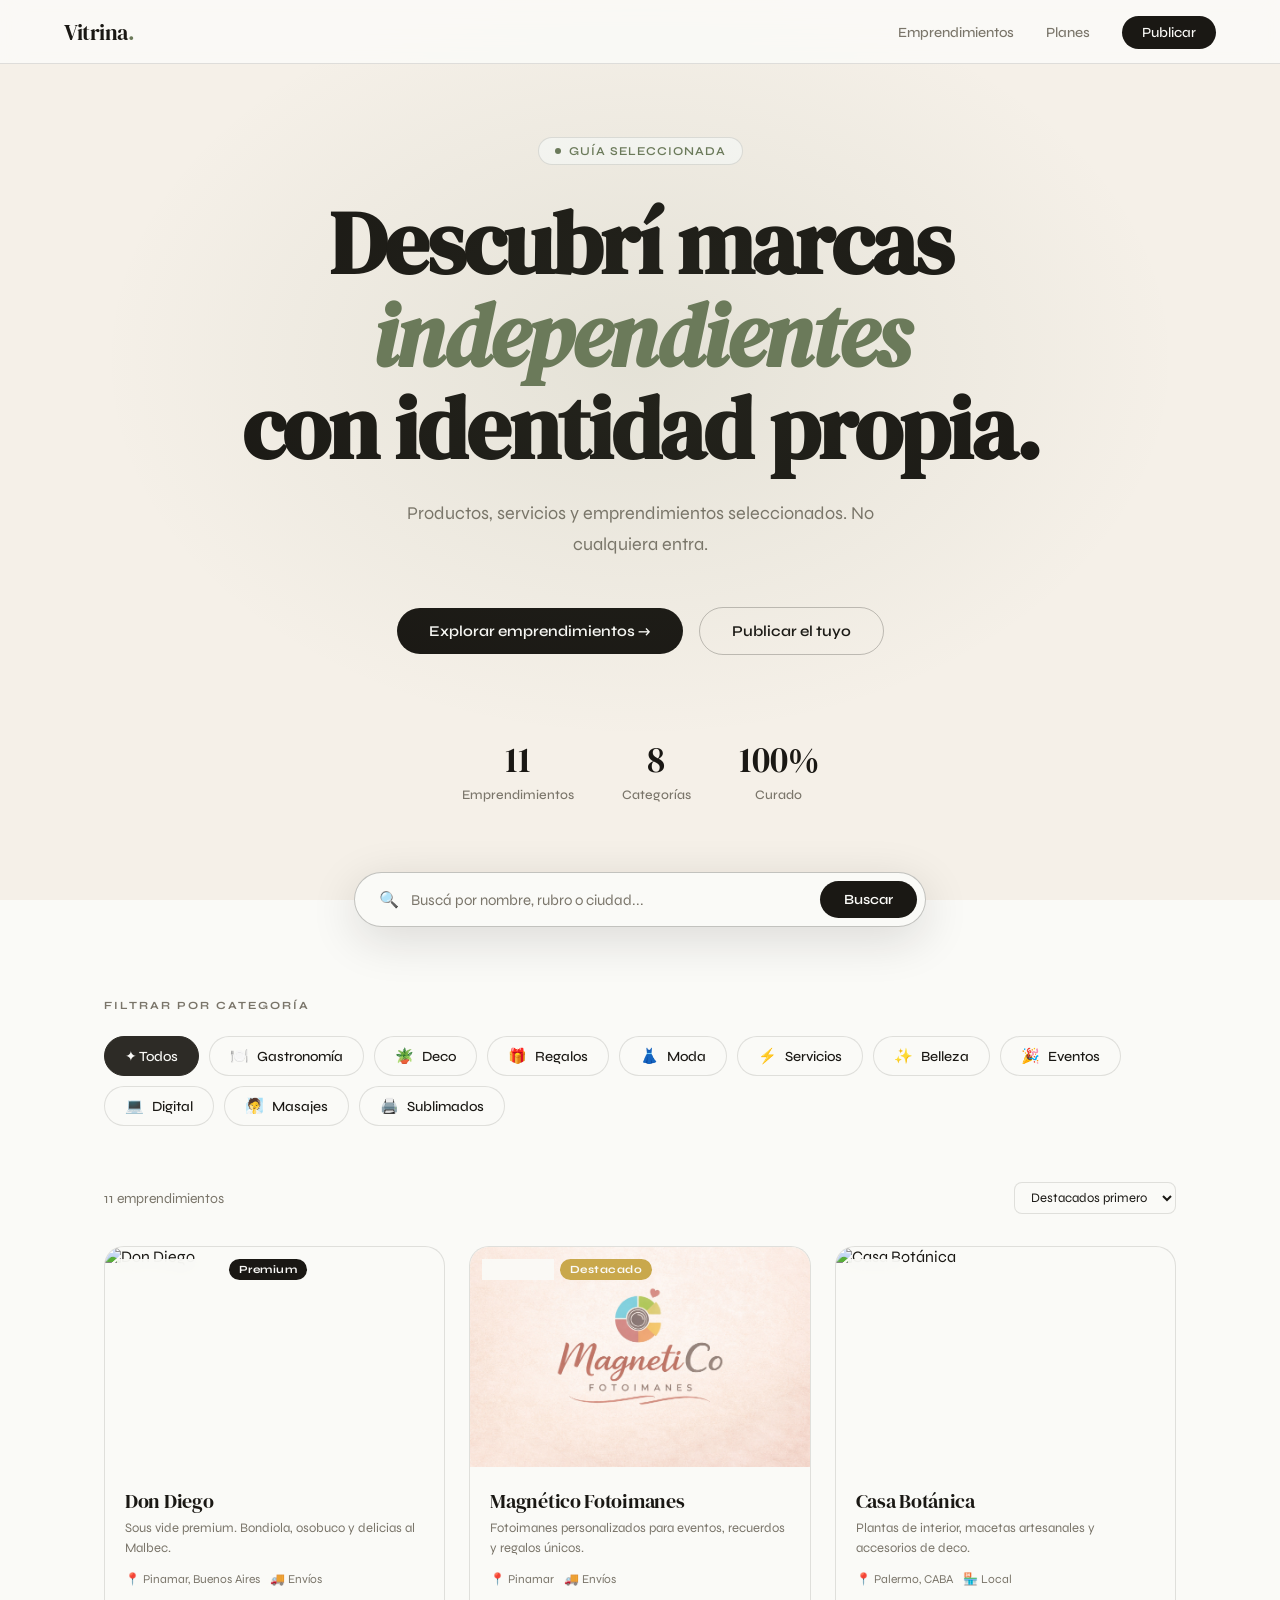
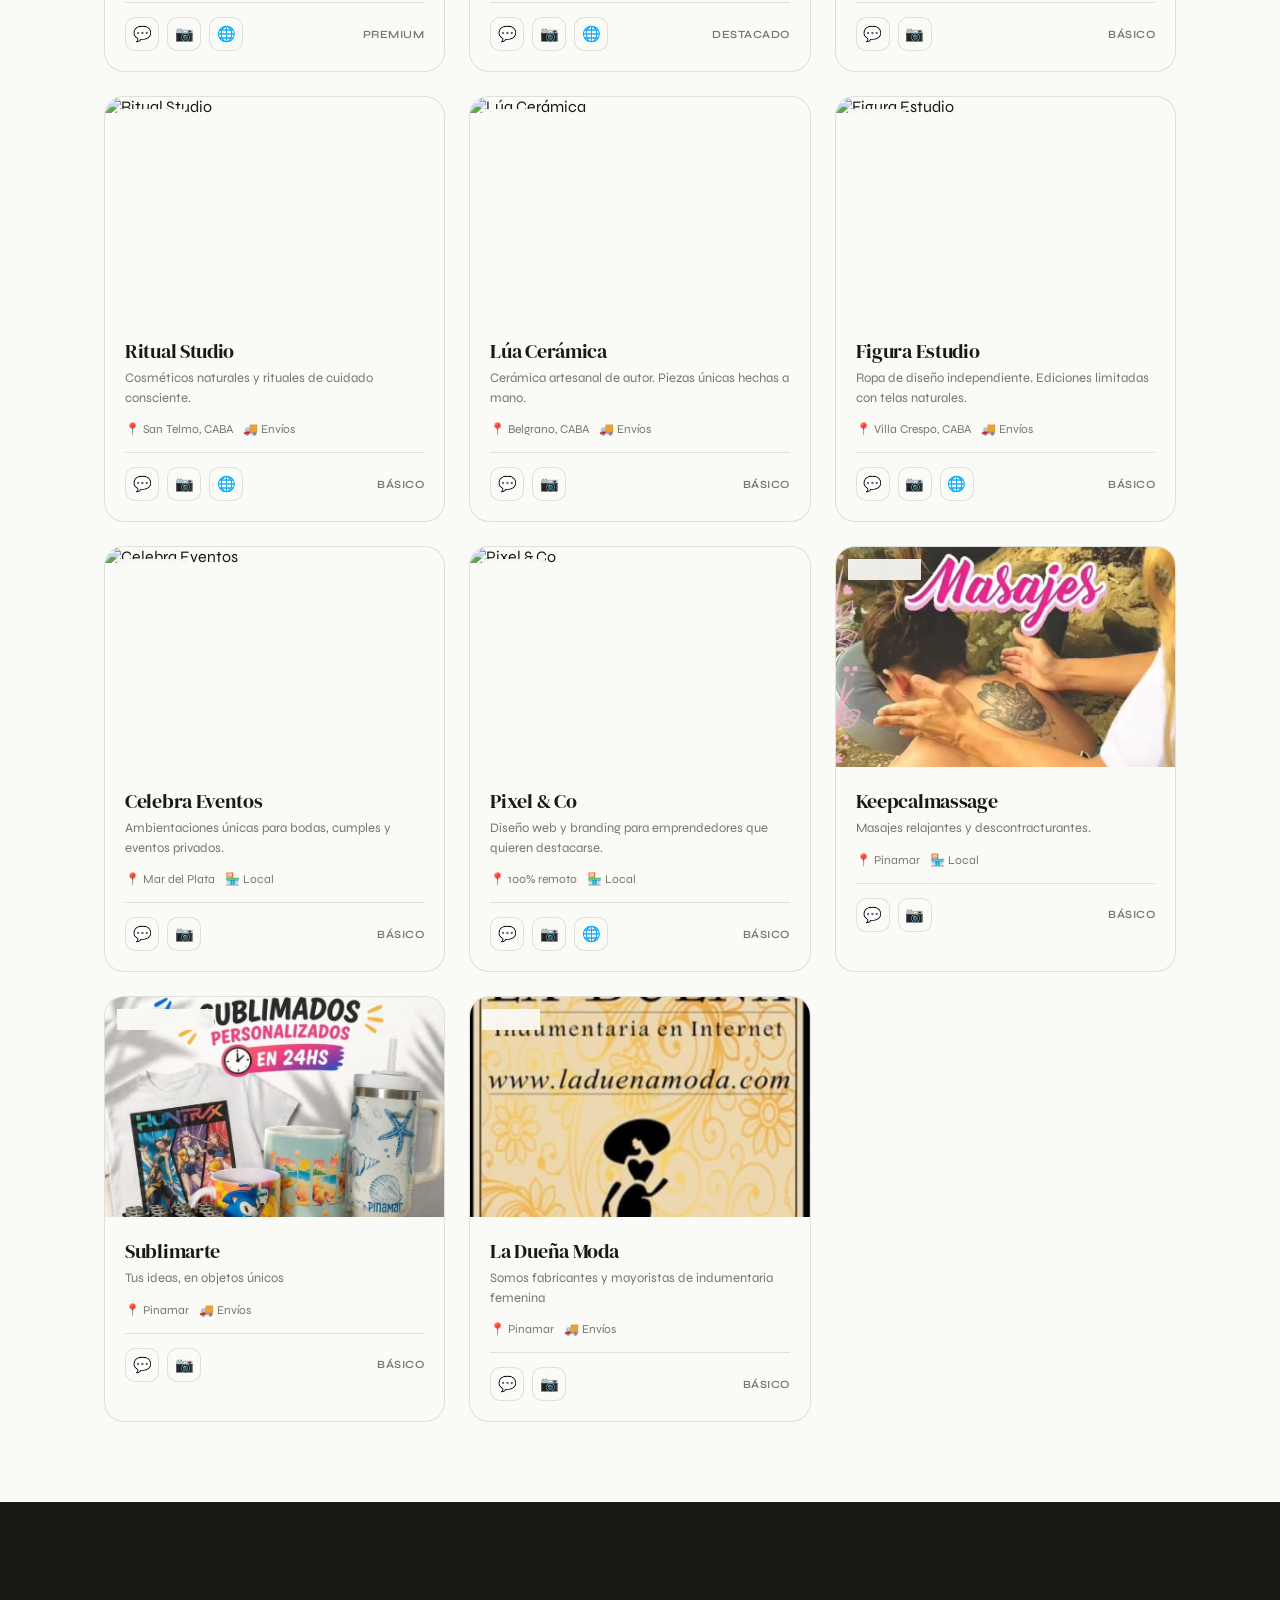
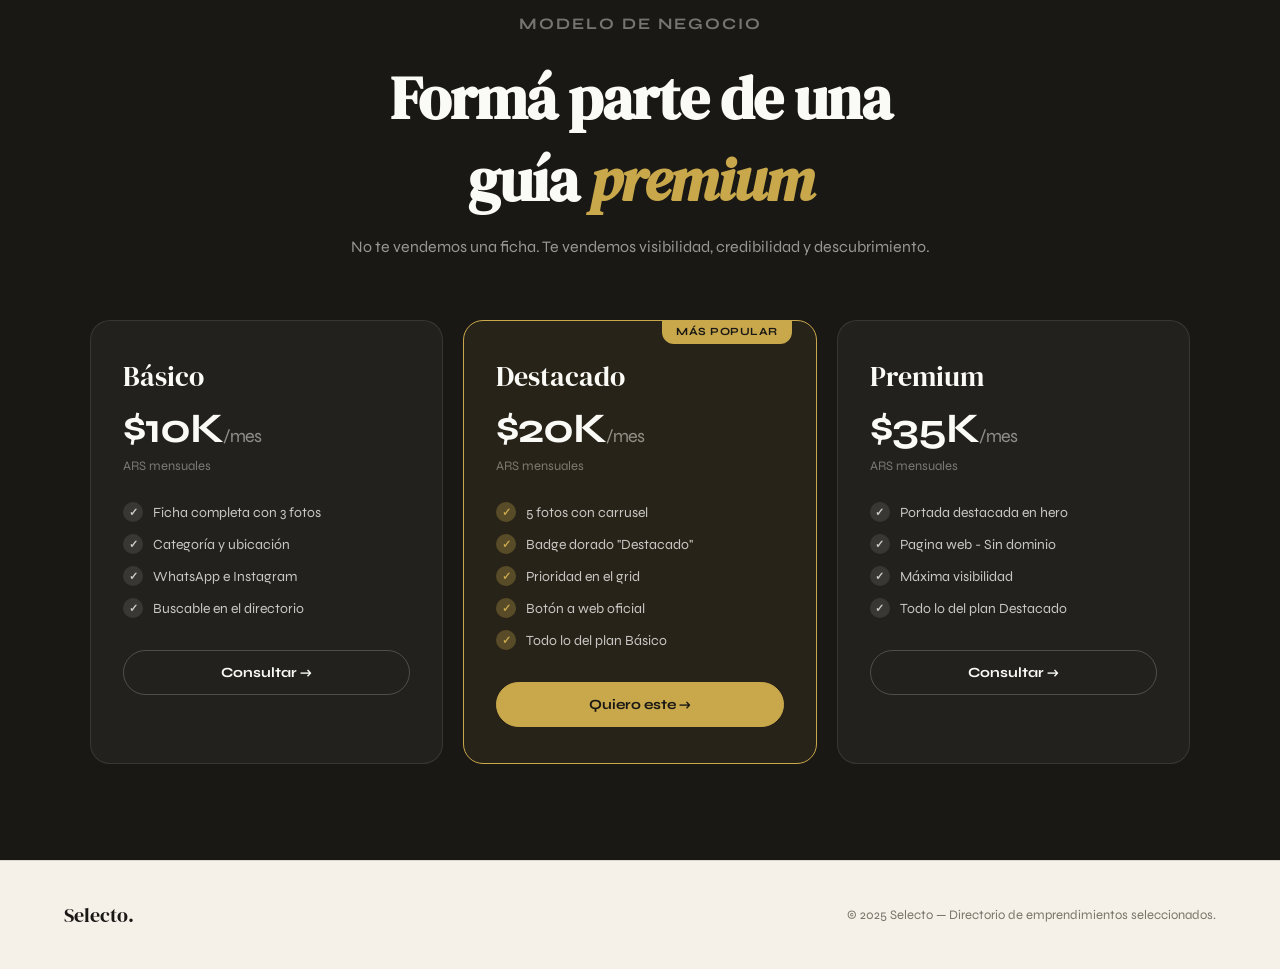
==== index.html @ 1bafd3ea "carpeta indexada" ====
<!DOCTYPE html>
<html lang="es">
<head>
<meta charset="UTF-8">
<meta name="viewport" content="width=device-width, initial-scale=1.0">
<title>Vitrina — Directorio de Emprendimientos</title>
<link rel="preconnect" href="https://fonts.googleapis.com">
<link href="https://fonts.googleapis.com/css2?family=DM+Serif+Display:ital@0;1&family=Syne:wght@400;500;600;700&display=swap" rel="stylesheet">
<link rel="stylesheet" href="style.css">
</head>
<body>

<nav>
  <a href="#" class="nav-logo">Vitrina<span>.</span></a>
  <ul class="nav-links">
    <li><a href="#emprendimientos">Emprendimientos</a></li>
    <li><a href="#planes">Planes</a></li>
    <li><a href="#planes" class="nav-cta">Publicar</a></li>
  </ul>
  <button class="nav-hamburger" onclick="toggleMenu()">☰</button>
</nav>

<section class="hero">
  <div class="hero-badge">Guía seleccionada</div>
  <h1>Descubrí marcas<br><em>independientes</em><br>con identidad propia.</h1>
  <p>Productos, servicios y emprendimientos seleccionados. No cualquiera entra.</p>
  <div class="hero-actions">
    <a href="#emprendimientos" class="btn-primary">Explorar emprendimientos →</a>
    <a href="#planes" class="btn-secondary">Publicar el tuyo</a>
  </div>
  <div class="hero-stats">
    <div class="hero-stat"><span class="num" id="stat-total">0</span><span class="label">Emprendimientos</span></div>
    <div class="hero-stat"><span class="num">8</span><span class="label">Categorías</span></div>
    <div class="hero-stat"><span class="num">100%</span><span class="label">Curado</span></div>
  </div>
</section>

<div class="search-bar-wrap">
  <div class="search-bar">
    <span class="search-icon">🔍</span>
    <input type="text" id="search-input" placeholder="Buscá por nombre, rubro o ciudad..." autocomplete="off">
    <button onclick="doSearch()">Buscar</button>
  </div>
</div>

<section class="categories-section" id="emprendimientos">
  <p class="section-label">Filtrar por categoría</p>
  <div class="categories-grid">
    <div class="category-pill all active" data-cat="all" onclick="filterCat(this)">✦ Todos</div>
    <div class="category-pill" data-cat="Gastronomía" onclick="filterCat(this)"><span class="pill-icon">🍽️</span>Gastronomía</div>
    <div class="category-pill" data-cat="Deco"        onclick="filterCat(this)"><span class="pill-icon">🪴</span>Deco</div>
    <div class="category-pill" data-cat="Regalos"     onclick="filterCat(this)"><span class="pill-icon">🎁</span>Regalos</div>
    <div class="category-pill" data-cat="Moda"        onclick="filterCat(this)"><span class="pill-icon">👗</span>Moda</div>
    <div class="category-pill" data-cat="Servicios"   onclick="filterCat(this)"><span class="pill-icon">⚡</span>Servicios</div>
    <div class="category-pill" data-cat="Belleza"     onclick="filterCat(this)"><span class="pill-icon">✨</span>Belleza</div>
    <div class="category-pill" data-cat="Eventos"     onclick="filterCat(this)"><span class="pill-icon">🎉</span>Eventos</div>
    <div class="category-pill" data-cat="Digital"     onclick="filterCat(this)"><span class="pill-icon">💻</span>Digital</div>
    <div class="category-pill" data-cat="Masajes"     onclick="filterCat(this)"><span class="pill-icon">🧖</span>Masajes</div>
    <div class="category-pill" data-cat="Sublimados"     onclick="filterCat(this)"><span class="pill-icon">🖨️</span>Sublimados</div>
  </div>
</section>

<section class="grid-section">
  <div class="grid-header">
    <span class="grid-count" id="grid-count"></span>
    <select class="sort-select" onchange="sortCards(this.value)">
      <option value="featured">Destacados primero</option>
      <option value="az">A → Z</option>
    </select>
  </div>
  <div class="emprendimientos-grid" id="grid"></div>
  <div id="no-results" class="no-results">
    <h3>Sin resultados</h3>
    <p>Probá con otro término o categoría.</p>
  </div>
</section>

<section class="planes-section" id="planes">
  <div class="planes-inner">
    <div class="planes-header">
      <p class="section-label">Modelo de negocio</p>
      <h2>Formá parte de una<br>guía <em>premium</em></h2>
      <p>No te vendemos una ficha. Te vendemos visibilidad, credibilidad y descubrimiento.</p>
    </div>
    <div class="planes-grid">
      <div class="plan-card">
        <div class="plan-name">Básico</div>
        <div class="plan-price">$10K<span>/mes</span></div>
        <div class="plan-period">ARS mensuales</div>
        <ul class="plan-features">
          <li>Ficha completa con 3 fotos</li>
          <li>Categoría y ubicación</li>
          <li>WhatsApp e Instagram</li>
          <li>Buscable en el directorio</li>
        </ul>
        <a href="#" class="plan-cta" onclick="openWhatsApp()">Consultar →</a>
      </div>
      <div class="plan-card featured">
        <div class="plan-badge-top">MÁS POPULAR</div>
        <div class="plan-name">Destacado</div>
        <div class="plan-price">$20K<span>/mes</span></div>
        <div class="plan-period">ARS mensuales</div>
        <ul class="plan-features">
          <li>5 fotos con carrusel</li>
          <li>Badge dorado "Destacado"</li>
          <li>Prioridad en el grid</li>
          <li>Botón a web oficial</li>
          <li>Todo lo del plan Básico</li>
        </ul>
        <a href="#" class="plan-cta" onclick="openWhatsApp()">Quiero este →</a>
      </div>
      <div class="plan-card">
        <div class="plan-name">Premium</div>
        <div class="plan-price">$35K<span>/mes</span></div>
        <div class="plan-period">ARS mensuales</div>
        <ul class="plan-features">
          <li>Portada destacada en hero</li>
          <li>Pagina web - Sin dominio</li>
         <!-- <li>Artículo / entrevista propia</li>-->
          <!--<li>Backlink a tu web</li>-->
          <li>Máxima visibilidad</li>
          <li>Todo lo del plan Destacado</li>
        </ul>
        <a href="#" class="plan-cta" onclick="openWhatsApp()">Consultar →</a>
      </div>
    </div>
  </div>
</section>

<footer>
  <a href="#" class="footer-logo">Selecto.</a>
  <span class="footer-copy">© 2025 Selecto — Directorio de emprendimientos seleccionados.</span>
</footer>

<div class="modal-overlay" id="modal-overlay" onclick="closeModalOverlay(event)">
  <div class="modal" id="modal">
    <button class="modal-close" id="modal-close-btn">✕</button>
    <div class="carousel" id="modal-carousel">
      <div class="carousel-track" id="carousel-track"></div>
      <button class="carousel-btn prev" onclick="carouselPrev()">‹</button>
      <button class="carousel-btn next" onclick="carouselNext()">›</button>
      <div class="carousel-dots" id="carousel-dots"></div>
      <div class="carousel-label" id="carousel-label"></div>
    </div>
    <div class="modal-content">
      <div class="modal-header">
        <div class="modal-title-group">
          <div class="modal-rubro" id="m-rubro"></div>
          <div class="modal-title" id="m-nombre"></div>
        </div>
        <div class="modal-plan-badge" id="m-plan-badge"></div>
      </div>
      <p class="modal-desc" id="m-desc"></p>
      <div class="modal-info-grid" id="m-info-grid"></div>
      <p class="modal-contact-title">Contacto y redes</p>
      <div class="modal-contact-btns" id="m-contact"></div>
    </div>
  </div>
</div>

<!-- Primero los datos, después la lógica -->
<script src="data.js"></script>
<script src="app.js"></script>
</body>
</html>
---- style.css ----
/* =============================================
   SELECTO — ESTILOS
   No necesitás editar este archivo.
   ============================================= */

:root {
  --cream: #F5F0E8;
  --beige: #EDE8DC;
  --white: #FAFAF7;
  --black: #1A1814;
  --charcoal: #2D2B26;
  --muted: #7A756A;
  --olive: #6B7A5A;
  --olive-light: #EFF2EB;
  --terracota: #C4664A;
  --terracota-light: #F8EDE8;
  --lavanda: #8B7FAA;
  --lavanda-light: #F0EDF6;
  --gold: #C9A84C;
  --border: rgba(26,24,20,0.12);
  --border-strong: rgba(26,24,20,0.25);
  --shadow: 0 4px 24px rgba(26,24,20,0.08);
  --shadow-lg: 0 12px 48px rgba(26,24,20,0.14);
}

* { margin: 0; padding: 0; box-sizing: border-box; }

html { scroll-behavior: smooth; }

body {
  font-family: 'Syne', sans-serif;
  background: var(--white);
  color: var(--black);
  overflow-x: hidden;
}

/* NAV */
nav {
  position: fixed; top: 0; left: 0; right: 0; z-index: 100;
  display: flex; align-items: center; justify-content: space-between;
  padding: 0 5vw; height: 64px;
  background: rgba(250,250,247,0.92);
  backdrop-filter: blur(12px);
  border-bottom: 1px solid var(--border);
}
.nav-logo {
  font-family: 'DM Serif Display', serif;
  font-size: 22px; color: var(--black);
  text-decoration: none; letter-spacing: -0.5px;
}
.nav-logo span { color: var(--olive); }
.nav-links { display: flex; gap: 32px; list-style: none; }
.nav-links a {
  text-decoration: none; color: var(--muted);
  font-size: 14px; font-weight: 500; transition: color 0.2s;
}
.nav-links a:hover { color: var(--black); }
.nav-cta {
  background: var(--black) !important;
  color: var(--white) !important;
  padding: 8px 20px; border-radius: 100px;
}
.nav-cta:hover { background: var(--charcoal) !important; }
.nav-hamburger {
  display: none; border: none; background: none;
  font-size: 22px; cursor: pointer; color: var(--black);
}

/* HERO */
.hero {
  min-height: 100vh;
  display: flex; flex-direction: column;
  align-items: center; justify-content: center;
  text-align: center; padding: 120px 5vw 80px;
  background: var(--cream); position: relative; overflow: hidden;
}
.hero::before {
  content: ''; position: absolute; inset: 0;
  background: radial-gradient(ellipse 60% 60% at 50% 40%, rgba(107,122,90,0.12) 0%, transparent 70%);
  pointer-events: none;
}
.hero-badge {
  display: inline-flex; align-items: center; gap: 8px;
  background: var(--white); border: 1px solid var(--border);
  padding: 6px 16px; border-radius: 100px;
  font-size: 12px; font-weight: 600; color: var(--olive);
  letter-spacing: 1px; text-transform: uppercase; margin-bottom: 32px;
}
.hero-badge::before {
  content: ''; width: 6px; height: 6px; border-radius: 50%; background: var(--olive);
}
.hero h1 {
  font-family: 'DM Serif Display', serif;
  font-size: clamp(42px, 7vw, 88px);
  line-height: 1.05; letter-spacing: -2px;
  color: var(--black); max-width: 800px; margin-bottom: 24px;
}
.hero h1 em { font-style: italic; color: var(--olive); }
.hero p {
  font-size: 18px; color: var(--muted);
  max-width: 480px; line-height: 1.7; margin-bottom: 48px;
}
.hero-actions { display: flex; gap: 16px; align-items: center; flex-wrap: wrap; justify-content: center; }

.btn-primary {
  display: inline-flex; align-items: center; gap: 8px;
  background: var(--black); color: var(--white);
  padding: 14px 32px; border-radius: 100px;
  font-size: 15px; font-weight: 600; text-decoration: none;
  transition: transform 0.2s, background 0.2s;
}
.btn-primary:hover { transform: translateY(-1px); background: var(--charcoal); }

.btn-secondary {
  display: inline-flex; align-items: center; gap: 8px;
  background: transparent; color: var(--black);
  padding: 14px 32px; border-radius: 100px;
  border: 1.5px solid var(--border-strong);
  font-size: 15px; font-weight: 600; text-decoration: none;
  transition: border-color 0.2s, background 0.2s;
}
.btn-secondary:hover { border-color: var(--black); background: var(--beige); }

.hero-stats { margin-top: 80px; display: flex; gap: 48px; justify-content: center; flex-wrap: wrap; }
.hero-stat { text-align: center; }
.hero-stat .num {
  font-family: 'DM Serif Display', serif;
  font-size: 36px; color: var(--black); display: block;
}
.hero-stat .label { font-size: 13px; color: var(--muted); font-weight: 500; }

/* BUSCADOR */
.search-bar-wrap {
  max-width: 700px; margin: -28px auto 0;
  padding: 0 5vw; position: relative; z-index: 10;
}
.search-bar {
  display: flex; align-items: center; gap: 12px;
  background: var(--white); border: 1.5px solid var(--border-strong);
  border-radius: 100px; padding: 8px 8px 8px 24px;
  box-shadow: var(--shadow-lg);
}
.search-icon { font-size: 16px; }
.search-bar input {
  flex: 1; border: none; outline: none;
  font-family: 'Syne', sans-serif; font-size: 15px;
  color: var(--black); background: transparent;
}
.search-bar input::placeholder { color: var(--muted); }
.search-bar button {
  background: var(--black); color: var(--white);
  border: none; border-radius: 100px; padding: 10px 24px;
  font-family: 'Syne', sans-serif; font-size: 14px; font-weight: 600;
  cursor: pointer; transition: background 0.2s; white-space: nowrap;
}
.search-bar button:hover { background: var(--charcoal); }

/* CATEGORÍAS */
.categories-section {
  padding: 72px 5vw 40px;
  max-width: 1200px; margin: 0 auto;
}
.section-label {
  font-size: 11px; font-weight: 700; letter-spacing: 2px;
  text-transform: uppercase; color: var(--muted); margin-bottom: 24px;
}
.categories-grid { display: flex; flex-wrap: wrap; gap: 10px; }
.category-pill {
  display: flex; align-items: center; gap: 8px;
  padding: 10px 20px; border-radius: 100px;
  border: 1.5px solid var(--border); background: var(--white);
  font-size: 14px; font-weight: 500; cursor: pointer;
  transition: all 0.2s; user-select: none;
}
.category-pill:hover, .category-pill.active {
  border-color: var(--olive); background: var(--olive-light); color: var(--olive);
}
.category-pill .pill-icon { font-size: 15px; }
.category-pill.all { background: var(--black); color: var(--white); border-color: var(--black); }
.category-pill.all:hover, .category-pill.all.active {
  background: var(--charcoal); border-color: var(--charcoal); color: var(--white);
}

/* GRID */
.grid-section {
  padding: 16px 5vw 80px;
  max-width: 1200px; margin: 0 auto;
}
.grid-header {
  display: flex; align-items: center; justify-content: space-between; margin-bottom: 32px;
}
.grid-count { font-size: 14px; color: var(--muted); }
.sort-select {
  font-family: 'Syne', sans-serif; font-size: 13px;
  border: 1px solid var(--border); border-radius: 8px;
  padding: 6px 12px; background: var(--white); cursor: pointer; color: var(--black);
}
.emprendimientos-grid {
  display: grid;
  grid-template-columns: repeat(auto-fill, minmax(300px, 1fr));
  gap: 24px;
}

/* CARD */
.card {
  background: var(--white); border: 1px solid var(--border);
  border-radius: 20px; overflow: hidden; cursor: pointer;
  transition: transform 0.25s, box-shadow 0.25s, border-color 0.25s;
}
.card:hover {
  transform: translateY(-4px); box-shadow: var(--shadow-lg);
  border-color: var(--border-strong);
}
.card-image { width: 100%; height: 220px; overflow: hidden; position: relative; }
.card-image img {
  width: 100%; height: 100%; object-fit: cover; transition: transform 0.4s;
}
.card:hover .card-image img { transform: scale(1.04); }
.card-badges { position: absolute; top: 12px; left: 12px; display: flex; gap: 6px; flex-wrap: wrap; }
.badge {
  font-size: 11px; font-weight: 700; letter-spacing: 0.5px;
  padding: 4px 10px; border-radius: 100px;
}
.badge-cat { background: rgba(250,250,247,0.92); color: var(--charcoal); backdrop-filter: blur(8px); }
.badge-featured { background: var(--gold); color: var(--white); }
.badge-premium { background: var(--black); color: var(--white); }

.card-body { padding: 20px; }
.card-title {
  font-family: 'DM Serif Display', serif;
  font-size: 20px; color: var(--black); margin-bottom: 4px; letter-spacing: -0.3px;
}
.card-tagline { font-size: 13px; color: var(--muted); margin-bottom: 14px; line-height: 1.5; }
.card-meta { display: flex; flex-wrap: wrap; gap: 10px; margin-bottom: 16px; }
.card-meta-item { display: flex; align-items: center; gap: 5px; font-size: 12px; color: var(--muted); }
.card-footer {
  display: flex; align-items: center; justify-content: space-between;
  padding-top: 14px; border-top: 1px solid var(--border);
}
.card-links { display: flex; gap: 8px; }
.card-link-btn {
  width: 34px; height: 34px; border-radius: 10px;
  display: flex; align-items: center; justify-content: center;
  border: 1px solid var(--border); background: var(--white);
  font-size: 15px; cursor: pointer; transition: all 0.15s;
  text-decoration: none; color: var(--charcoal);
}
.card-link-btn:hover { background: var(--cream); border-color: var(--border-strong); }
.card-plan { font-size: 11px; font-weight: 600; color: var(--muted); text-transform: uppercase; letter-spacing: 0.5px; }

/* SIN RESULTADOS */
.no-results { text-align: center; padding: 80px 20px; display: none; }
.no-results.visible { display: block; }
.no-results h3 { font-family: 'DM Serif Display', serif; font-size: 28px; margin-bottom: 12px; }
.no-results p { color: var(--muted); font-size: 15px; }

/* MODAL */
.modal-overlay {
  position: fixed; inset: 0; z-index: 200;
  background: rgba(26,24,20,0.6); backdrop-filter: blur(6px);
  display: flex; align-items: center; justify-content: center; padding: 24px;
  opacity: 0; pointer-events: none; transition: opacity 0.3s;
}
.modal-overlay.open { opacity: 1; pointer-events: all; }
.modal {
  background: var(--white); border-radius: 24px;
  width: 100%; max-width: 780px; max-height: 90vh; overflow-y: auto;
  transform: translateY(24px) scale(0.98); transition: transform 0.3s; position: relative;
}
.modal-overlay.open .modal { transform: translateY(0) scale(1); }
.modal-close {
  position: absolute; top: 16px; right: 16px; z-index: 10;
  width: 36px; height: 36px; border-radius: 50%;
  background: rgba(26,24,20,0.5); border: none;
  color: #fff; font-size: 18px; cursor: pointer;
  display: flex; align-items: center; justify-content: center;
  transition: background 0.2s;
}
.modal-close:hover { background: var(--black); }

/* CARRUSEL */
.carousel { position: relative; height: 320px; overflow: hidden; border-radius: 24px 24px 0 0; }
.carousel-track { display: flex; height: 100%; transition: transform 0.45s cubic-bezier(.4,0,.2,1); }
.carousel-slide { min-width: 100%; height: 100%; }
.carousel-slide img { width: 100%; height: 100%; object-fit: cover; }
.carousel-btn {
  position: absolute; top: 50%; transform: translateY(-50%);
  width: 40px; height: 40px; border-radius: 50%;
  background: rgba(250,250,247,0.9); border: none;
  font-size: 18px; cursor: pointer;
  display: flex; align-items: center; justify-content: center;
  transition: all 0.15s; z-index: 5;
}
.carousel-btn:hover { background: var(--white); transform: translateY(-50%) scale(1.05); }
.carousel-btn.prev { left: 12px; }
.carousel-btn.next { right: 12px; }
.carousel-dots { position: absolute; bottom: 12px; left: 50%; transform: translateX(-50%); display: flex; gap: 6px; }
.carousel-dot {
  width: 6px; height: 6px; border-radius: 50%;
  background: rgba(255,255,255,0.5); transition: all 0.2s; cursor: pointer;
}
.carousel-dot.active { background: var(--white); width: 18px; border-radius: 3px; }
.carousel-label {
  position: absolute; bottom: 12px; right: 12px;
  background: rgba(26,24,20,0.5); color: var(--white);
  font-size: 11px; font-weight: 600; padding: 3px 10px;
  border-radius: 100px; letter-spacing: 0.5px; backdrop-filter: blur(4px);
}

/* MODAL CONTENIDO */
.modal-content { padding: 28px; }
.modal-header {
  display: flex; align-items: flex-start; justify-content: space-between;
  margin-bottom: 20px; gap: 16px;
}
.modal-title-group { flex: 1; }
.modal-title {
  font-family: 'DM Serif Display', serif;
  font-size: 32px; color: var(--black); letter-spacing: -0.5px; margin-bottom: 4px;
}
.modal-rubro {
  font-size: 13px; font-weight: 600;
  color: var(--olive); text-transform: uppercase; letter-spacing: 1px;
}
.modal-plan-badge {
  font-size: 11px; font-weight: 700; padding: 5px 14px;
  border-radius: 100px; white-space: nowrap;
}
.modal-desc { font-size: 15px; color: var(--charcoal); line-height: 1.75; margin-bottom: 24px; }
.modal-info-grid { display: grid; grid-template-columns: 1fr 1fr; gap: 12px; margin-bottom: 28px; }
.modal-info-item { background: var(--cream); border-radius: 12px; padding: 14px 16px; }
.modal-info-label { font-size: 11px; font-weight: 600; color: var(--muted); letter-spacing: 0.5px; text-transform: uppercase; margin-bottom: 4px; }
.modal-info-value { font-size: 14px; color: var(--black); font-weight: 500; }
.modal-contact-title {
  font-size: 12px; font-weight: 700; letter-spacing: 1.5px;
  text-transform: uppercase; color: var(--muted); margin-bottom: 14px;
}
.modal-contact-btns { display: flex; flex-wrap: wrap; gap: 10px; margin-bottom: 20px; }
.contact-btn {
  display: inline-flex; align-items: center; gap: 8px;
  padding: 10px 20px; border-radius: 100px;
  font-size: 14px; font-weight: 600; text-decoration: none;
  border: 1.5px solid transparent; transition: all 0.2s; cursor: pointer;
}
.contact-btn.wa { background: #25D366; color: #fff; }
.contact-btn.wa:hover { background: #1ebe5d; }
.contact-btn.ig { background: linear-gradient(135deg, #E1306C, #F77737); color: #fff; }
.contact-btn.ig:hover { opacity: 0.9; }
.contact-btn.em { background: var(--cream); color: var(--black); border-color: var(--border-strong); }
.contact-btn.em:hover { background: var(--beige); }
.contact-btn.web { background: var(--black); color: var(--white); }
.contact-btn.web:hover { background: var(--charcoal); }

/* PLANES */
.planes-section { background: var(--black); color: var(--white); padding: 96px 5vw; }
.planes-inner { max-width: 1100px; margin: 0 auto; }
.planes-header { text-align: center; margin-bottom: 64px; }
.planes-header .section-label { color: rgba(255,255,255,0.4); }
.planes-header h2 {
  font-family: 'DM Serif Display', serif;
  font-size: clamp(36px, 5vw, 60px); letter-spacing: -1px; margin-top: 12px;
}
.planes-header h2 em { color: var(--gold); font-style: italic; }
.planes-header p { color: rgba(255,255,255,0.55); font-size: 16px; margin-top: 16px; }
.planes-grid { display: grid; grid-template-columns: repeat(auto-fit, minmax(280px, 1fr)); gap: 20px; }
.plan-card {
  border-radius: 20px; padding: 36px 32px;
  border: 1px solid rgba(255,255,255,0.1);
  background: rgba(255,255,255,0.04);
  position: relative; overflow: hidden; transition: transform 0.25s, border-color 0.25s;
}
.plan-card:hover { transform: translateY(-4px); border-color: rgba(255,255,255,0.2); }
.plan-card.featured { border-color: var(--gold); background: rgba(201,168,76,0.08); }
.plan-badge-top {
  position: absolute; top: 0; right: 24px;
  background: var(--gold); color: var(--black);
  font-size: 11px; font-weight: 700; padding: 4px 14px 6px;
  border-radius: 0 0 12px 12px; letter-spacing: 0.5px;
}
.plan-name { font-family: 'DM Serif Display', serif; font-size: 28px; margin-bottom: 8px; }
.plan-price { font-size: 42px; font-weight: 700; letter-spacing: -1px; margin-bottom: 4px; }
.plan-price span { font-size: 18px; font-weight: 400; opacity: 0.5; }
.plan-period { font-size: 13px; opacity: 0.4; margin-bottom: 28px; }
.plan-features { list-style: none; display: flex; flex-direction: column; gap: 12px; }
.plan-features li {
  display: flex; align-items: center; gap: 10px;
  font-size: 14px; color: rgba(255,255,255,0.75);
}
.plan-features li::before {
  content: '✓'; width: 20px; height: 20px; border-radius: 50%;
  background: rgba(255,255,255,0.1); flex-shrink: 0;
  display: flex; align-items: center; justify-content: center;
  font-size: 11px; font-weight: 700;
}
.plan-card.featured .plan-features li::before { background: rgba(201,168,76,0.3); color: var(--gold); }
.plan-cta {
  display: block; text-align: center; margin-top: 32px; padding: 13px;
  border-radius: 100px; font-size: 14px; font-weight: 700; text-decoration: none;
  transition: all 0.2s; cursor: pointer;
  border: 1.5px solid rgba(255,255,255,0.2); color: var(--white); background: transparent;
}
.plan-cta:hover { background: rgba(255,255,255,0.1); }
.plan-card.featured .plan-cta { background: var(--gold); border-color: var(--gold); color: var(--black); }
.plan-card.featured .plan-cta:hover { background: #d4b052; }

/* FOOTER */
footer {
  background: var(--cream); border-top: 1px solid var(--border);
  padding: 40px 5vw;
  display: flex; align-items: center; justify-content: space-between;
  flex-wrap: wrap; gap: 16px;
}
.footer-logo {
  font-family: 'DM Serif Display', serif; font-size: 20px;
  color: var(--black); text-decoration: none;
}
.footer-copy { font-size: 13px; color: var(--muted); }

/* ANIMACIONES */
.fade-up { opacity: 0; transform: translateY(24px); transition: opacity 0.5s, transform 0.5s; }
.fade-up.visible { opacity: 1; transform: translateY(0); }

/* MOBILE */
@media (max-width: 700px) {
  .nav-links { display: none; }
  .nav-hamburger { display: flex; }
  .nav-links.open {
    display: flex; flex-direction: column;
    position: fixed; top: 64px; left: 0; right: 0;
    background: var(--white); padding: 24px 5vw;
    border-bottom: 1px solid var(--border); gap: 20px;
  }
  .hero h1 { font-size: 38px; letter-spacing: -1px; }
  .modal-info-grid { grid-template-columns: 1fr; }
  .planes-grid { grid-template-columns: 1fr; }
  .emprendimientos-grid { grid-template-columns: 1fr; }
  .search-bar-wrap { margin-top: 24px; }
}
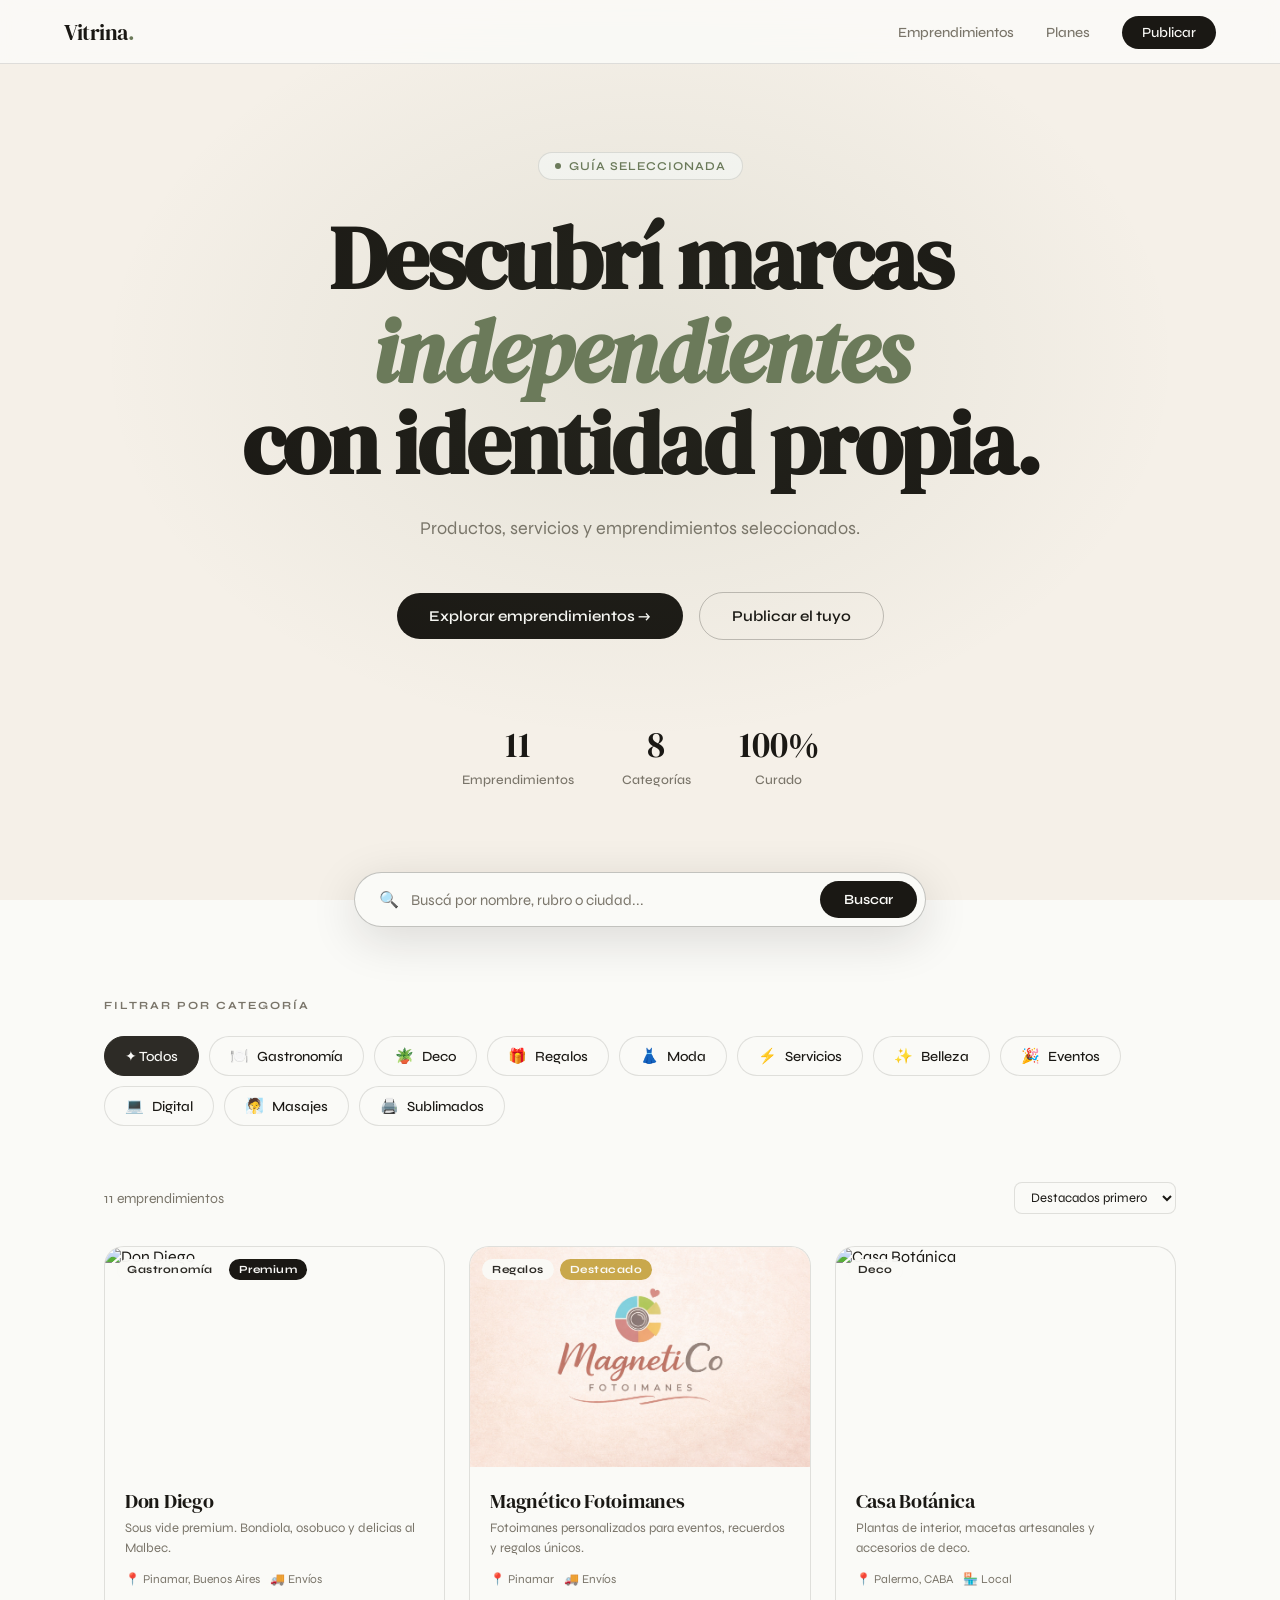
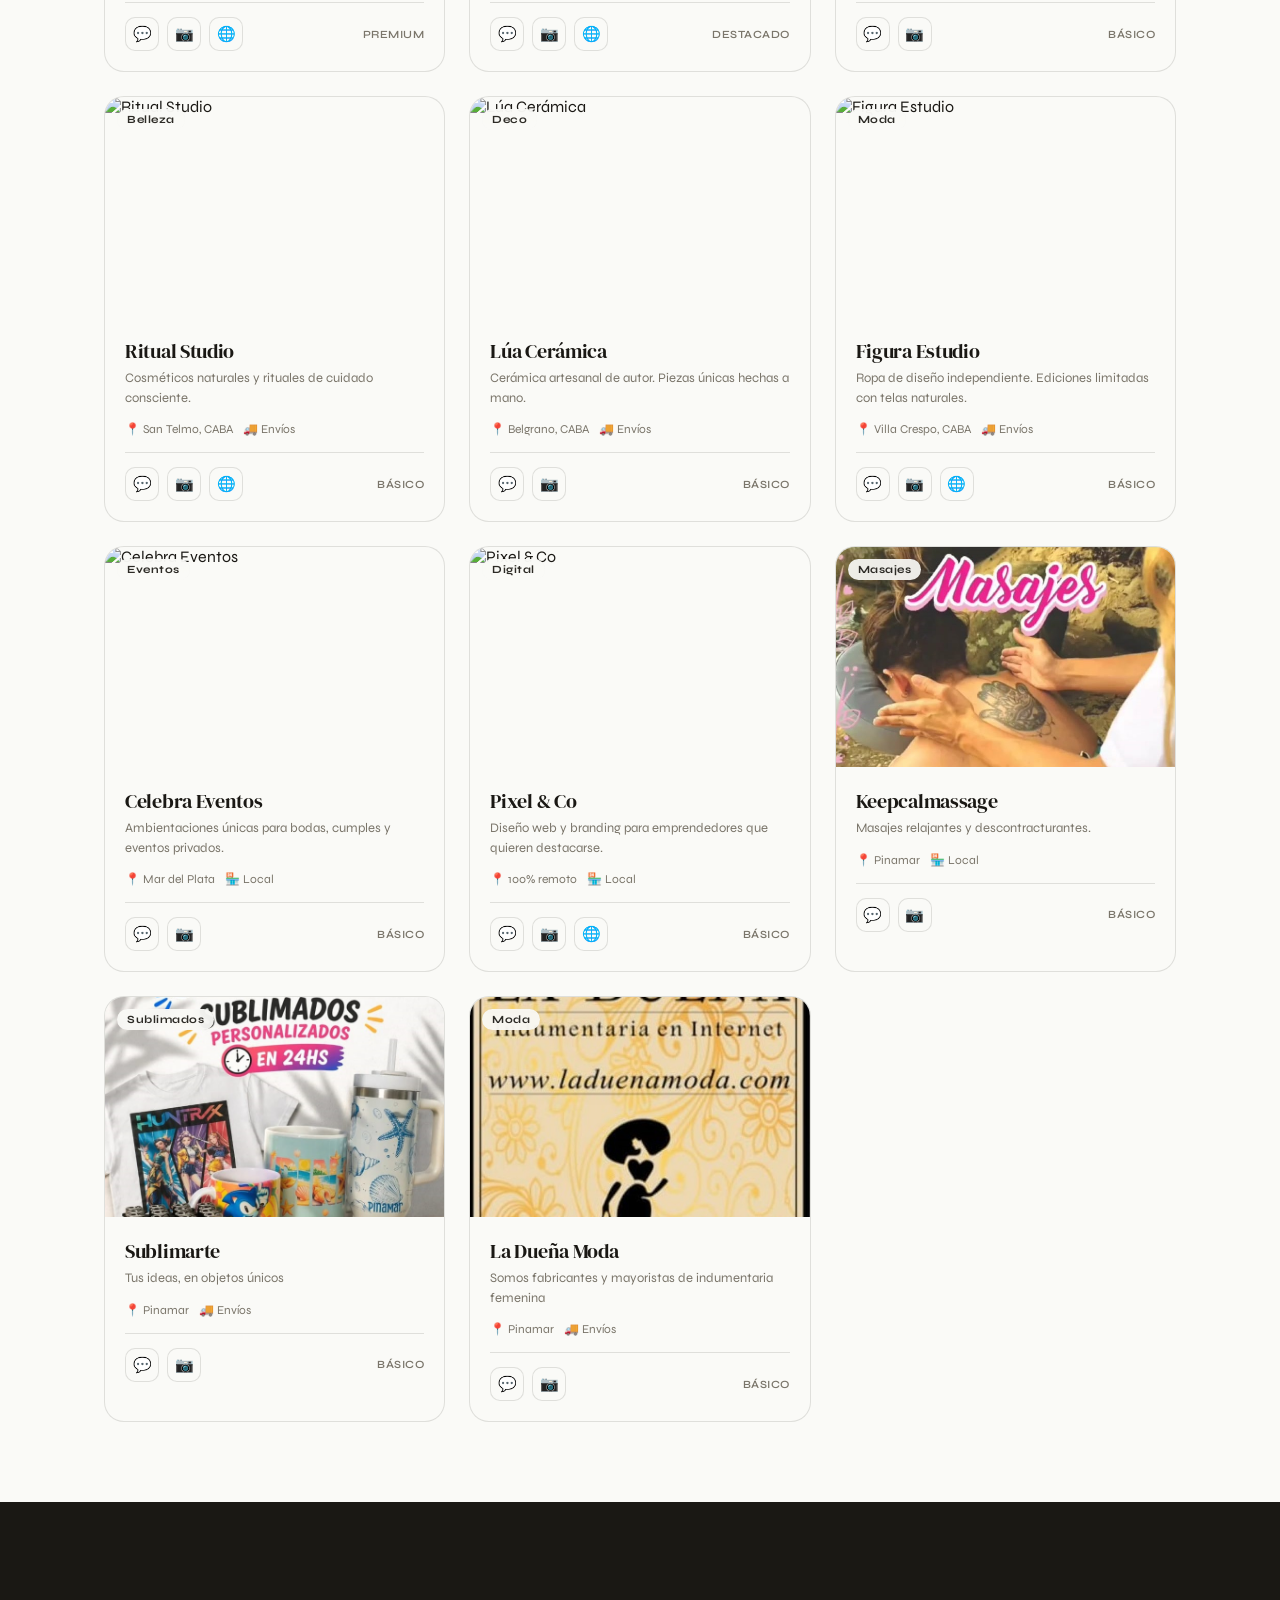
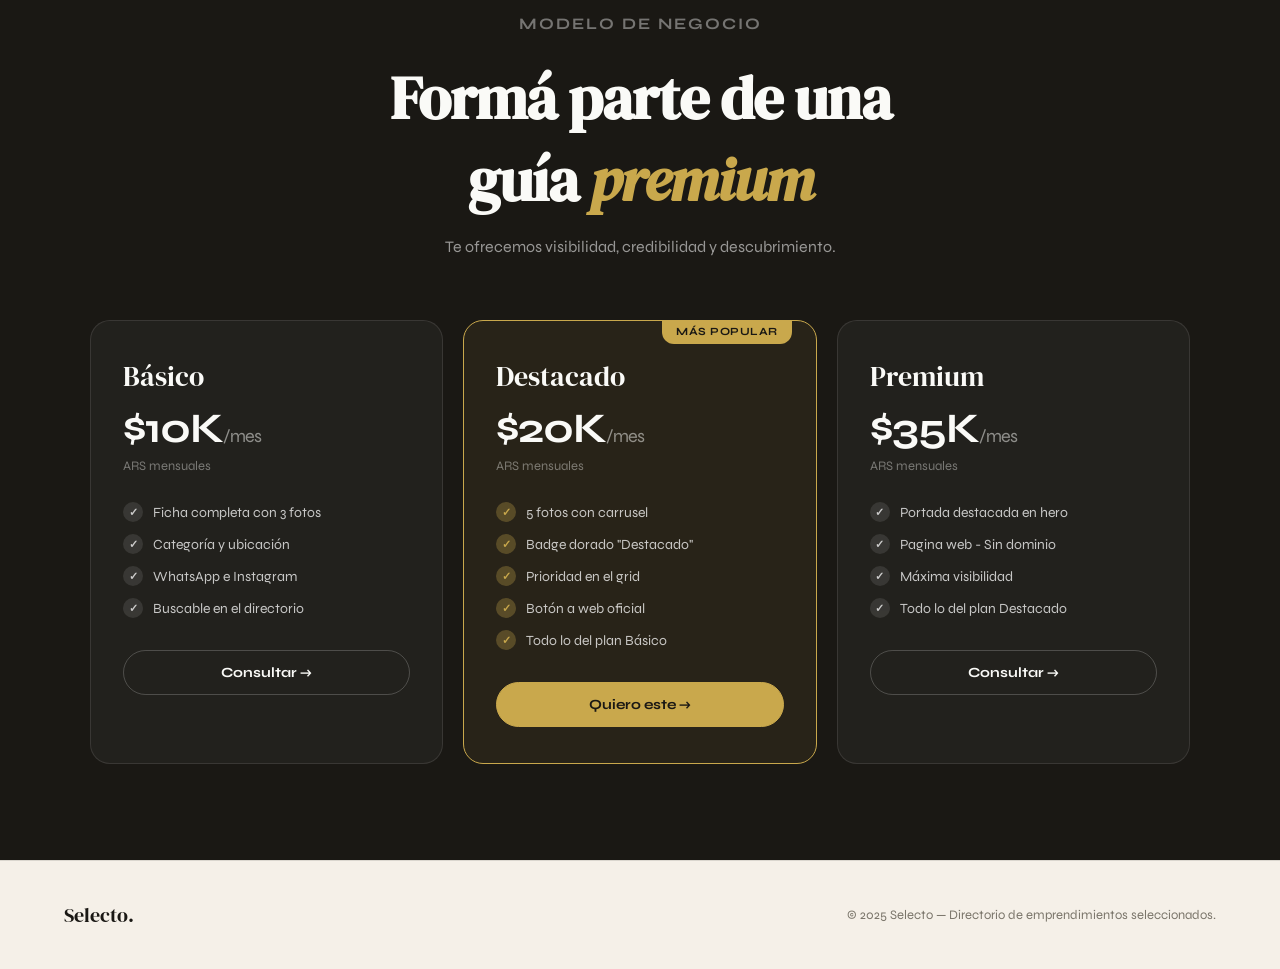
==== commit e429477a: "fix" ====
--- a/index.html
+++ b/index.html
@@ -23,7 +23,7 @@
 <section class="hero">
   <div class="hero-badge">Guía seleccionada</div>
   <h1>Descubrí marcas<br><em>independientes</em><br>con identidad propia.</h1>
-  <p>Productos, servicios y emprendimientos seleccionados. No cualquiera entra.</p>
+  <p>Productos, servicios y emprendimientos seleccionados.</p>
   <div class="hero-actions">
     <a href="#emprendimientos" class="btn-primary">Explorar emprendimientos →</a>
     <a href="#planes" class="btn-secondary">Publicar el tuyo</a>
@@ -80,7 +80,7 @@
     <div class="planes-header">
       <p class="section-label">Modelo de negocio</p>
       <h2>Formá parte de una<br>guía <em>premium</em></h2>
-      <p>No te vendemos una ficha. Te vendemos visibilidad, credibilidad y descubrimiento.</p>
+      <p>Te ofrecemos visibilidad, credibilidad y descubrimiento.</p>
     </div>
     <div class="planes-grid">
       <div class="plan-card">
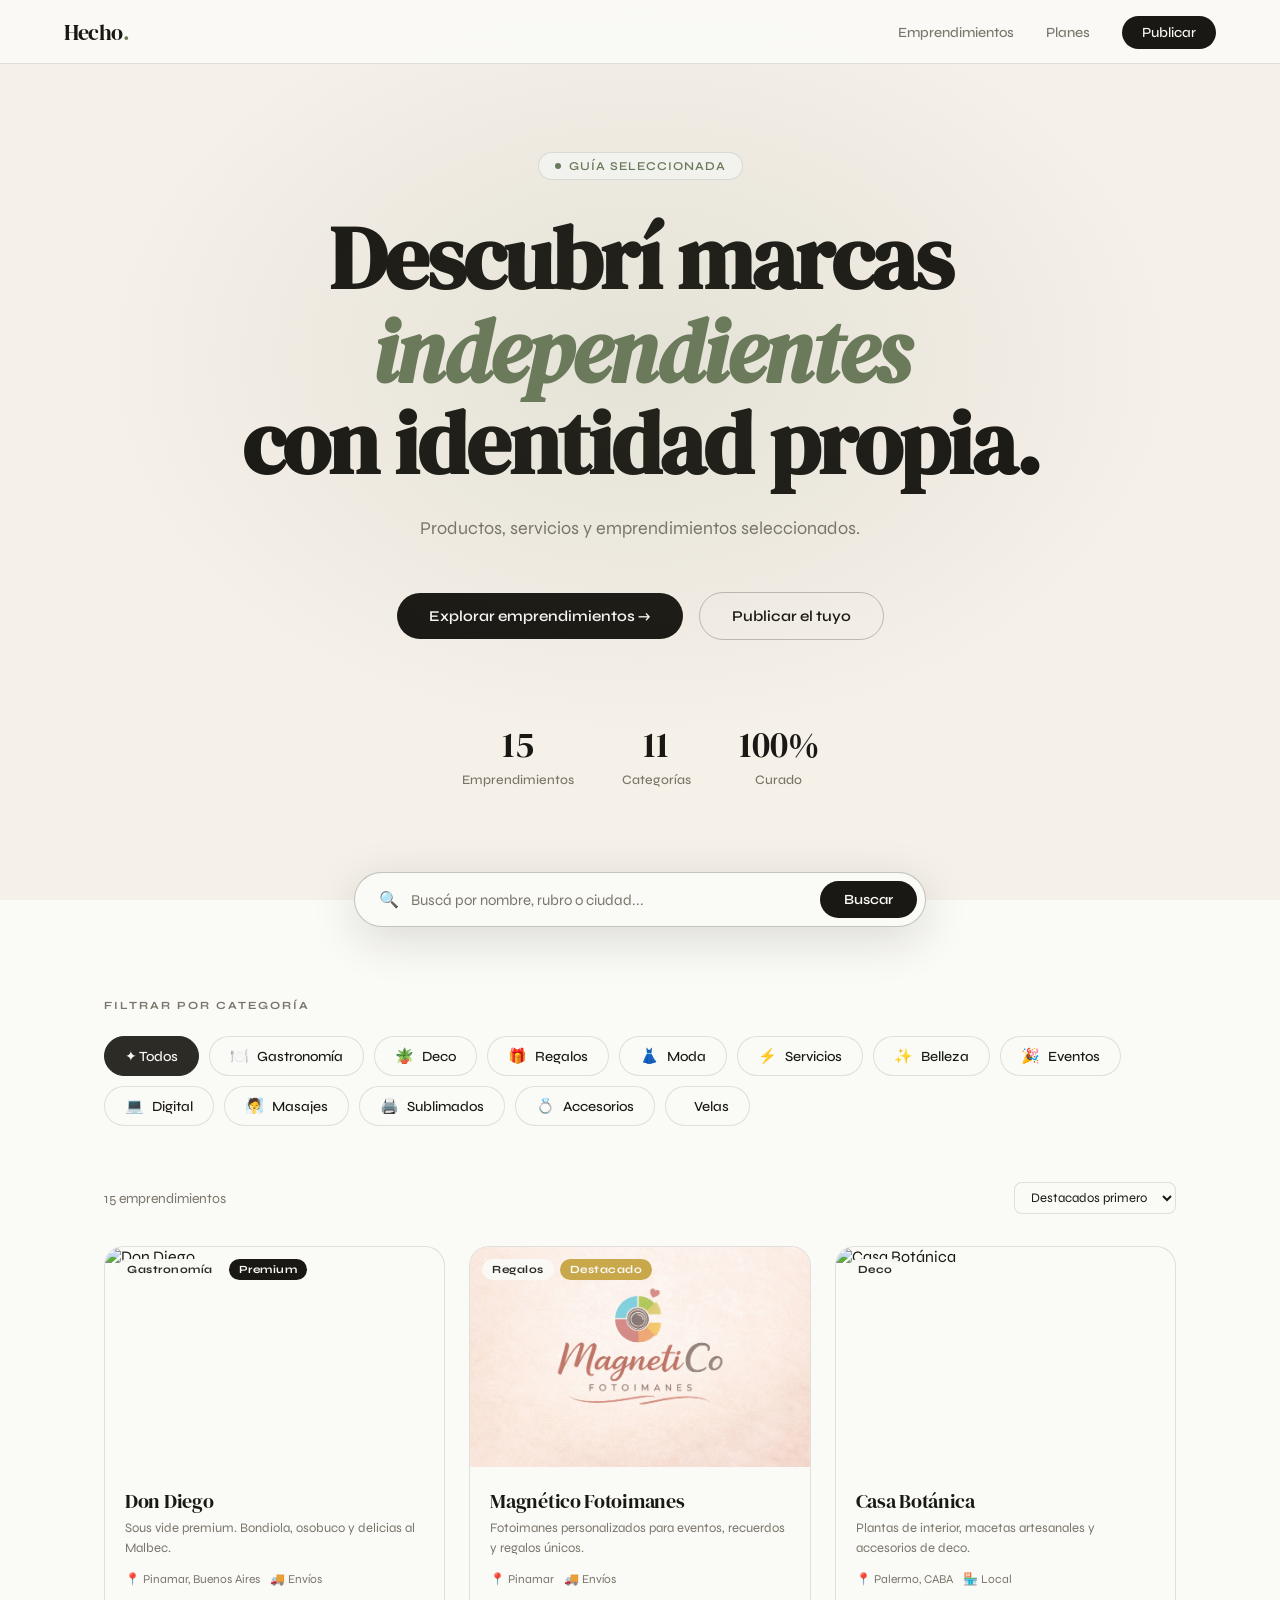
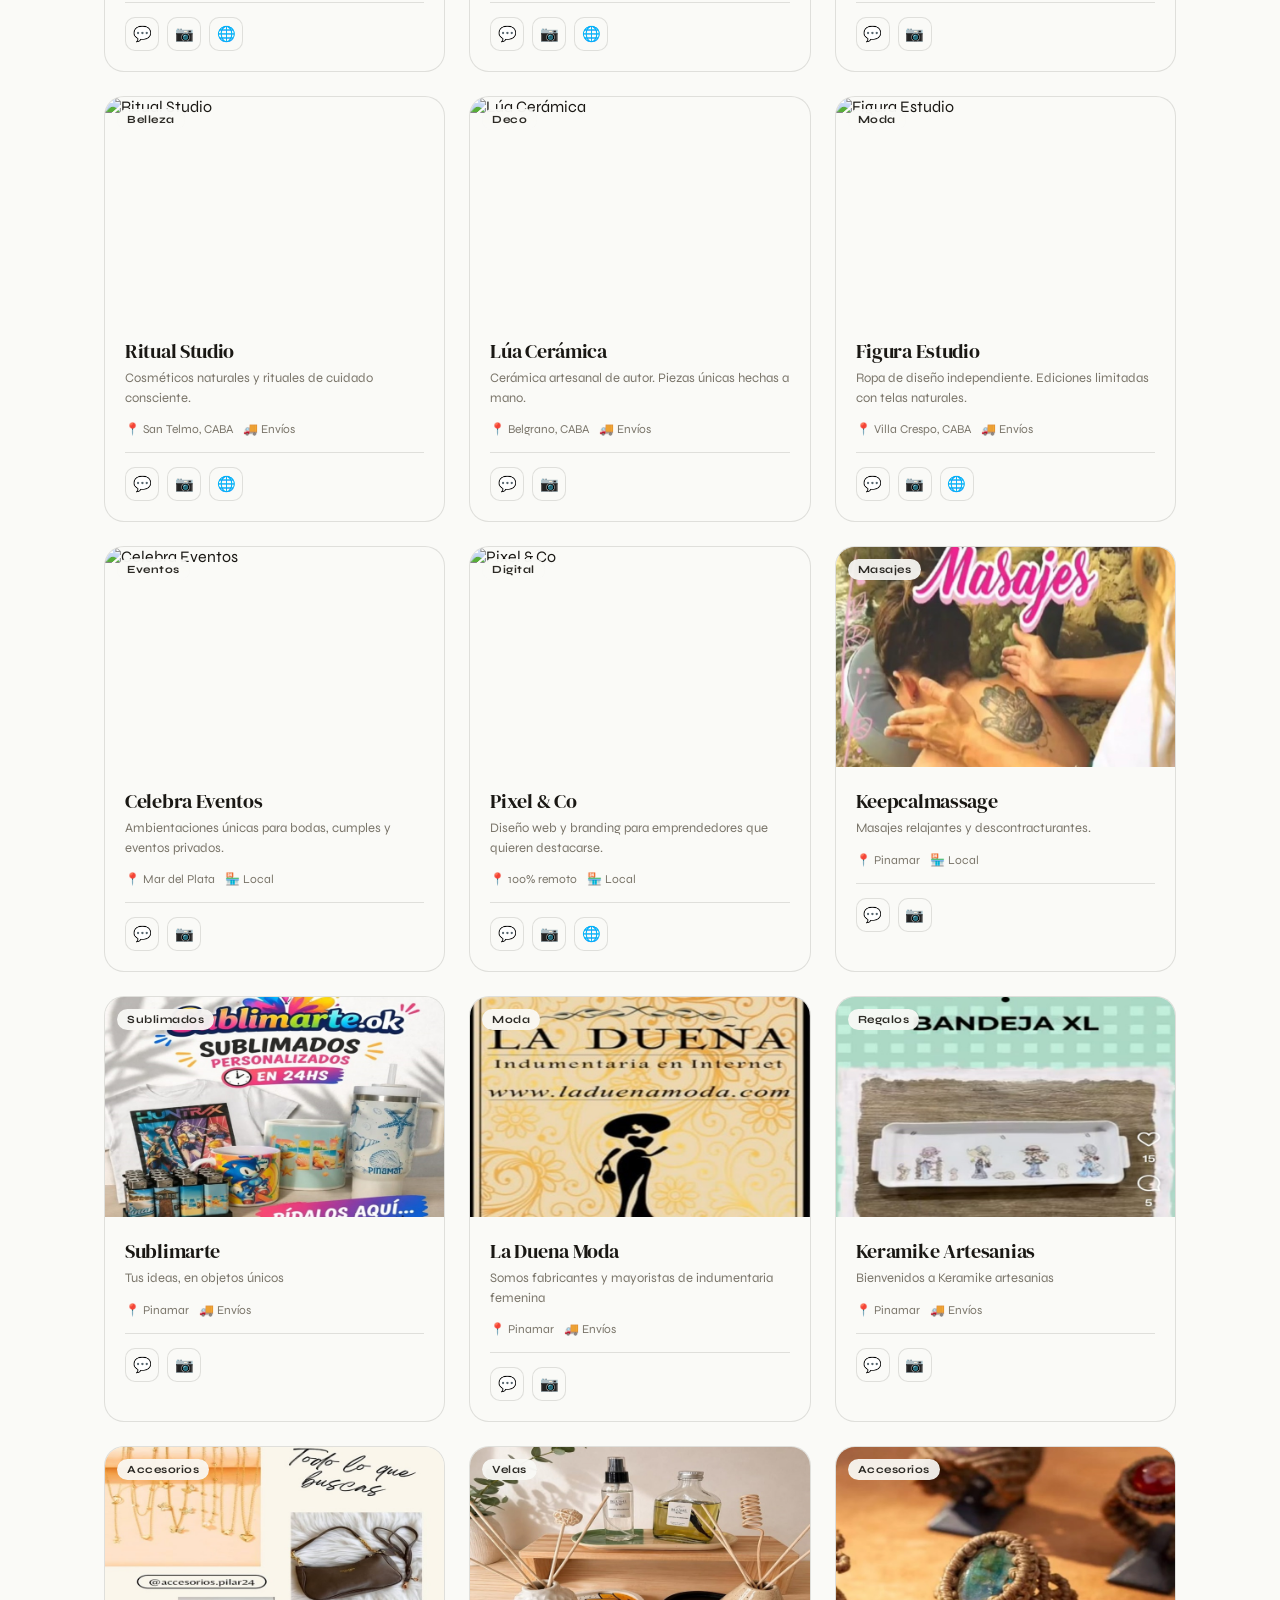
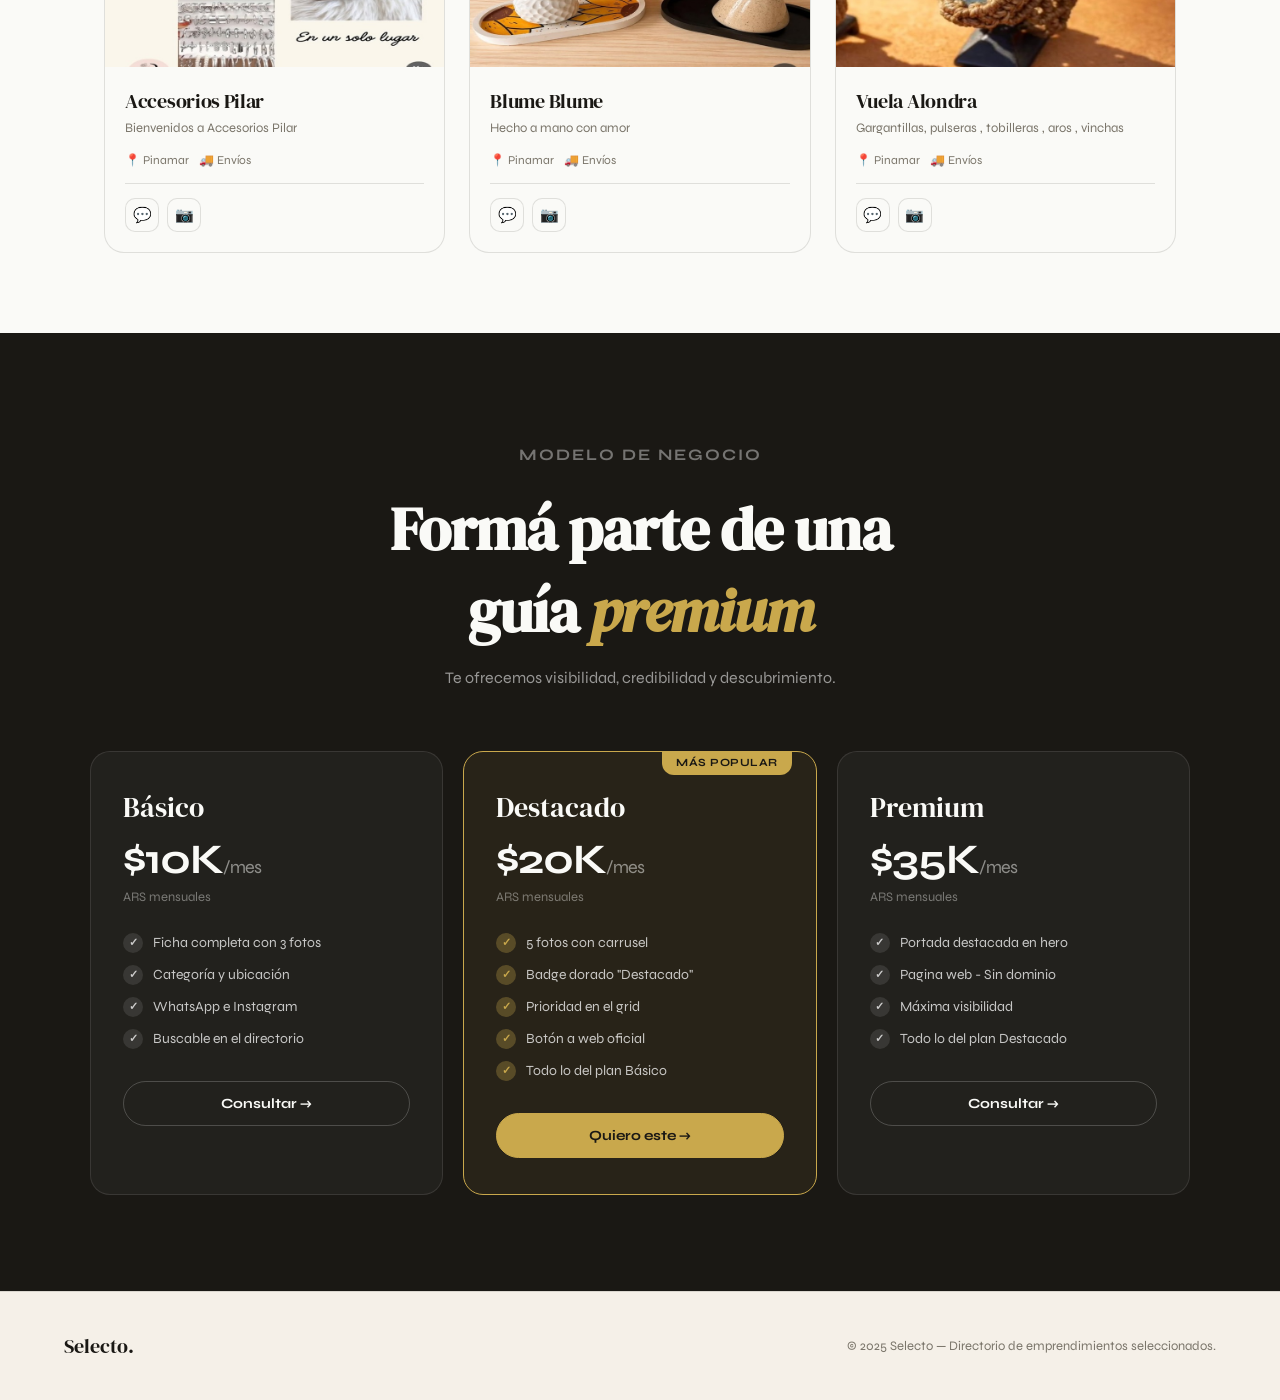
==== commit 8bf4e8a0: "actualizacion de clientes" ====
--- a/index.html
+++ b/index.html
@@ -1,165 +1,177 @@
 <!DOCTYPE html>
 <html lang="es">
+
 <head>
-<meta charset="UTF-8">
-<meta name="viewport" content="width=device-width, initial-scale=1.0">
-<title>Vitrina — Directorio de Emprendimientos</title>
-<link rel="preconnect" href="https://fonts.googleapis.com">
-<link href="https://fonts.googleapis.com/css2?family=DM+Serif+Display:ital@0;1&family=Syne:wght@400;500;600;700&display=swap" rel="stylesheet">
-<link rel="stylesheet" href="style.css">
+  <meta charset="UTF-8">
+  <meta name="viewport" content="width=device-width, initial-scale=1.0">
+  <title>Hecho — Directorio de Emprendimientos</title>
+  <link rel="preconnect" href="https://fonts.googleapis.com">
+  <link
+    href="https://fonts.googleapis.com/css2?family=DM+Serif+Display:ital@0;1&family=Syne:wght@400;500;600;700&display=swap"
+    rel="stylesheet">
+  <link rel="stylesheet" href="style.css">
 </head>
+
 <body>
 
-<nav>
-  <a href="#" class="nav-logo">Vitrina<span>.</span></a>
-  <ul class="nav-links">
-    <li><a href="#emprendimientos">Emprendimientos</a></li>
-    <li><a href="#planes">Planes</a></li>
-    <li><a href="#planes" class="nav-cta">Publicar</a></li>
-  </ul>
-  <button class="nav-hamburger" onclick="toggleMenu()">☰</button>
-</nav>
+  <nav>
+    <a href="#" class="nav-logo">Hecho<span>.</span></a>
+    <ul class="nav-links">
+      <li><a href="#emprendimientos">Emprendimientos</a></li>
+      <li><a href="#planes">Planes</a></li>
+      <li><a href="#planes" class="nav-cta">Publicar</a></li>
+    </ul>
+    <button class="nav-hamburger" onclick="toggleMenu()">☰</button>
+  </nav>
 
-<section class="hero">
-  <div class="hero-badge">Guía seleccionada</div>
-  <h1>Descubrí marcas<br><em>independientes</em><br>con identidad propia.</h1>
-  <p>Productos, servicios y emprendimientos seleccionados.</p>
-  <div class="hero-actions">
-    <a href="#emprendimientos" class="btn-primary">Explorar emprendimientos →</a>
-    <a href="#planes" class="btn-secondary">Publicar el tuyo</a>
+  <section class="hero">
+    <div class="hero-badge">Guía seleccionada</div>
+    <h1>Descubrí marcas<br><em>independientes</em><br>con identidad propia.</h1>
+    <p>Productos, servicios y emprendimientos seleccionados.</p>
+    <div class="hero-actions">
+      <a href="#emprendimientos" class="btn-primary">Explorar emprendimientos →</a>
+      <a href="#planes" class="btn-secondary">Publicar el tuyo</a>
+    </div>
+    <div class="hero-stats">
+      <div class="hero-stat"><span class="num" id="stat-total">0</span><span class="label">Emprendimientos</span></div>
+      <div class="hero-stat"><span class="num" id="stat-cats">0</span><span class="label">Categorías</span></div>
+      <div class="hero-stat"><span class="num">100%</span><span class="label">Curado</span></div>
+    </div>
+  </section>
+
+  <div class="search-bar-wrap">
+    <div class="search-bar">
+      <span class="search-icon">🔍</span>
+      <input type="text" id="search-input" placeholder="Buscá por nombre, rubro o ciudad..." autocomplete="off">
+      <button onclick="doSearch()">Buscar</button>
+    </div>
   </div>
-  <div class="hero-stats">
-    <div class="hero-stat"><span class="num" id="stat-total">0</span><span class="label">Emprendimientos</span></div>
-    <div class="hero-stat"><span class="num">8</span><span class="label">Categorías</span></div>
-    <div class="hero-stat"><span class="num">100%</span><span class="label">Curado</span></div>
-  </div>
-</section>
 
-<div class="search-bar-wrap">
-  <div class="search-bar">
-    <span class="search-icon">🔍</span>
-    <input type="text" id="search-input" placeholder="Buscá por nombre, rubro o ciudad..." autocomplete="off">
-    <button onclick="doSearch()">Buscar</button>
-  </div>
-</div>
+  <section class="categories-section" id="emprendimientos">
+    <p class="section-label">Filtrar por categoría</p>
+    <div class="categories-grid">
+      <div class="category-pill all active" data-cat="all" onclick="filterCat(this)">✦ Todos</div>
+      <div class="category-pill" data-cat="Gastronomía" onclick="filterCat(this)"><span
+          class="pill-icon">🍽️</span>Gastronomía</div>
+      <div class="category-pill" data-cat="Deco" onclick="filterCat(this)"><span class="pill-icon">🪴</span>Deco</div>
+      <div class="category-pill" data-cat="Regalos" onclick="filterCat(this)"><span class="pill-icon">🎁</span>Regalos
+      </div>
+      <div class="category-pill" data-cat="Moda" onclick="filterCat(this)"><span class="pill-icon">👗</span>Moda</div>
+      <div class="category-pill" data-cat="Servicios" onclick="filterCat(this)"><span
+          class="pill-icon">⚡</span>Servicios</div>
+      <div class="category-pill" data-cat="Belleza" onclick="filterCat(this)"><span class="pill-icon">✨</span>Belleza
+      </div>
+      <div class="category-pill" data-cat="Eventos" onclick="filterCat(this)"><span class="pill-icon">🎉</span>Eventos</div>
+      <div class="category-pill" data-cat="Digital" onclick="filterCat(this)"><span class="pill-icon">💻</span>Digital</div>
+      <div class="category-pill" data-cat="Masajes" onclick="filterCat(this)"><span class="pill-icon">🧖</span>Masajes</div>
+      <div class="category-pill" data-cat="Sublimados" onclick="filterCat(this)"><span class="pill-icon">🖨️</span>Sublimados</div>
+      <div class="category-pill" data-cat="Accesorios" onclick="filterCat(this)"><span class="pill-icon">💍</span>Accesorios</div>
+      <div class="category-pill" data-cat="Velas" onclick="filterCat(this)"><span class="pill-icon"></span>Velas</div>
 
-<section class="categories-section" id="emprendimientos">
-  <p class="section-label">Filtrar por categoría</p>
-  <div class="categories-grid">
-    <div class="category-pill all active" data-cat="all" onclick="filterCat(this)">✦ Todos</div>
-    <div class="category-pill" data-cat="Gastronomía" onclick="filterCat(this)"><span class="pill-icon">🍽️</span>Gastronomía</div>
-    <div class="category-pill" data-cat="Deco"        onclick="filterCat(this)"><span class="pill-icon">🪴</span>Deco</div>
-    <div class="category-pill" data-cat="Regalos"     onclick="filterCat(this)"><span class="pill-icon">🎁</span>Regalos</div>
-    <div class="category-pill" data-cat="Moda"        onclick="filterCat(this)"><span class="pill-icon">👗</span>Moda</div>
-    <div class="category-pill" data-cat="Servicios"   onclick="filterCat(this)"><span class="pill-icon">⚡</span>Servicios</div>
-    <div class="category-pill" data-cat="Belleza"     onclick="filterCat(this)"><span class="pill-icon">✨</span>Belleza</div>
-    <div class="category-pill" data-cat="Eventos"     onclick="filterCat(this)"><span class="pill-icon">🎉</span>Eventos</div>
-    <div class="category-pill" data-cat="Digital"     onclick="filterCat(this)"><span class="pill-icon">💻</span>Digital</div>
-    <div class="category-pill" data-cat="Masajes"     onclick="filterCat(this)"><span class="pill-icon">🧖</span>Masajes</div>
-    <div class="category-pill" data-cat="Sublimados"     onclick="filterCat(this)"><span class="pill-icon">🖨️</span>Sublimados</div>
-  </div>
-</section>
+    </div>
+  </section>
 
-<section class="grid-section">
-  <div class="grid-header">
-    <span class="grid-count" id="grid-count"></span>
-    <select class="sort-select" onchange="sortCards(this.value)">
-      <option value="featured">Destacados primero</option>
-      <option value="az">A → Z</option>
-    </select>
-  </div>
-  <div class="emprendimientos-grid" id="grid"></div>
-  <div id="no-results" class="no-results">
-    <h3>Sin resultados</h3>
-    <p>Probá con otro término o categoría.</p>
-  </div>
-</section>
+  <section class="grid-section">
+    <div class="grid-header">
+      <span class="grid-count" id="grid-count"></span>
+      <select class="sort-select" onchange="sortCards(this.value)">
+        <option value="featured">Destacados primero</option>
+        <option value="az">A → Z</option>
+      </select>
+    </div>
+    <div class="emprendimientos-grid" id="grid"></div>
+    <div id="no-results" class="no-results">
+      <h3>Sin resultados</h3>
+      <p>Probá con otro término o categoría.</p>
+    </div>
+  </section>
 
-<section class="planes-section" id="planes">
-  <div class="planes-inner">
-    <div class="planes-header">
-      <p class="section-label">Modelo de negocio</p>
-      <h2>Formá parte de una<br>guía <em>premium</em></h2>
-      <p>Te ofrecemos visibilidad, credibilidad y descubrimiento.</p>
+  <section class="planes-section" id="planes">
+    <div class="planes-inner">
+      <div class="planes-header">
+        <p class="section-label">Modelo de negocio</p>
+        <h2>Formá parte de una<br>guía <em>premium</em></h2>
+        <p>Te ofrecemos visibilidad, credibilidad y descubrimiento.</p>
+      </div>
+      <div class="planes-grid">
+        <div class="plan-card">
+          <div class="plan-name">Básico</div>
+          <div class="plan-price">$10K<span>/mes</span></div>
+          <div class="plan-period">ARS mensuales</div>
+          <ul class="plan-features">
+            <li>Ficha completa con 3 fotos</li>
+            <li>Categoría y ubicación</li>
+            <li>WhatsApp e Instagram</li>
+            <li>Buscable en el directorio</li>
+          </ul>
+          <a href="#" class="plan-cta" onclick="openWhatsApp()">Consultar →</a>
+        </div>
+        <div class="plan-card featured">
+          <div class="plan-badge-top">MÁS POPULAR</div>
+          <div class="plan-name">Destacado</div>
+          <div class="plan-price">$20K<span>/mes</span></div>
+          <div class="plan-period">ARS mensuales</div>
+          <ul class="plan-features">
+            <li>5 fotos con carrusel</li>
+            <li>Badge dorado "Destacado"</li>
+            <li>Prioridad en el grid</li>
+            <li>Botón a web oficial</li>
+            <li>Todo lo del plan Básico</li>
+          </ul>
+          <a href="#" class="plan-cta" onclick="openWhatsApp()">Quiero este →</a>
+        </div>
+        <div class="plan-card">
+          <div class="plan-name">Premium</div>
+          <div class="plan-price">$35K<span>/mes</span></div>
+          <div class="plan-period">ARS mensuales</div>
+          <ul class="plan-features">
+            <li>Portada destacada en hero</li>
+            <li>Pagina web - Sin dominio</li>
+            <!-- <li>Artículo / entrevista propia</li>-->
+            <!--<li>Backlink a tu web</li>-->
+            <li>Máxima visibilidad</li>
+            <li>Todo lo del plan Destacado</li>
+          </ul>
+          <a href="#" class="plan-cta" onclick="openWhatsApp()">Consultar →</a>
+        </div>
+      </div>
     </div>
-    <div class="planes-grid">
-      <div class="plan-card">
-        <div class="plan-name">Básico</div>
-        <div class="plan-price">$10K<span>/mes</span></div>
-        <div class="plan-period">ARS mensuales</div>
-        <ul class="plan-features">
-          <li>Ficha completa con 3 fotos</li>
-          <li>Categoría y ubicación</li>
-          <li>WhatsApp e Instagram</li>
-          <li>Buscable en el directorio</li>
-        </ul>
-        <a href="#" class="plan-cta" onclick="openWhatsApp()">Consultar →</a>
+  </section>
+
+  <footer>
+    <a href="#" class="footer-logo">Selecto.</a>
+    <span class="footer-copy">© 2025 Selecto — Directorio de emprendimientos seleccionados.</span>
+  </footer>
+
+  <div class="modal-overlay" id="modal-overlay" onclick="closeModalOverlay(event)">
+    <div class="modal" id="modal">
+      <button class="modal-close" id="modal-close-btn">✕</button>
+      <div class="carousel" id="modal-carousel">
+        <div class="carousel-track" id="carousel-track"></div>
+        <button class="carousel-btn prev" onclick="carouselPrev()">‹</button>
+        <button class="carousel-btn next" onclick="carouselNext()">›</button>
+        <div class="carousel-dots" id="carousel-dots"></div>
+        <div class="carousel-label" id="carousel-label"></div>
       </div>
-      <div class="plan-card featured">
-        <div class="plan-badge-top">MÁS POPULAR</div>
-        <div class="plan-name">Destacado</div>
-        <div class="plan-price">$20K<span>/mes</span></div>
-        <div class="plan-period">ARS mensuales</div>
-        <ul class="plan-features">
-          <li>5 fotos con carrusel</li>
-          <li>Badge dorado "Destacado"</li>
-          <li>Prioridad en el grid</li>
-          <li>Botón a web oficial</li>
-          <li>Todo lo del plan Básico</li>
-        </ul>
-        <a href="#" class="plan-cta" onclick="openWhatsApp()">Quiero este →</a>
-      </div>
-      <div class="plan-card">
-        <div class="plan-name">Premium</div>
-        <div class="plan-price">$35K<span>/mes</span></div>
-        <div class="plan-period">ARS mensuales</div>
-        <ul class="plan-features">
-          <li>Portada destacada en hero</li>
-          <li>Pagina web - Sin dominio</li>
-         <!-- <li>Artículo / entrevista propia</li>-->
-          <!--<li>Backlink a tu web</li>-->
-          <li>Máxima visibilidad</li>
-          <li>Todo lo del plan Destacado</li>
-        </ul>
-        <a href="#" class="plan-cta" onclick="openWhatsApp()">Consultar →</a>
+      <div class="modal-content">
+        <div class="modal-header">
+          <div class="modal-title-group">
+            <div class="modal-rubro" id="m-rubro"></div>
+            <div class="modal-title" id="m-nombre"></div>
+          </div>
+          <div class="modal-plan-badge" id="m-plan-badge"></div>
+        </div>
+        <p class="modal-desc" id="m-desc"></p>
+        <div class="modal-info-grid" id="m-info-grid"></div>
+        <p class="modal-contact-title">Contacto y redes</p>
+        <div class="modal-contact-btns" id="m-contact"></div>
       </div>
     </div>
   </div>
-</section>
 
-<footer>
-  <a href="#" class="footer-logo">Selecto.</a>
-  <span class="footer-copy">© 2025 Selecto — Directorio de emprendimientos seleccionados.</span>
-</footer>
+  <!-- Primero los datos, después la lógica -->
+  <script src="data.js"></script>
+  <script src="app.js"></script>
+</body>
 
-<div class="modal-overlay" id="modal-overlay" onclick="closeModalOverlay(event)">
-  <div class="modal" id="modal">
-    <button class="modal-close" id="modal-close-btn">✕</button>
-    <div class="carousel" id="modal-carousel">
-      <div class="carousel-track" id="carousel-track"></div>
-      <button class="carousel-btn prev" onclick="carouselPrev()">‹</button>
-      <button class="carousel-btn next" onclick="carouselNext()">›</button>
-      <div class="carousel-dots" id="carousel-dots"></div>
-      <div class="carousel-label" id="carousel-label"></div>
-    </div>
-    <div class="modal-content">
-      <div class="modal-header">
-        <div class="modal-title-group">
-          <div class="modal-rubro" id="m-rubro"></div>
-          <div class="modal-title" id="m-nombre"></div>
-        </div>
-        <div class="modal-plan-badge" id="m-plan-badge"></div>
-      </div>
-      <p class="modal-desc" id="m-desc"></p>
-      <div class="modal-info-grid" id="m-info-grid"></div>
-      <p class="modal-contact-title">Contacto y redes</p>
-      <div class="modal-contact-btns" id="m-contact"></div>
-    </div>
-  </div>
-</div>
-
-<!-- Primero los datos, después la lógica -->
-<script src="data.js"></script>
-<script src="app.js"></script>
-</body>
-</html>
+</html>
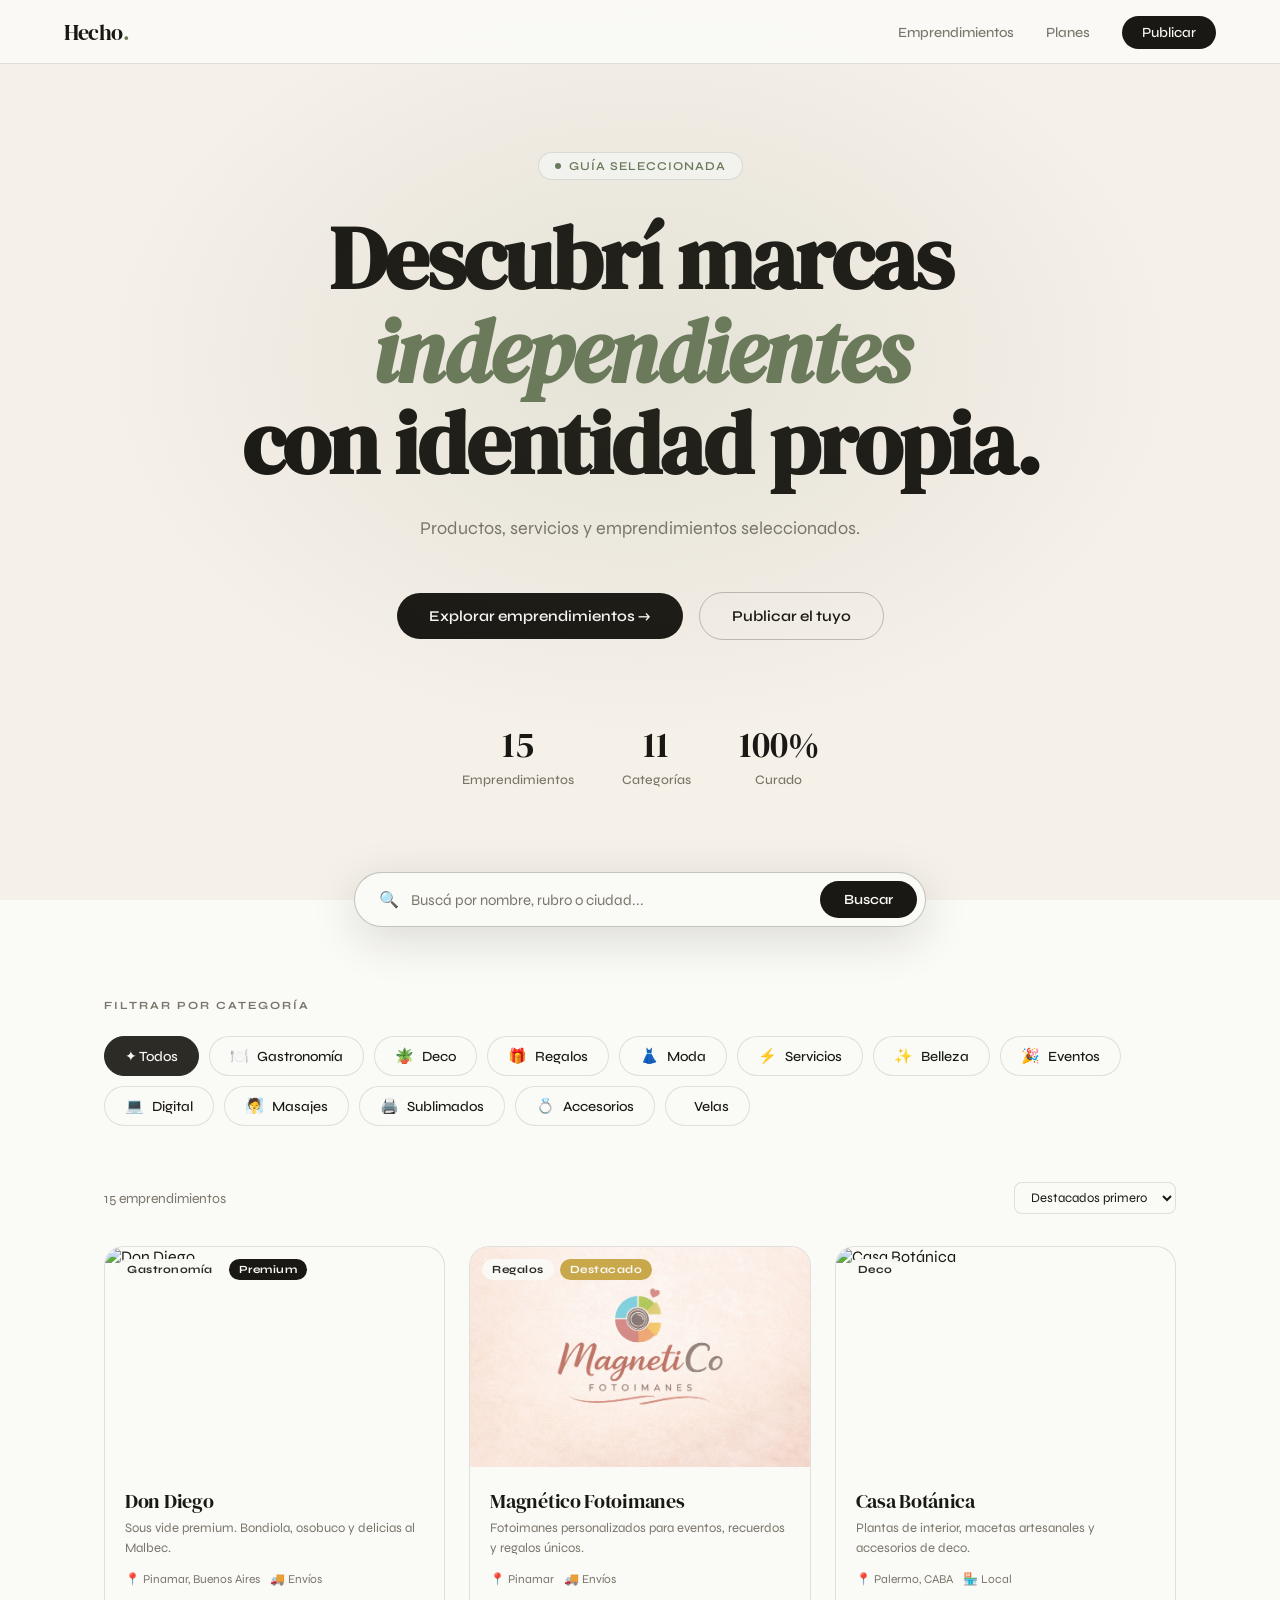
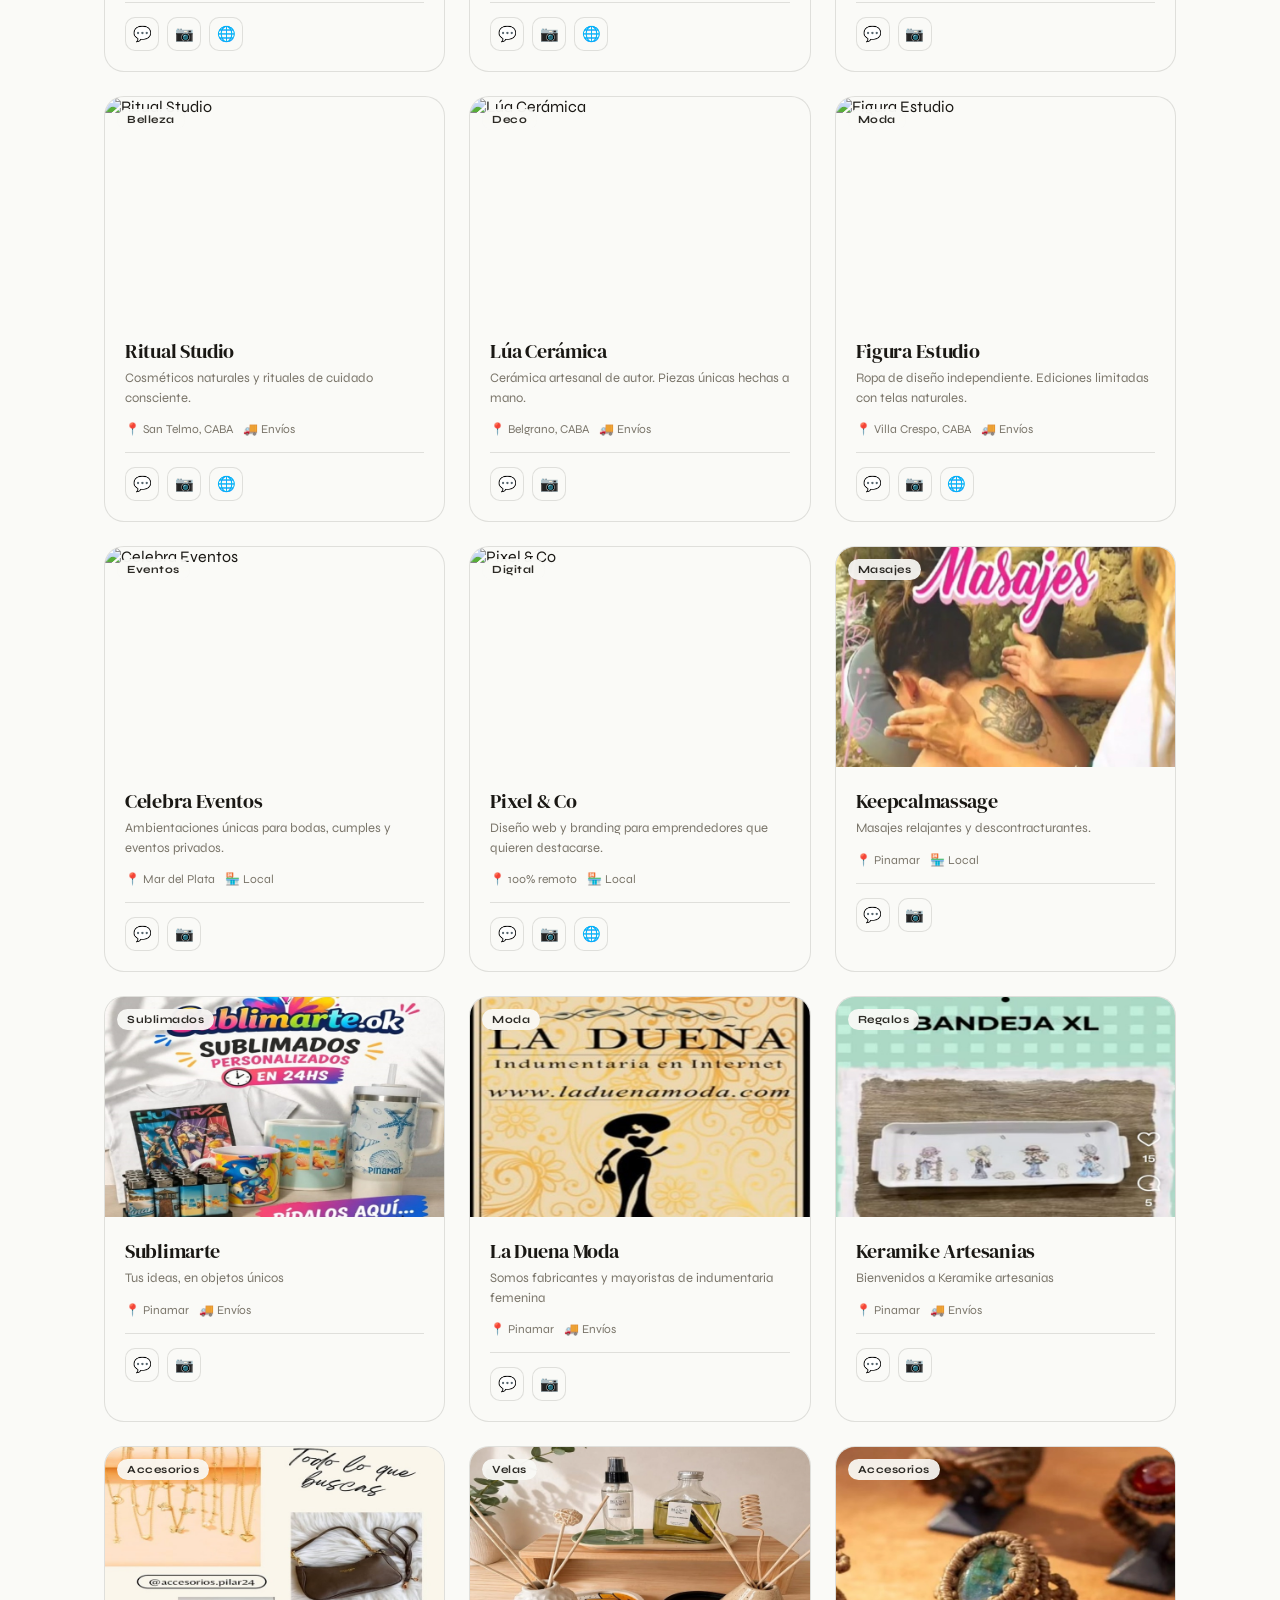
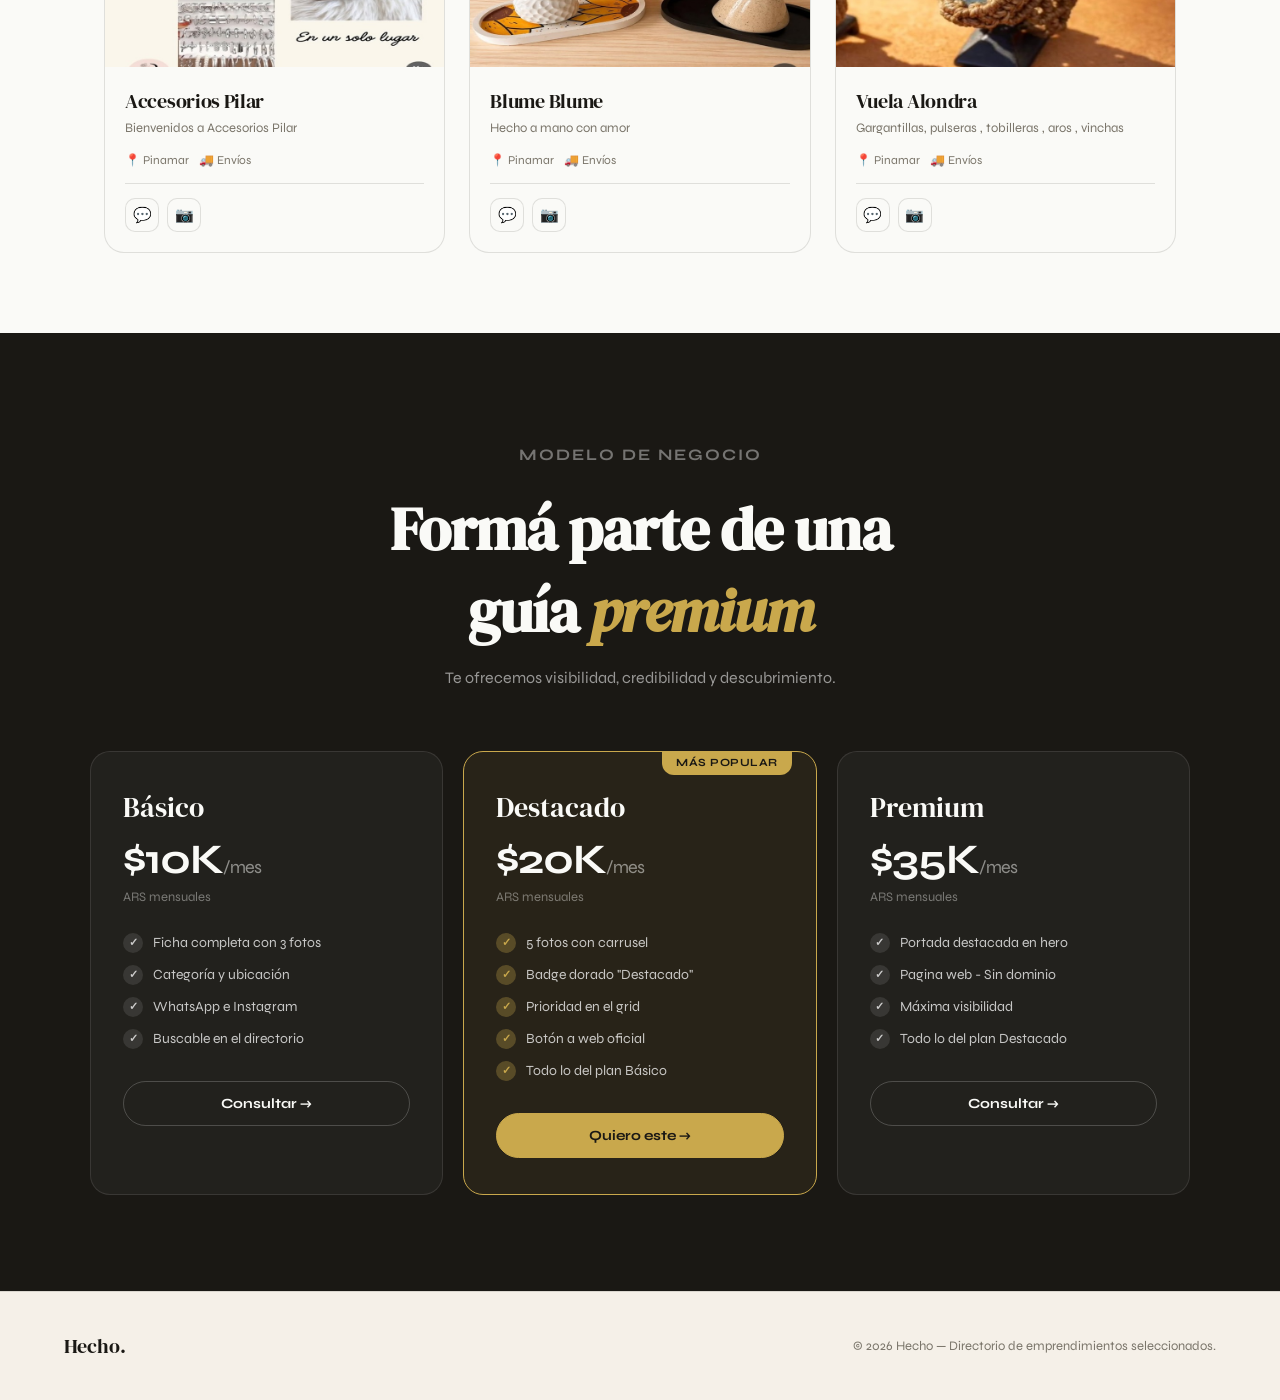
==== commit 57fd21fe: "footer" ====
--- a/index.html
+++ b/index.html
@@ -139,8 +139,8 @@
   </section>
 
   <footer>
-    <a href="#" class="footer-logo">Selecto.</a>
-    <span class="footer-copy">© 2025 Selecto — Directorio de emprendimientos seleccionados.</span>
+    <a href="#" class="footer-logo">Hecho.</a>
+    <span class="footer-copy">© 2026 Hecho — Directorio de emprendimientos seleccionados.</span>
   </footer>
 
   <div class="modal-overlay" id="modal-overlay" onclick="closeModalOverlay(event)">
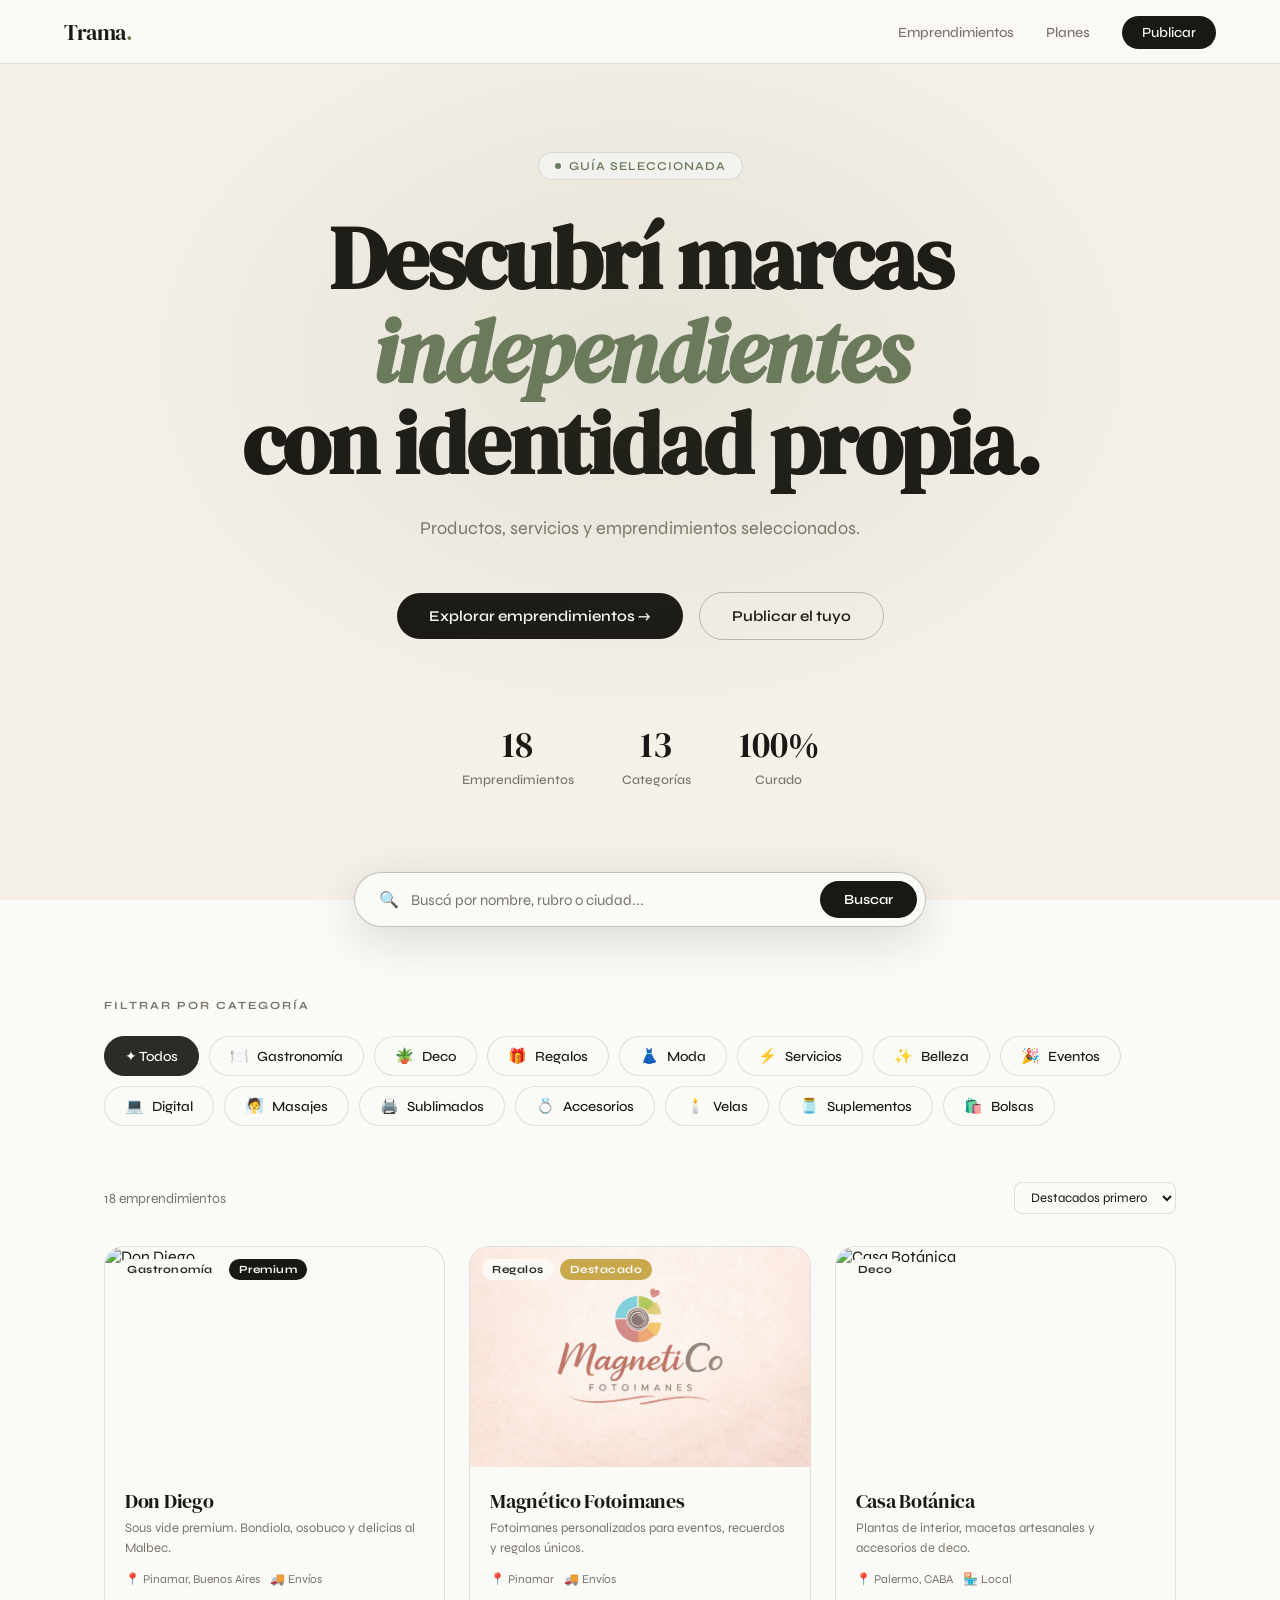
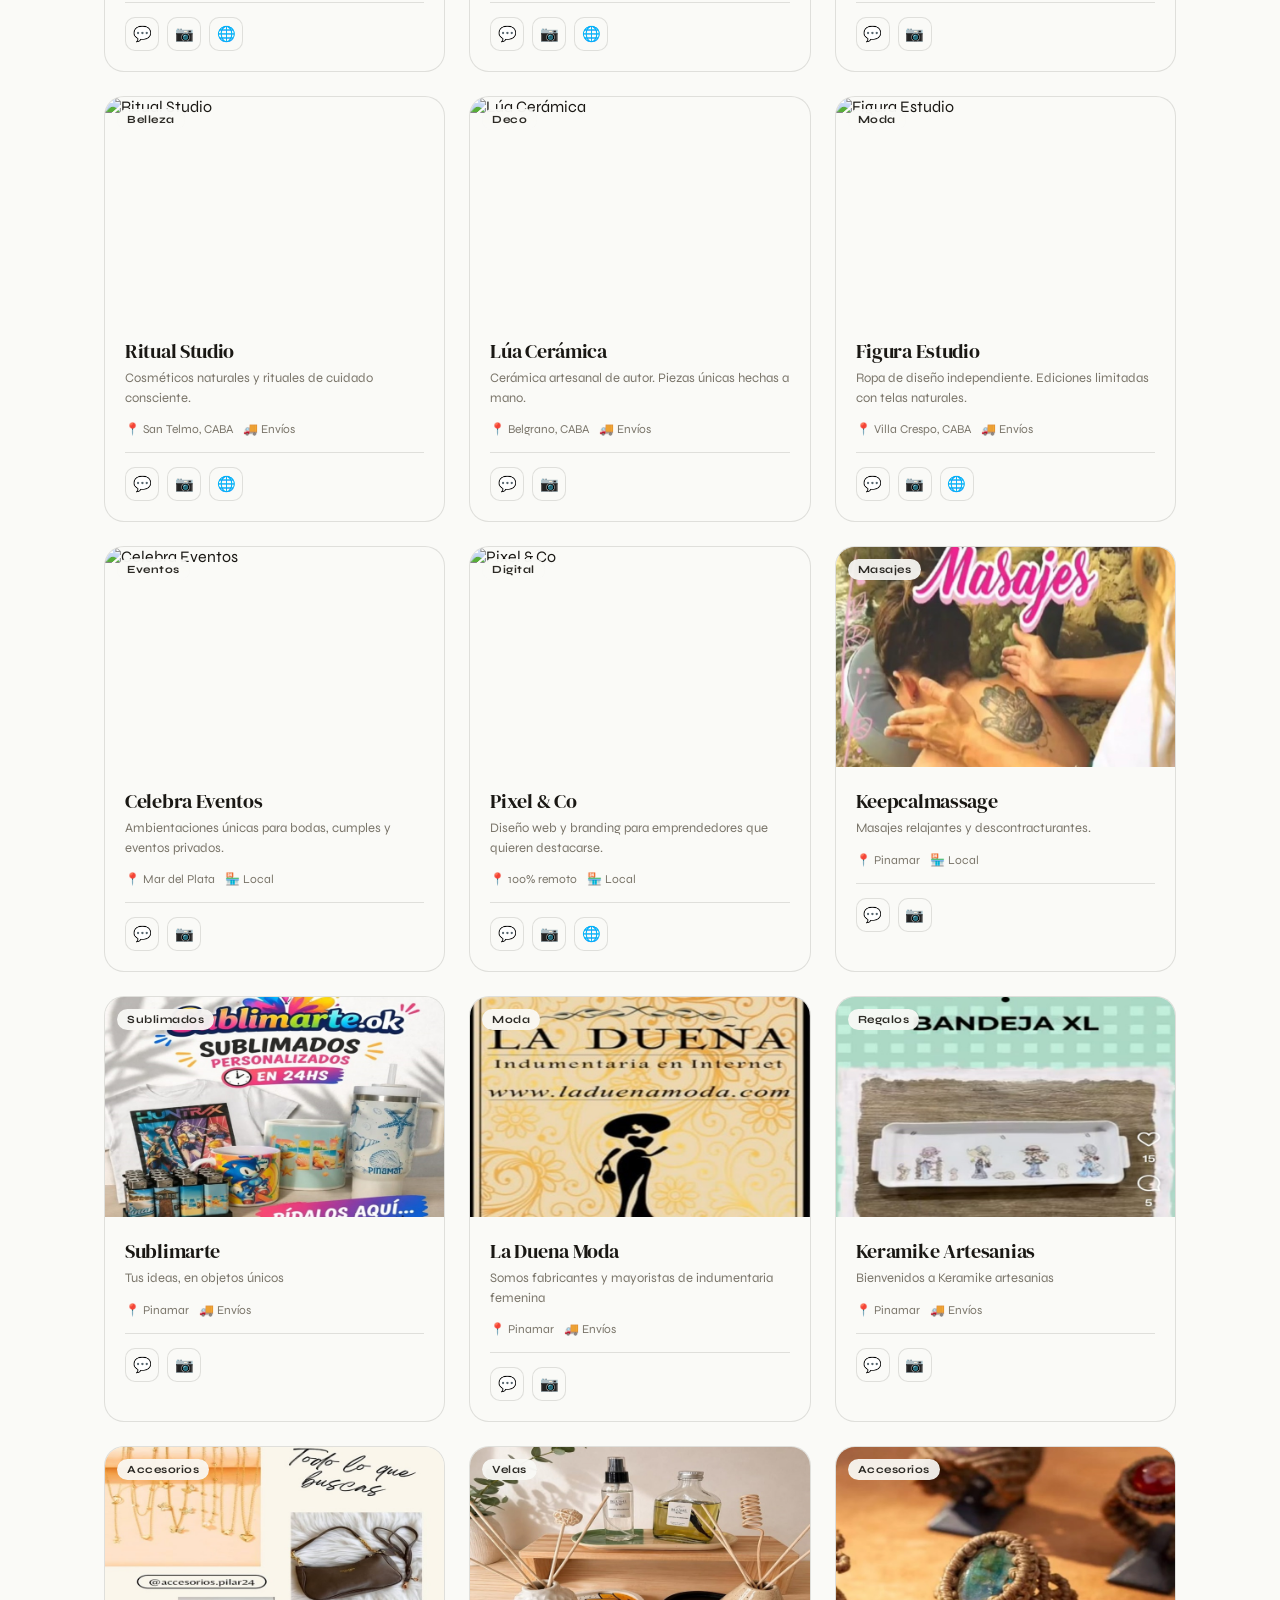
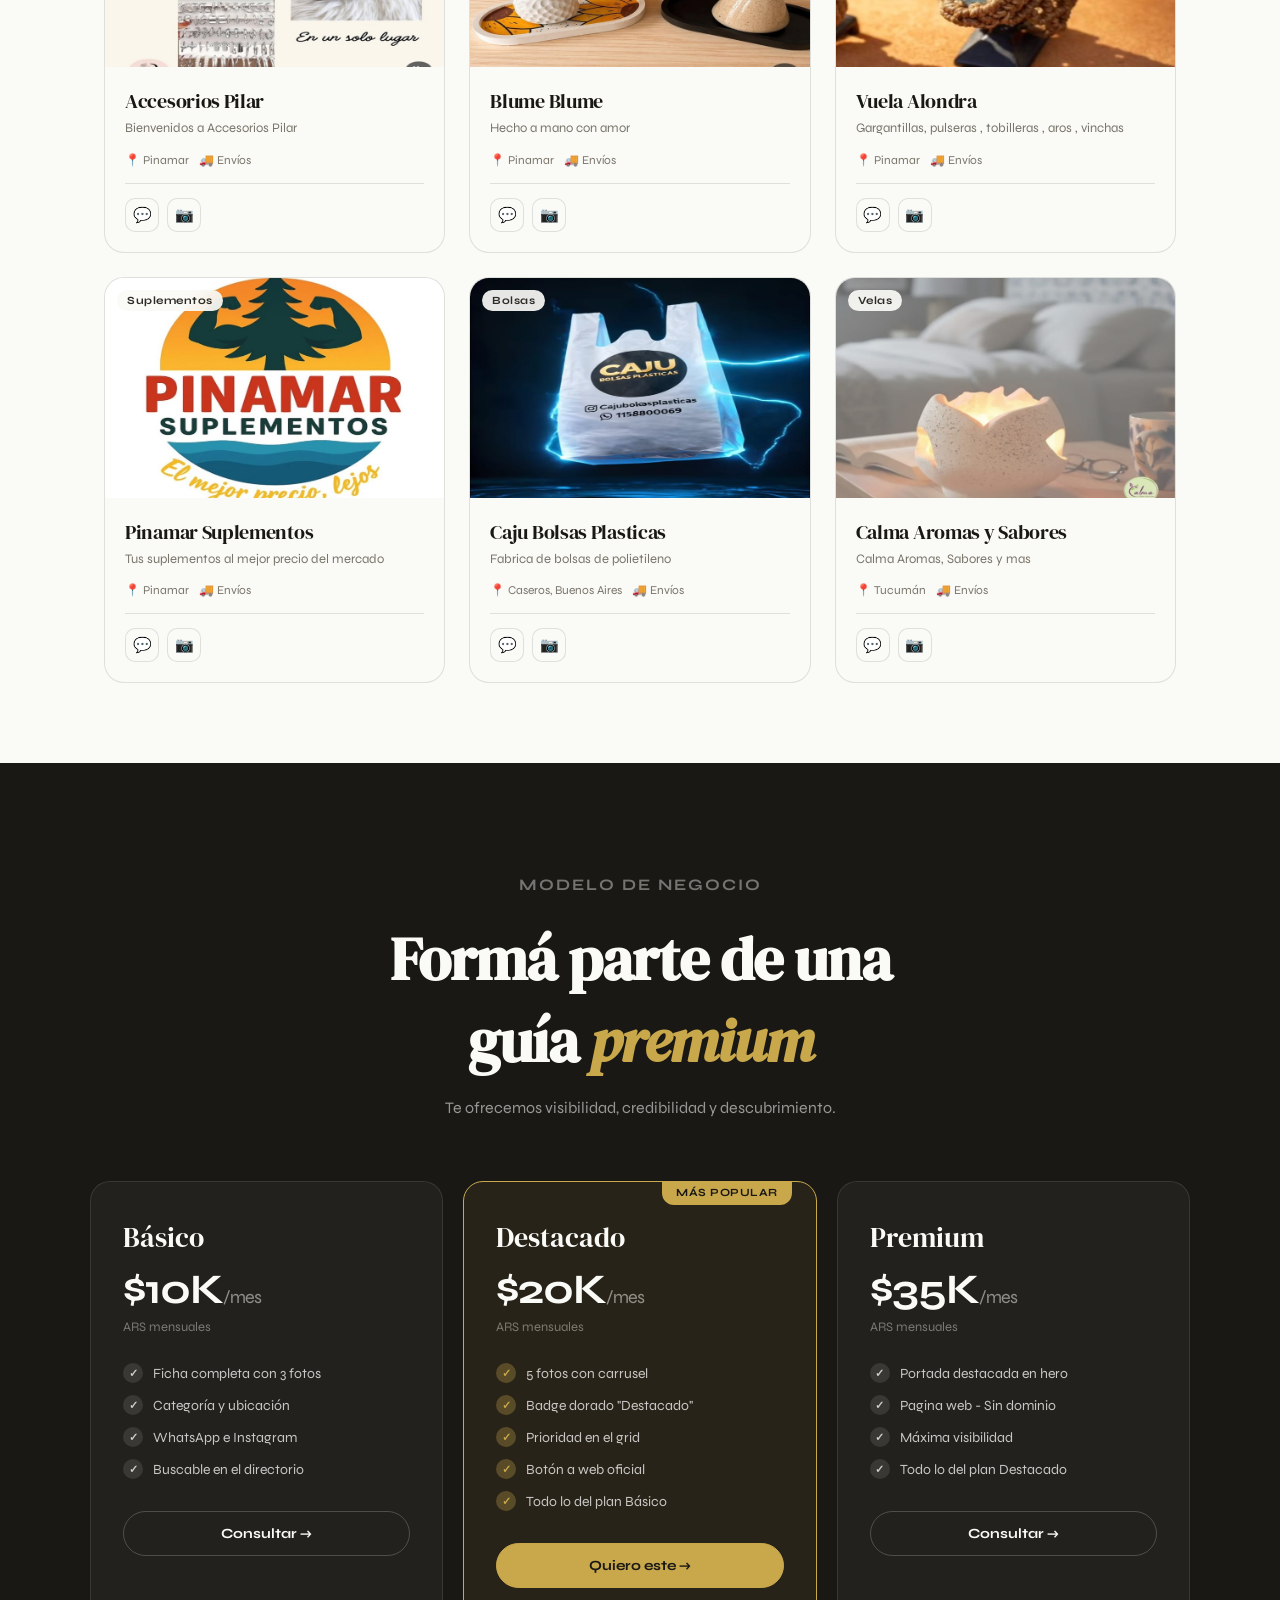
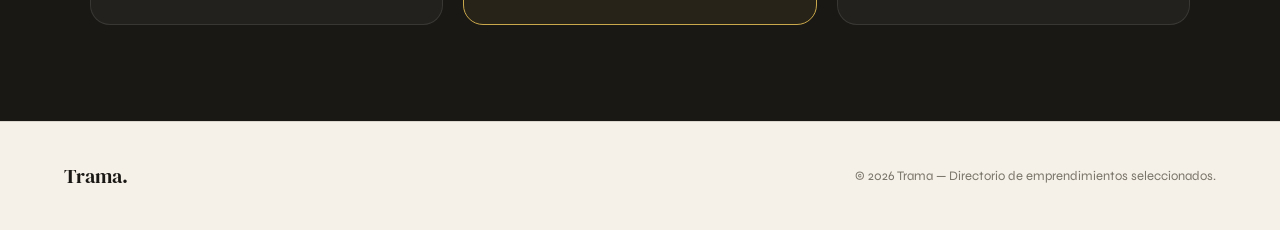
==== commit a8136741: "actualiza grid" ====
--- a/index.html
+++ b/index.html
@@ -15,7 +15,7 @@
 <body>
 
   <nav>
-    <a href="#" class="nav-logo">Hecho<span>.</span></a>
+    <a href="#" class="nav-logo">Trama<span>.</span></a>
     <ul class="nav-links">
       <li><a href="#emprendimientos">Emprendimientos</a></li>
       <li><a href="#planes">Planes</a></li>
@@ -66,7 +66,10 @@
       <div class="category-pill" data-cat="Masajes" onclick="filterCat(this)"><span class="pill-icon">🧖</span>Masajes</div>
       <div class="category-pill" data-cat="Sublimados" onclick="filterCat(this)"><span class="pill-icon">🖨️</span>Sublimados</div>
       <div class="category-pill" data-cat="Accesorios" onclick="filterCat(this)"><span class="pill-icon">💍</span>Accesorios</div>
-      <div class="category-pill" data-cat="Velas" onclick="filterCat(this)"><span class="pill-icon"></span>Velas</div>
+      <div class="category-pill" data-cat="Velas" onclick="filterCat(this)"><span class="pill-icon">🕯️</span>Velas</div>
+      <div class="category-pill" data-cat="Suplementos" onclick="filterCat(this)"><span class="pill-icon">🫙</span>Suplementos</div>
+      <div class="category-pill" data-cat="Bolsas" onclick="filterCat(this)"><span class="pill-icon">🛍️</span>Bolsas</div>
+
 
     </div>
   </section>
@@ -139,8 +142,8 @@
   </section>
 
   <footer>
-    <a href="#" class="footer-logo">Hecho.</a>
-    <span class="footer-copy">© 2026 Hecho — Directorio de emprendimientos seleccionados.</span>
+    <a href="#" class="footer-logo">Trama.</a>
+    <span class="footer-copy">© 2026 Trama — Directorio de emprendimientos seleccionados.</span>
   </footer>
 
   <div class="modal-overlay" id="modal-overlay" onclick="closeModalOverlay(event)">
--- a/style.css
+++ b/style.css
@@ -17,15 +17,21 @@
   --lavanda: #8B7FAA;
   --lavanda-light: #F0EDF6;
   --gold: #C9A84C;
-  --border: rgba(26,24,20,0.12);
-  --border-strong: rgba(26,24,20,0.25);
-  --shadow: 0 4px 24px rgba(26,24,20,0.08);
-  --shadow-lg: 0 12px 48px rgba(26,24,20,0.14);
-}
-
-* { margin: 0; padding: 0; box-sizing: border-box; }
-
-html { scroll-behavior: smooth; }
+  --border: rgba(26, 24, 20, 0.12);
+  --border-strong: rgba(26, 24, 20, 0.25);
+  --shadow: 0 4px 24px rgba(26, 24, 20, 0.08);
+  --shadow-lg: 0 12px 48px rgba(26, 24, 20, 0.14);
+}
+
+* {
+  margin: 0;
+  padding: 0;
+  box-sizing: border-box;
+}
+
+html {
+  scroll-behavior: smooth;
+}
 
 body {
   font-family: 'Syne', sans-serif;
@@ -36,165 +42,357 @@
 
 /* NAV */
 nav {
-  position: fixed; top: 0; left: 0; right: 0; z-index: 100;
-  display: flex; align-items: center; justify-content: space-between;
-  padding: 0 5vw; height: 64px;
-  background: rgba(250,250,247,0.92);
+  position: fixed;
+  top: 0;
+  left: 0;
+  right: 0;
+  z-index: 100;
+  display: flex;
+  align-items: center;
+  justify-content: space-between;
+  padding: 0 5vw;
+  height: 64px;
+  background: rgba(250, 250, 247, 0.92);
   backdrop-filter: blur(12px);
   border-bottom: 1px solid var(--border);
 }
+
 .nav-logo {
   font-family: 'DM Serif Display', serif;
-  font-size: 22px; color: var(--black);
-  text-decoration: none; letter-spacing: -0.5px;
-}
-.nav-logo span { color: var(--olive); }
-.nav-links { display: flex; gap: 32px; list-style: none; }
+  font-size: 22px;
+  color: var(--black);
+  text-decoration: none;
+  letter-spacing: -0.5px;
+}
+
+.nav-logo span {
+  color: var(--olive);
+}
+
+.nav-links {
+  display: flex;
+  gap: 32px;
+  list-style: none;
+}
+
 .nav-links a {
-  text-decoration: none; color: var(--muted);
-  font-size: 14px; font-weight: 500; transition: color 0.2s;
-}
-.nav-links a:hover { color: var(--black); }
+  text-decoration: none;
+  color: var(--muted);
+  font-size: 14px;
+  font-weight: 500;
+  transition: color 0.2s;
+}
+
+.nav-links a:hover {
+  color: var(--black);
+}
+
 .nav-cta {
   background: var(--black) !important;
   color: var(--white) !important;
-  padding: 8px 20px; border-radius: 100px;
-}
-.nav-cta:hover { background: var(--charcoal) !important; }
+  padding: 8px 20px;
+  border-radius: 100px;
+}
+
+.nav-cta:hover {
+  background: var(--charcoal) !important;
+}
+
 .nav-hamburger {
-  display: none; border: none; background: none;
-  font-size: 22px; cursor: pointer; color: var(--black);
+  display: none;
+  border: none;
+  background: none;
+  font-size: 22px;
+  cursor: pointer;
+  color: var(--black);
 }
 
 /* HERO */
 .hero {
   min-height: 100vh;
-  display: flex; flex-direction: column;
-  align-items: center; justify-content: center;
-  text-align: center; padding: 120px 5vw 80px;
-  background: var(--cream); position: relative; overflow: hidden;
-}
+  display: flex;
+  flex-direction: column;
+  align-items: center;
+  justify-content: center;
+  text-align: center;
+  padding: 120px 5vw 80px;
+  background: var(--cream);
+  position: relative;
+  overflow: hidden;
+}
+
 .hero::before {
-  content: ''; position: absolute; inset: 0;
-  background: radial-gradient(ellipse 60% 60% at 50% 40%, rgba(107,122,90,0.12) 0%, transparent 70%);
+  content: '';
+  position: absolute;
+  inset: 0;
+  background: radial-gradient(ellipse 60% 60% at 50% 40%, rgba(107, 122, 90, 0.12) 0%, transparent 70%);
   pointer-events: none;
 }
+
 .hero-badge {
-  display: inline-flex; align-items: center; gap: 8px;
-  background: var(--white); border: 1px solid var(--border);
-  padding: 6px 16px; border-radius: 100px;
-  font-size: 12px; font-weight: 600; color: var(--olive);
-  letter-spacing: 1px; text-transform: uppercase; margin-bottom: 32px;
-}
+  display: inline-flex;
+  align-items: center;
+  gap: 8px;
+  background: var(--white);
+  border: 1px solid var(--border);
+  padding: 6px 16px;
+  border-radius: 100px;
+  font-size: 12px;
+  font-weight: 600;
+  color: var(--olive);
+  letter-spacing: 1px;
+  text-transform: uppercase;
+  margin-bottom: 32px;
+}
+
 .hero-badge::before {
-  content: ''; width: 6px; height: 6px; border-radius: 50%; background: var(--olive);
-}
+  content: '';
+  width: 6px;
+  height: 6px;
+  border-radius: 50%;
+  background: var(--olive);
+}
+
 .hero h1 {
   font-family: 'DM Serif Display', serif;
   font-size: clamp(42px, 7vw, 88px);
-  line-height: 1.05; letter-spacing: -2px;
-  color: var(--black); max-width: 800px; margin-bottom: 24px;
-}
-.hero h1 em { font-style: italic; color: var(--olive); }
+  line-height: 1.05;
+  letter-spacing: -2px;
+  color: var(--black);
+  max-width: 800px;
+  margin-bottom: 24px;
+}
+
+.hero h1 em {
+  font-style: italic;
+  color: var(--olive);
+}
+
 .hero p {
-  font-size: 18px; color: var(--muted);
-  max-width: 480px; line-height: 1.7; margin-bottom: 48px;
-}
-.hero-actions { display: flex; gap: 16px; align-items: center; flex-wrap: wrap; justify-content: center; }
+  font-size: 18px;
+  color: var(--muted);
+  max-width: 480px;
+  line-height: 1.7;
+  margin-bottom: 48px;
+}
+
+.hero-actions {
+  display: flex;
+  gap: 16px;
+  align-items: center;
+  flex-wrap: wrap;
+  justify-content: center;
+}
 
 .btn-primary {
-  display: inline-flex; align-items: center; gap: 8px;
-  background: var(--black); color: var(--white);
-  padding: 14px 32px; border-radius: 100px;
-  font-size: 15px; font-weight: 600; text-decoration: none;
+  display: inline-flex;
+  align-items: center;
+  gap: 8px;
+  background: var(--black);
+  color: var(--white);
+  padding: 14px 32px;
+  border-radius: 100px;
+  font-size: 15px;
+  font-weight: 600;
+  text-decoration: none;
   transition: transform 0.2s, background 0.2s;
 }
-.btn-primary:hover { transform: translateY(-1px); background: var(--charcoal); }
+
+.btn-primary:hover {
+  transform: translateY(-1px);
+  background: var(--charcoal);
+}
 
 .btn-secondary {
-  display: inline-flex; align-items: center; gap: 8px;
-  background: transparent; color: var(--black);
-  padding: 14px 32px; border-radius: 100px;
+  display: inline-flex;
+  align-items: center;
+  gap: 8px;
+  background: transparent;
+  color: var(--black);
+  padding: 14px 32px;
+  border-radius: 100px;
   border: 1.5px solid var(--border-strong);
-  font-size: 15px; font-weight: 600; text-decoration: none;
+  font-size: 15px;
+  font-weight: 600;
+  text-decoration: none;
   transition: border-color 0.2s, background 0.2s;
 }
-.btn-secondary:hover { border-color: var(--black); background: var(--beige); }
-
-.hero-stats { margin-top: 80px; display: flex; gap: 48px; justify-content: center; flex-wrap: wrap; }
-.hero-stat { text-align: center; }
+
+.btn-secondary:hover {
+  border-color: var(--black);
+  background: var(--beige);
+}
+
+.hero-stats {
+  margin-top: 80px;
+  display: flex;
+  gap: 48px;
+  justify-content: center;
+  flex-wrap: wrap;
+}
+
+.hero-stat {
+  text-align: center;
+}
+
 .hero-stat .num {
   font-family: 'DM Serif Display', serif;
-  font-size: 36px; color: var(--black); display: block;
-}
-.hero-stat .label { font-size: 13px; color: var(--muted); font-weight: 500; }
+  font-size: 36px;
+  color: var(--black);
+  display: block;
+}
+
+.hero-stat .label {
+  font-size: 13px;
+  color: var(--muted);
+  font-weight: 500;
+}
 
 /* BUSCADOR */
 .search-bar-wrap {
-  max-width: 700px; margin: -28px auto 0;
-  padding: 0 5vw; position: relative; z-index: 10;
-}
+  max-width: 700px;
+  margin: -28px auto 0;
+  padding: 0 5vw;
+  position: relative;
+  z-index: 10;
+}
+
 .search-bar {
-  display: flex; align-items: center; gap: 12px;
-  background: var(--white); border: 1.5px solid var(--border-strong);
-  border-radius: 100px; padding: 8px 8px 8px 24px;
+  display: flex;
+  align-items: center;
+  gap: 12px;
+  background: var(--white);
+  border: 1.5px solid var(--border-strong);
+  border-radius: 100px;
+  padding: 8px 8px 8px 24px;
   box-shadow: var(--shadow-lg);
 }
-.search-icon { font-size: 16px; }
+
+.search-icon {
+  font-size: 16px;
+}
+
 .search-bar input {
-  flex: 1; border: none; outline: none;
-  font-family: 'Syne', sans-serif; font-size: 15px;
-  color: var(--black); background: transparent;
-}
-.search-bar input::placeholder { color: var(--muted); }
+  flex: 1;
+  border: none;
+  outline: none;
+  font-family: 'Syne', sans-serif;
+  font-size: 15px;
+  color: var(--black);
+  background: transparent;
+}
+
+.search-bar input::placeholder {
+  color: var(--muted);
+}
+
 .search-bar button {
-  background: var(--black); color: var(--white);
-  border: none; border-radius: 100px; padding: 10px 24px;
-  font-family: 'Syne', sans-serif; font-size: 14px; font-weight: 600;
-  cursor: pointer; transition: background 0.2s; white-space: nowrap;
-}
-.search-bar button:hover { background: var(--charcoal); }
+  background: var(--black);
+  color: var(--white);
+  border: none;
+  border-radius: 100px;
+  padding: 10px 24px;
+  font-family: 'Syne', sans-serif;
+  font-size: 14px;
+  font-weight: 600;
+  cursor: pointer;
+  transition: background 0.2s;
+  white-space: nowrap;
+}
+
+.search-bar button:hover {
+  background: var(--charcoal);
+}
 
 /* CATEGORÍAS */
 .categories-section {
   padding: 72px 5vw 40px;
-  max-width: 1200px; margin: 0 auto;
-}
+  max-width: 1200px;
+  margin: 0 auto;
+}
+
 .section-label {
-  font-size: 11px; font-weight: 700; letter-spacing: 2px;
-  text-transform: uppercase; color: var(--muted); margin-bottom: 24px;
-}
-.categories-grid { display: flex; flex-wrap: wrap; gap: 10px; }
+  font-size: 11px;
+  font-weight: 700;
+  letter-spacing: 2px;
+  text-transform: uppercase;
+  color: var(--muted);
+  margin-bottom: 24px;
+}
+
+.categories-grid {
+  display: flex;
+  flex-wrap: wrap;
+  gap: 10px;
+}
+
 .category-pill {
-  display: flex; align-items: center; gap: 8px;
-  padding: 10px 20px; border-radius: 100px;
-  border: 1.5px solid var(--border); background: var(--white);
-  font-size: 14px; font-weight: 500; cursor: pointer;
-  transition: all 0.2s; user-select: none;
-}
+  display: flex;
+  align-items: center;
+  gap: 8px;
+  padding: 10px 20px;
+  border-radius: 100px;
+  border: 1.5px solid var(--border);
+  background: var(--white);
+  font-size: 14px;
+  font-weight: 500;
+  cursor: pointer;
+  transition: all 0.2s;
+  user-select: none;
+}
+
 .category-pill:hover, .category-pill.active {
-  border-color: var(--olive); background: var(--olive-light); color: var(--olive);
-}
-.category-pill .pill-icon { font-size: 15px; }
-.category-pill.all { background: var(--black); color: var(--white); border-color: var(--black); }
+  border-color: var(--olive);
+  background: var(--olive-light);
+  color: var(--olive);
+}
+
+.category-pill .pill-icon {
+  font-size: 15px;
+}
+
+.category-pill.all {
+  background: var(--black);
+  color: var(--white);
+  border-color: var(--black);
+}
+
 .category-pill.all:hover, .category-pill.all.active {
-  background: var(--charcoal); border-color: var(--charcoal); color: var(--white);
+  background: var(--charcoal);
+  border-color: var(--charcoal);
+  color: var(--white);
 }
 
 /* GRID */
 .grid-section {
   padding: 16px 5vw 80px;
-  max-width: 1200px; margin: 0 auto;
-}
+  max-width: 1200px;
+  margin: 0 auto;
+}
+
 .grid-header {
-  display: flex; align-items: center; justify-content: space-between; margin-bottom: 32px;
-}
-.grid-count { font-size: 14px; color: var(--muted); }
+  display: flex;
+  align-items: center;
+  justify-content: space-between;
+  margin-bottom: 32px;
+}
+
+.grid-count {
+  font-size: 14px;
+  color: var(--muted);
+}
+
 .sort-select {
-  font-family: 'Syne', sans-serif; font-size: 13px;
-  border: 1px solid var(--border); border-radius: 8px;
-  padding: 6px 12px; background: var(--white); cursor: pointer; color: var(--black);
-}
+  font-family: 'Syne', sans-serif;
+  font-size: 13px;
+  border: 1px solid var(--border);
+  border-radius: 8px;
+  padding: 6px 12px;
+  background: var(--white);
+  cursor: pointer;
+  color: var(--black);
+}
+
 .emprendimientos-grid {
   display: grid;
   grid-template-columns: repeat(auto-fill, minmax(300px, 1fr));
@@ -203,236 +401,722 @@
 
 /* CARD */
 .card {
-  background: var(--white); border: 1px solid var(--border);
-  border-radius: 20px; overflow: hidden; cursor: pointer;
+  background: var(--white);
+  border: 1px solid var(--border);
+  border-radius: 20px;
+  overflow: hidden;
+  cursor: pointer;
   transition: transform 0.25s, box-shadow 0.25s, border-color 0.25s;
 }
+
 .card:hover {
-  transform: translateY(-4px); box-shadow: var(--shadow-lg);
+  transform: translateY(-4px);
+  box-shadow: var(--shadow-lg);
   border-color: var(--border-strong);
 }
-.card-image { width: 100%; height: 220px; overflow: hidden; position: relative; }
+
+.card-image {
+  width: 100%;
+  height: 220px;
+  overflow: hidden;
+  position: relative;
+}
+
 .card-image img {
-  width: 100%; height: 100%; object-fit: cover; transition: transform 0.4s;
-}
-.card:hover .card-image img { transform: scale(1.04); }
-.card-badges { position: absolute; top: 12px; left: 12px; display: flex; gap: 6px; flex-wrap: wrap; }
+  width: 100%;
+  height: 100%;
+  object-fit: cover;
+  transition: transform 0.4s;
+}
+
+.card:hover .card-image img {
+  transform: scale(1.04);
+}
+
+.card-badges {
+  position: absolute;
+  top: 12px;
+  left: 12px;
+  display: flex;
+  gap: 6px;
+  flex-wrap: wrap;
+}
+
 .badge {
-  font-size: 11px; font-weight: 700; letter-spacing: 0.5px;
-  padding: 4px 10px; border-radius: 100px;
-}
-.badge-cat { background: rgba(250,250,247,0.92); color: var(--charcoal); backdrop-filter: blur(8px); }
-.badge-featured { background: var(--gold); color: var(--white); }
-.badge-premium { background: var(--black); color: var(--white); }
-
-.card-body { padding: 20px; }
+  font-size: 11px;
+  font-weight: 700;
+  letter-spacing: 0.5px;
+  padding: 4px 10px;
+  border-radius: 100px;
+}
+
+.badge-cat {
+  background: rgba(250, 250, 247, 0.92);
+  color: var(--charcoal);
+  backdrop-filter: blur(8px);
+}
+
+.badge-featured {
+  background: var(--gold);
+  color: var(--white);
+}
+
+.badge-premium {
+  background: var(--black);
+  color: var(--white);
+}
+
+.card-body {
+  padding: 20px;
+}
+
 .card-title {
   font-family: 'DM Serif Display', serif;
-  font-size: 20px; color: var(--black); margin-bottom: 4px; letter-spacing: -0.3px;
-}
-.card-tagline { font-size: 13px; color: var(--muted); margin-bottom: 14px; line-height: 1.5; }
-.card-meta { display: flex; flex-wrap: wrap; gap: 10px; margin-bottom: 16px; }
-.card-meta-item { display: flex; align-items: center; gap: 5px; font-size: 12px; color: var(--muted); }
+  font-size: 20px;
+  color: var(--black);
+  margin-bottom: 4px;
+  letter-spacing: -0.3px;
+}
+
+.card-tagline {
+  font-size: 13px;
+  color: var(--muted);
+  margin-bottom: 14px;
+  line-height: 1.5;
+}
+
+.card-meta {
+  display: flex;
+  flex-wrap: wrap;
+  gap: 10px;
+  margin-bottom: 16px;
+}
+
+.card-meta-item {
+  display: flex;
+  align-items: center;
+  gap: 5px;
+  font-size: 12px;
+  color: var(--muted);
+}
+
 .card-footer {
-  display: flex; align-items: center; justify-content: space-between;
-  padding-top: 14px; border-top: 1px solid var(--border);
-}
-.card-links { display: flex; gap: 8px; }
+  display: flex;
+  align-items: center;
+  justify-content: space-between;
+  padding-top: 14px;
+  border-top: 1px solid var(--border);
+}
+
+.card-links {
+  display: flex;
+  gap: 8px;
+}
+
 .card-link-btn {
-  width: 34px; height: 34px; border-radius: 10px;
-  display: flex; align-items: center; justify-content: center;
-  border: 1px solid var(--border); background: var(--white);
-  font-size: 15px; cursor: pointer; transition: all 0.15s;
-  text-decoration: none; color: var(--charcoal);
-}
-.card-link-btn:hover { background: var(--cream); border-color: var(--border-strong); }
-.card-plan { font-size: 11px; font-weight: 600; color: var(--muted); text-transform: uppercase; letter-spacing: 0.5px; }
+  width: 34px;
+  height: 34px;
+  border-radius: 10px;
+  display: flex;
+  align-items: center;
+  justify-content: center;
+  border: 1px solid var(--border);
+  background: var(--white);
+  font-size: 15px;
+  cursor: pointer;
+  transition: all 0.15s;
+  text-decoration: none;
+  color: var(--charcoal);
+}
+
+.card-link-btn:hover {
+  background: var(--cream);
+  border-color: var(--border-strong);
+}
+
+.card-plan {
+  font-size: 11px;
+  font-weight: 600;
+  color: var(--muted);
+  text-transform: uppercase;
+  letter-spacing: 0.5px;
+}
 
 /* SIN RESULTADOS */
-.no-results { text-align: center; padding: 80px 20px; display: none; }
-.no-results.visible { display: block; }
-.no-results h3 { font-family: 'DM Serif Display', serif; font-size: 28px; margin-bottom: 12px; }
-.no-results p { color: var(--muted); font-size: 15px; }
+.no-results {
+  text-align: center;
+  padding: 80px 20px;
+  display: none;
+}
+
+.no-results.visible {
+  display: block;
+}
+
+.no-results h3 {
+  font-family: 'DM Serif Display', serif;
+  font-size: 28px;
+  margin-bottom: 12px;
+}
+
+.no-results p {
+  color: var(--muted);
+  font-size: 15px;
+}
 
 /* MODAL */
 .modal-overlay {
-  position: fixed; inset: 0; z-index: 200;
-  background: rgba(26,24,20,0.6); backdrop-filter: blur(6px);
-  display: flex; align-items: center; justify-content: center; padding: 24px;
-  opacity: 0; pointer-events: none; transition: opacity 0.3s;
-}
-.modal-overlay.open { opacity: 1; pointer-events: all; }
+  position: fixed;
+  inset: 0;
+  z-index: 200;
+  background: rgba(26, 24, 20, 0.6);
+  backdrop-filter: blur(6px);
+  display: flex;
+  align-items: center;
+  justify-content: center;
+  padding: 24px;
+  opacity: 0;
+  pointer-events: none;
+  transition: opacity 0.3s;
+}
+
+.modal-overlay.open {
+  opacity: 1;
+  pointer-events: all;
+}
+
 .modal {
-  background: var(--white); border-radius: 24px;
-  width: 100%; max-width: 780px; max-height: 90vh; overflow-y: auto;
-  transform: translateY(24px) scale(0.98); transition: transform 0.3s; position: relative;
-}
-.modal-overlay.open .modal { transform: translateY(0) scale(1); }
+  background: var(--white);
+  border-radius: 24px;
+  width: 100%;
+  max-width: 780px;
+  max-height: 90vh;
+  overflow-y: auto;
+  transform: translateY(24px) scale(0.98);
+  transition: transform 0.3s;
+  position: relative;
+}
+
+.modal-overlay.open .modal {
+  transform: translateY(0) scale(1);
+}
+
 .modal-close {
-  position: absolute; top: 16px; right: 16px; z-index: 10;
-  width: 36px; height: 36px; border-radius: 50%;
-  background: rgba(26,24,20,0.5); border: none;
-  color: #fff; font-size: 18px; cursor: pointer;
-  display: flex; align-items: center; justify-content: center;
+  position: absolute;
+  top: 16px;
+  right: 16px;
+  z-index: 10;
+  width: 36px;
+  height: 36px;
+  border-radius: 50%;
+  background: rgba(26, 24, 20, 0.5);
+  border: none;
+  color: #fff;
+  font-size: 18px;
+  cursor: pointer;
+  display: flex;
+  align-items: center;
+  justify-content: center;
   transition: background 0.2s;
 }
-.modal-close:hover { background: var(--black); }
+
+.modal-close:hover {
+  background: var(--black);
+}
 
 /* CARRUSEL */
-.carousel { position: relative; height: 320px; overflow: hidden; border-radius: 24px 24px 0 0; }
-.carousel-track { display: flex; height: 100%; transition: transform 0.45s cubic-bezier(.4,0,.2,1); }
-.carousel-slide { min-width: 100%; height: 100%; }
-.carousel-slide img { width: 100%; height: 100%; object-fit: cover; }
+.carousel {
+  position: relative;
+  height: 320px;
+  overflow: hidden;
+  border-radius: 24px 24px 0 0;
+}
+
+.carousel-track {
+  display: flex;
+  height: 100%;
+  transition: transform 0.45s cubic-bezier(.4, 0, .2, 1);
+}
+
+.carousel-slide {
+  min-width: 100%;
+  height: 100%;
+}
+
+.carousel-slide img {
+  width: 100%;
+  height: 100%;
+  object-fit: cover;
+}
+
 .carousel-btn {
-  position: absolute; top: 50%; transform: translateY(-50%);
-  width: 40px; height: 40px; border-radius: 50%;
-  background: rgba(250,250,247,0.9); border: none;
-  font-size: 18px; cursor: pointer;
-  display: flex; align-items: center; justify-content: center;
-  transition: all 0.15s; z-index: 5;
-}
-.carousel-btn:hover { background: var(--white); transform: translateY(-50%) scale(1.05); }
-.carousel-btn.prev { left: 12px; }
-.carousel-btn.next { right: 12px; }
-.carousel-dots { position: absolute; bottom: 12px; left: 50%; transform: translateX(-50%); display: flex; gap: 6px; }
+  position: absolute;
+  top: 50%;
+  transform: translateY(-50%);
+  width: 40px;
+  height: 40px;
+  border-radius: 50%;
+  background: rgba(250, 250, 247, 0.9);
+  border: none;
+  font-size: 18px;
+  cursor: pointer;
+  display: flex;
+  align-items: center;
+  justify-content: center;
+  transition: all 0.15s;
+  z-index: 5;
+}
+
+.carousel-btn:hover {
+  background: var(--white);
+  transform: translateY(-50%) scale(1.05);
+}
+
+.carousel-btn.prev {
+  left: 12px;
+}
+
+.carousel-btn.next {
+  right: 12px;
+}
+
+.carousel-dots {
+  position: absolute;
+  bottom: 12px;
+  left: 50%;
+  transform: translateX(-50%);
+  display: flex;
+  gap: 6px;
+}
+
 .carousel-dot {
-  width: 6px; height: 6px; border-radius: 50%;
-  background: rgba(255,255,255,0.5); transition: all 0.2s; cursor: pointer;
-}
-.carousel-dot.active { background: var(--white); width: 18px; border-radius: 3px; }
+  width: 6px;
+  height: 6px;
+  border-radius: 50%;
+  background: rgba(255, 255, 255, 0.5);
+  transition: all 0.2s;
+  cursor: pointer;
+}
+
+.carousel-dot.active {
+  background: var(--white);
+  width: 18px;
+  border-radius: 3px;
+}
+
 .carousel-label {
-  position: absolute; bottom: 12px; right: 12px;
-  background: rgba(26,24,20,0.5); color: var(--white);
-  font-size: 11px; font-weight: 600; padding: 3px 10px;
-  border-radius: 100px; letter-spacing: 0.5px; backdrop-filter: blur(4px);
+  position: absolute;
+  bottom: 12px;
+  right: 12px;
+  background: rgba(26, 24, 20, 0.5);
+  color: var(--white);
+  font-size: 11px;
+  font-weight: 600;
+  padding: 3px 10px;
+  border-radius: 100px;
+  letter-spacing: 0.5px;
+  backdrop-filter: blur(4px);
 }
 
 /* MODAL CONTENIDO */
-.modal-content { padding: 28px; }
+.modal-content {
+  padding: 28px;
+}
+
 .modal-header {
-  display: flex; align-items: flex-start; justify-content: space-between;
-  margin-bottom: 20px; gap: 16px;
-}
-.modal-title-group { flex: 1; }
+  display: flex;
+  align-items: flex-start;
+  justify-content: space-between;
+  margin-bottom: 20px;
+  gap: 16px;
+}
+
+.modal-title-group {
+  flex: 1;
+}
+
 .modal-title {
   font-family: 'DM Serif Display', serif;
-  font-size: 32px; color: var(--black); letter-spacing: -0.5px; margin-bottom: 4px;
-}
+  font-size: 32px;
+  color: var(--black);
+  letter-spacing: -0.5px;
+  margin-bottom: 4px;
+}
+
 .modal-rubro {
-  font-size: 13px; font-weight: 600;
-  color: var(--olive); text-transform: uppercase; letter-spacing: 1px;
-}
+  font-size: 13px;
+  font-weight: 600;
+  color: var(--olive);
+  text-transform: uppercase;
+  letter-spacing: 1px;
+}
+
 .modal-plan-badge {
-  font-size: 11px; font-weight: 700; padding: 5px 14px;
-  border-radius: 100px; white-space: nowrap;
-}
-.modal-desc { font-size: 15px; color: var(--charcoal); line-height: 1.75; margin-bottom: 24px; }
-.modal-info-grid { display: grid; grid-template-columns: 1fr 1fr; gap: 12px; margin-bottom: 28px; }
-.modal-info-item { background: var(--cream); border-radius: 12px; padding: 14px 16px; }
-.modal-info-label { font-size: 11px; font-weight: 600; color: var(--muted); letter-spacing: 0.5px; text-transform: uppercase; margin-bottom: 4px; }
-.modal-info-value { font-size: 14px; color: var(--black); font-weight: 500; }
+  font-size: 11px;
+  font-weight: 700;
+  padding: 5px 14px;
+  border-radius: 100px;
+  white-space: nowrap;
+}
+
+.modal-desc {
+  font-size: 15px;
+  color: var(--charcoal);
+  line-height: 1.75;
+  margin-bottom: 24px;
+}
+
+.modal-info-grid {
+  display: grid;
+  grid-template-columns: 1fr 1fr;
+  gap: 12px;
+  margin-bottom: 28px;
+}
+
+.modal-info-item {
+  background: var(--cream);
+  border-radius: 12px;
+  padding: 14px 16px;
+}
+
+.modal-info-label {
+  font-size: 11px;
+  font-weight: 600;
+  color: var(--muted);
+  letter-spacing: 0.5px;
+  text-transform: uppercase;
+  margin-bottom: 4px;
+}
+
+.modal-info-value {
+  font-size: 14px;
+  color: var(--black);
+  font-weight: 500;
+}
+
 .modal-contact-title {
-  font-size: 12px; font-weight: 700; letter-spacing: 1.5px;
-  text-transform: uppercase; color: var(--muted); margin-bottom: 14px;
-}
-.modal-contact-btns { display: flex; flex-wrap: wrap; gap: 10px; margin-bottom: 20px; }
+  font-size: 12px;
+  font-weight: 700;
+  letter-spacing: 1.5px;
+  text-transform: uppercase;
+  color: var(--muted);
+  margin-bottom: 14px;
+}
+
+.modal-contact-btns {
+  display: flex;
+  flex-wrap: wrap;
+  gap: 10px;
+  margin-bottom: 20px;
+}
+
 .contact-btn {
-  display: inline-flex; align-items: center; gap: 8px;
-  padding: 10px 20px; border-radius: 100px;
-  font-size: 14px; font-weight: 600; text-decoration: none;
-  border: 1.5px solid transparent; transition: all 0.2s; cursor: pointer;
-}
-.contact-btn.wa { background: #25D366; color: #fff; }
-.contact-btn.wa:hover { background: #1ebe5d; }
-.contact-btn.ig { background: linear-gradient(135deg, #E1306C, #F77737); color: #fff; }
-.contact-btn.ig:hover { opacity: 0.9; }
-.contact-btn.em { background: var(--cream); color: var(--black); border-color: var(--border-strong); }
-.contact-btn.em:hover { background: var(--beige); }
-.contact-btn.web { background: var(--black); color: var(--white); }
-.contact-btn.web:hover { background: var(--charcoal); }
+  display: inline-flex;
+  align-items: center;
+  gap: 8px;
+  padding: 10px 20px;
+  border-radius: 100px;
+  font-size: 14px;
+  font-weight: 600;
+  text-decoration: none;
+  border: 1.5px solid transparent;
+  transition: all 0.2s;
+  cursor: pointer;
+}
+
+.contact-btn.wa {
+  background: #25D366;
+  color: #fff;
+}
+
+.contact-btn.wa:hover {
+  background: #1ebe5d;
+}
+
+.contact-btn.ig {
+  background: linear-gradient(135deg, #E1306C, #F77737);
+  color: #fff;
+}
+
+.contact-btn.ig:hover {
+  opacity: 0.9;
+}
+
+.contact-btn.em {
+  background: var(--cream);
+  color: var(--black);
+  border-color: var(--border-strong);
+}
+
+.contact-btn.em:hover {
+  background: var(--beige);
+}
+
+.contact-btn.web {
+  background: var(--black);
+  color: var(--white);
+}
+
+.contact-btn.web:hover {
+  background: var(--charcoal);
+}
 
 /* PLANES */
-.planes-section { background: var(--black); color: var(--white); padding: 96px 5vw; }
-.planes-inner { max-width: 1100px; margin: 0 auto; }
-.planes-header { text-align: center; margin-bottom: 64px; }
-.planes-header .section-label { color: rgba(255,255,255,0.4); }
+.planes-section {
+  background: var(--black);
+  color: var(--white);
+  padding: 96px 5vw;
+}
+
+.planes-inner {
+  max-width: 1100px;
+  margin: 0 auto;
+}
+
+.planes-header {
+  text-align: center;
+  margin-bottom: 64px;
+}
+
+.planes-header .section-label {
+  color: rgba(255, 255, 255, 0.4);
+}
+
 .planes-header h2 {
   font-family: 'DM Serif Display', serif;
-  font-size: clamp(36px, 5vw, 60px); letter-spacing: -1px; margin-top: 12px;
-}
-.planes-header h2 em { color: var(--gold); font-style: italic; }
-.planes-header p { color: rgba(255,255,255,0.55); font-size: 16px; margin-top: 16px; }
-.planes-grid { display: grid; grid-template-columns: repeat(auto-fit, minmax(280px, 1fr)); gap: 20px; }
+  font-size: clamp(36px, 5vw, 60px);
+  letter-spacing: -1px;
+  margin-top: 12px;
+}
+
+.planes-header h2 em {
+  color: var(--gold);
+  font-style: italic;
+}
+
+.planes-header p {
+  color: rgba(255, 255, 255, 0.55);
+  font-size: 16px;
+  margin-top: 16px;
+}
+
+.planes-grid {
+  display: grid;
+  grid-template-columns: repeat(auto-fit, minmax(280px, 1fr));
+  gap: 20px;
+}
+
 .plan-card {
-  border-radius: 20px; padding: 36px 32px;
-  border: 1px solid rgba(255,255,255,0.1);
-  background: rgba(255,255,255,0.04);
-  position: relative; overflow: hidden; transition: transform 0.25s, border-color 0.25s;
-}
-.plan-card:hover { transform: translateY(-4px); border-color: rgba(255,255,255,0.2); }
-.plan-card.featured { border-color: var(--gold); background: rgba(201,168,76,0.08); }
+  border-radius: 20px;
+  padding: 36px 32px;
+  border: 1px solid rgba(255, 255, 255, 0.1);
+  background: rgba(255, 255, 255, 0.04);
+  position: relative;
+  overflow: hidden;
+  transition: transform 0.25s, border-color 0.25s;
+}
+
+.plan-card:hover {
+  transform: translateY(-4px);
+  border-color: rgba(255, 255, 255, 0.2);
+}
+
+.plan-card.featured {
+  border-color: var(--gold);
+  background: rgba(201, 168, 76, 0.08);
+}
+
 .plan-badge-top {
-  position: absolute; top: 0; right: 24px;
-  background: var(--gold); color: var(--black);
-  font-size: 11px; font-weight: 700; padding: 4px 14px 6px;
-  border-radius: 0 0 12px 12px; letter-spacing: 0.5px;
-}
-.plan-name { font-family: 'DM Serif Display', serif; font-size: 28px; margin-bottom: 8px; }
-.plan-price { font-size: 42px; font-weight: 700; letter-spacing: -1px; margin-bottom: 4px; }
-.plan-price span { font-size: 18px; font-weight: 400; opacity: 0.5; }
-.plan-period { font-size: 13px; opacity: 0.4; margin-bottom: 28px; }
-.plan-features { list-style: none; display: flex; flex-direction: column; gap: 12px; }
+  position: absolute;
+  top: 0;
+  right: 24px;
+  background: var(--gold);
+  color: var(--black);
+  font-size: 11px;
+  font-weight: 700;
+  padding: 4px 14px 6px;
+  border-radius: 0 0 12px 12px;
+  letter-spacing: 0.5px;
+}
+
+.plan-name {
+  font-family: 'DM Serif Display', serif;
+  font-size: 28px;
+  margin-bottom: 8px;
+}
+
+.plan-price {
+  font-size: 42px;
+  font-weight: 700;
+  letter-spacing: -1px;
+  margin-bottom: 4px;
+}
+
+.plan-price span {
+  font-size: 18px;
+  font-weight: 400;
+  opacity: 0.5;
+}
+
+.plan-period {
+  font-size: 13px;
+  opacity: 0.4;
+  margin-bottom: 28px;
+}
+
+.plan-features {
+  list-style: none;
+  display: flex;
+  flex-direction: column;
+  gap: 12px;
+}
+
 .plan-features li {
-  display: flex; align-items: center; gap: 10px;
-  font-size: 14px; color: rgba(255,255,255,0.75);
-}
+  display: flex;
+  align-items: center;
+  gap: 10px;
+  font-size: 14px;
+  color: rgba(255, 255, 255, 0.75);
+}
+
 .plan-features li::before {
-  content: '✓'; width: 20px; height: 20px; border-radius: 50%;
-  background: rgba(255,255,255,0.1); flex-shrink: 0;
-  display: flex; align-items: center; justify-content: center;
-  font-size: 11px; font-weight: 700;
-}
-.plan-card.featured .plan-features li::before { background: rgba(201,168,76,0.3); color: var(--gold); }
+  content: '✓';
+  width: 20px;
+  height: 20px;
+  border-radius: 50%;
+  background: rgba(255, 255, 255, 0.1);
+  flex-shrink: 0;
+  display: flex;
+  align-items: center;
+  justify-content: center;
+  font-size: 11px;
+  font-weight: 700;
+}
+
+.plan-card.featured .plan-features li::before {
+  background: rgba(201, 168, 76, 0.3);
+  color: var(--gold);
+}
+
 .plan-cta {
-  display: block; text-align: center; margin-top: 32px; padding: 13px;
-  border-radius: 100px; font-size: 14px; font-weight: 700; text-decoration: none;
-  transition: all 0.2s; cursor: pointer;
-  border: 1.5px solid rgba(255,255,255,0.2); color: var(--white); background: transparent;
-}
-.plan-cta:hover { background: rgba(255,255,255,0.1); }
-.plan-card.featured .plan-cta { background: var(--gold); border-color: var(--gold); color: var(--black); }
-.plan-card.featured .plan-cta:hover { background: #d4b052; }
+  display: block;
+  text-align: center;
+  margin-top: 32px;
+  padding: 13px;
+  border-radius: 100px;
+  font-size: 14px;
+  font-weight: 700;
+  text-decoration: none;
+  transition: all 0.2s;
+  cursor: pointer;
+  border: 1.5px solid rgba(255, 255, 255, 0.2);
+  color: var(--white);
+  background: transparent;
+}
+
+.plan-cta:hover {
+  background: rgba(255, 255, 255, 0.1);
+}
+
+.plan-card.featured .plan-cta {
+  background: var(--gold);
+  border-color: var(--gold);
+  color: var(--black);
+}
+
+.plan-card.featured .plan-cta:hover {
+  background: #d4b052;
+}
 
 /* FOOTER */
 footer {
-  background: var(--cream); border-top: 1px solid var(--border);
+  background: var(--cream);
+  border-top: 1px solid var(--border);
   padding: 40px 5vw;
-  display: flex; align-items: center; justify-content: space-between;
-  flex-wrap: wrap; gap: 16px;
-}
+  display: flex;
+  align-items: center;
+  justify-content: space-between;
+  flex-wrap: wrap;
+  gap: 16px;
+}
+
 .footer-logo {
-  font-family: 'DM Serif Display', serif; font-size: 20px;
-  color: var(--black); text-decoration: none;
-}
-.footer-copy { font-size: 13px; color: var(--muted); }
+  font-family: 'DM Serif Display', serif;
+  font-size: 20px;
+  color: var(--black);
+  text-decoration: none;
+}
+
+.footer-copy {
+  font-size: 13px;
+  color: var(--muted);
+}
 
 /* ANIMACIONES */
-.fade-up { opacity: 0; transform: translateY(24px); transition: opacity 0.5s, transform 0.5s; }
-.fade-up.visible { opacity: 1; transform: translateY(0); }
+.fade-up {
+  opacity: 0;
+  transform: translateY(24px);
+  transition: opacity 0.5s, transform 0.5s;
+}
+
+.fade-up.visible {
+  opacity: 1;
+  transform: translateY(0);
+}
 
 /* MOBILE */
 @media (max-width: 700px) {
-  .nav-links { display: none; }
-  .nav-hamburger { display: flex; }
+  .nav-links {
+    display: none;
+  }
+
+  .nav-hamburger {
+    display: flex;
+  }
+
   .nav-links.open {
-    display: flex; flex-direction: column;
-    position: fixed; top: 64px; left: 0; right: 0;
-    background: var(--white); padding: 24px 5vw;
-    border-bottom: 1px solid var(--border); gap: 20px;
+    display: flex;
+    flex-direction: column;
+    position: fixed;
+    top: 64px;
+    left: 0;
+    right: 0;
+    background: var(--white);
+    padding: 24px 5vw;
+    border-bottom: 1px solid var(--border);
+    gap: 20px;
   }
-  .hero h1 { font-size: 38px; letter-spacing: -1px; }
-  .modal-info-grid { grid-template-columns: 1fr; }
-  .planes-grid { grid-template-columns: 1fr; }
-  .emprendimientos-grid { grid-template-columns: 1fr; }
-  .search-bar-wrap { margin-top: 24px; }
-}
+
+  .hero h1 {
+    font-size: 38px;
+    letter-spacing: -1px;
+  }
+
+  .modal-info-grid {
+    grid-template-columns: 1fr;
+  }
+
+  .planes-grid {
+    grid-template-columns: 1fr;
+  }
+
+  .emprendimientos-grid {
+    grid-template-columns: 1fr;
+  }
+
+  .search-bar-wrap {
+    margin-top: 24px;
+  }
+}
+
+.atencion-btn {
+  transition: transform 0.2s ease, background-color 0.2s ease;
+  cursor: pointer;
+  border-radius: 8px;
+}
+
+.atencion-btn:hover {
+  background-color: rgba(37, 211, 102, 0.1);
+  /* Un verde muy suave al pasar el mouse */
+  transform: translateY(-2px);
+}
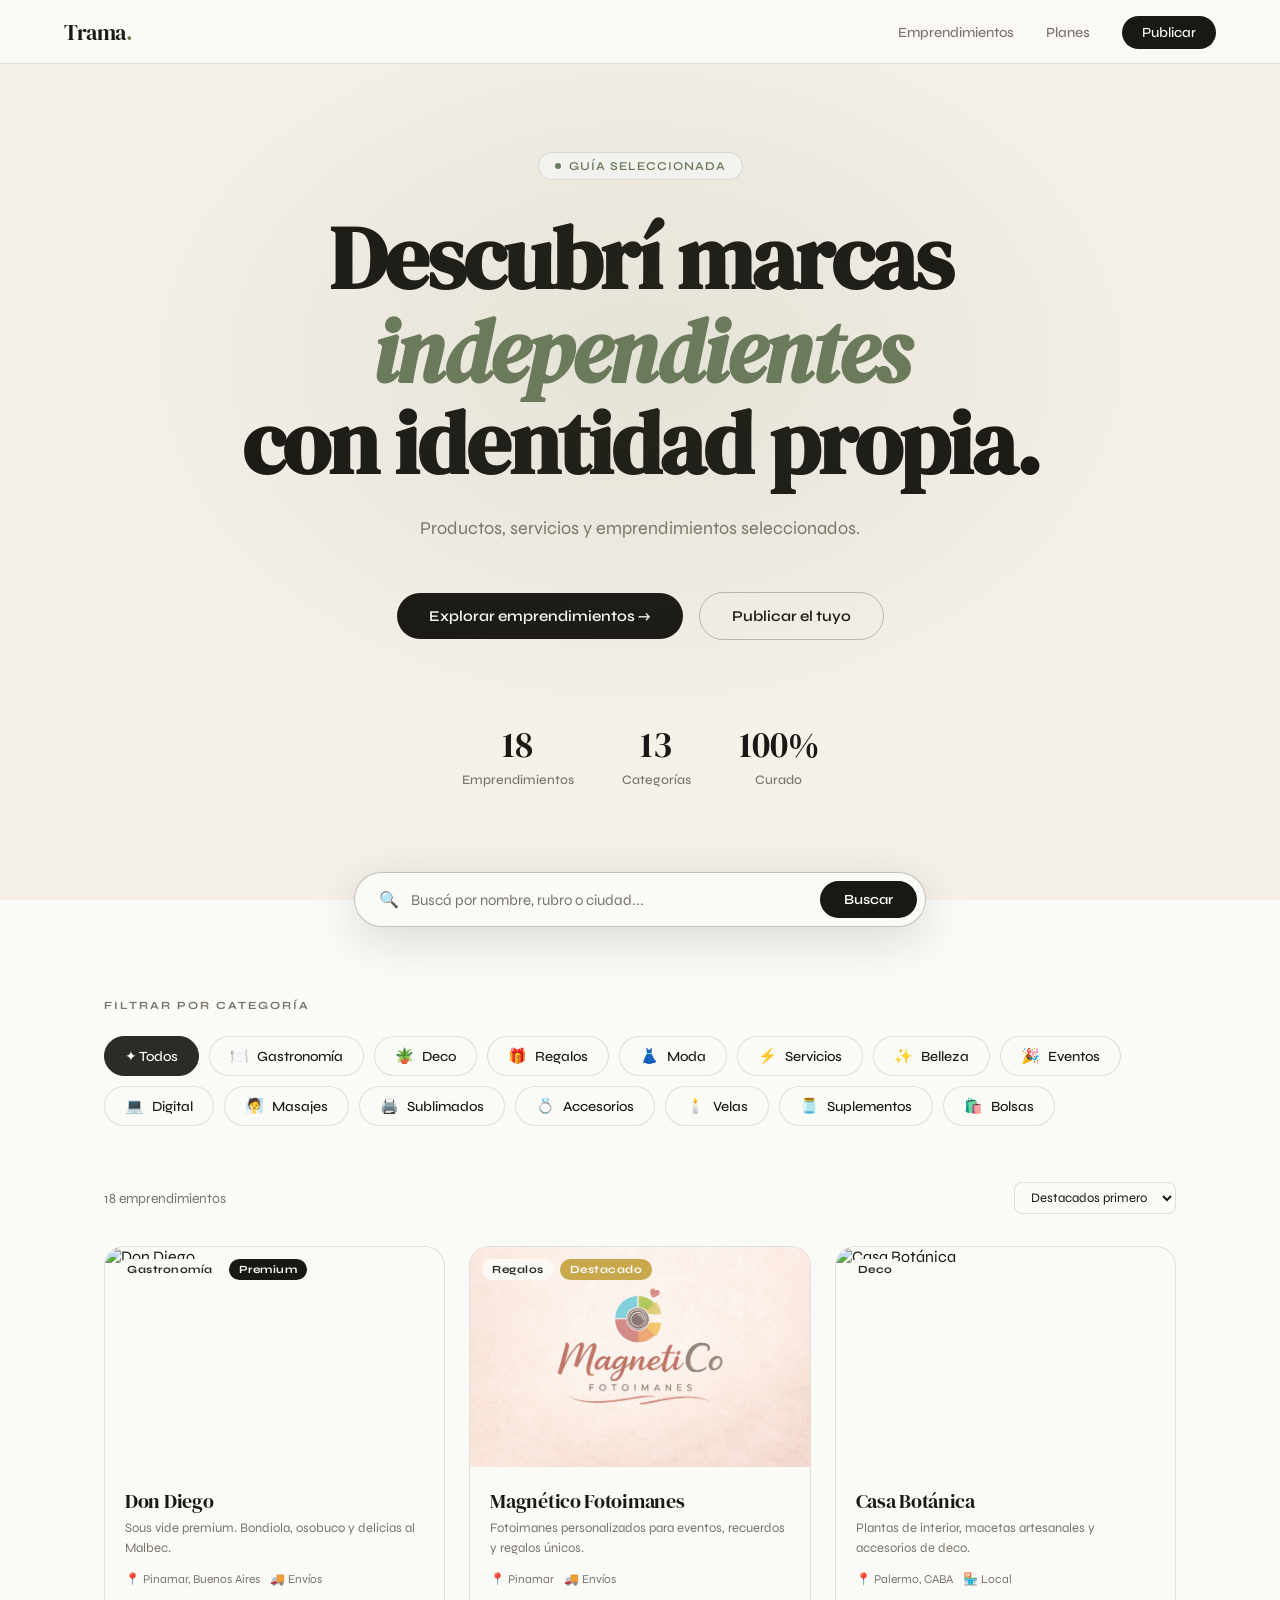
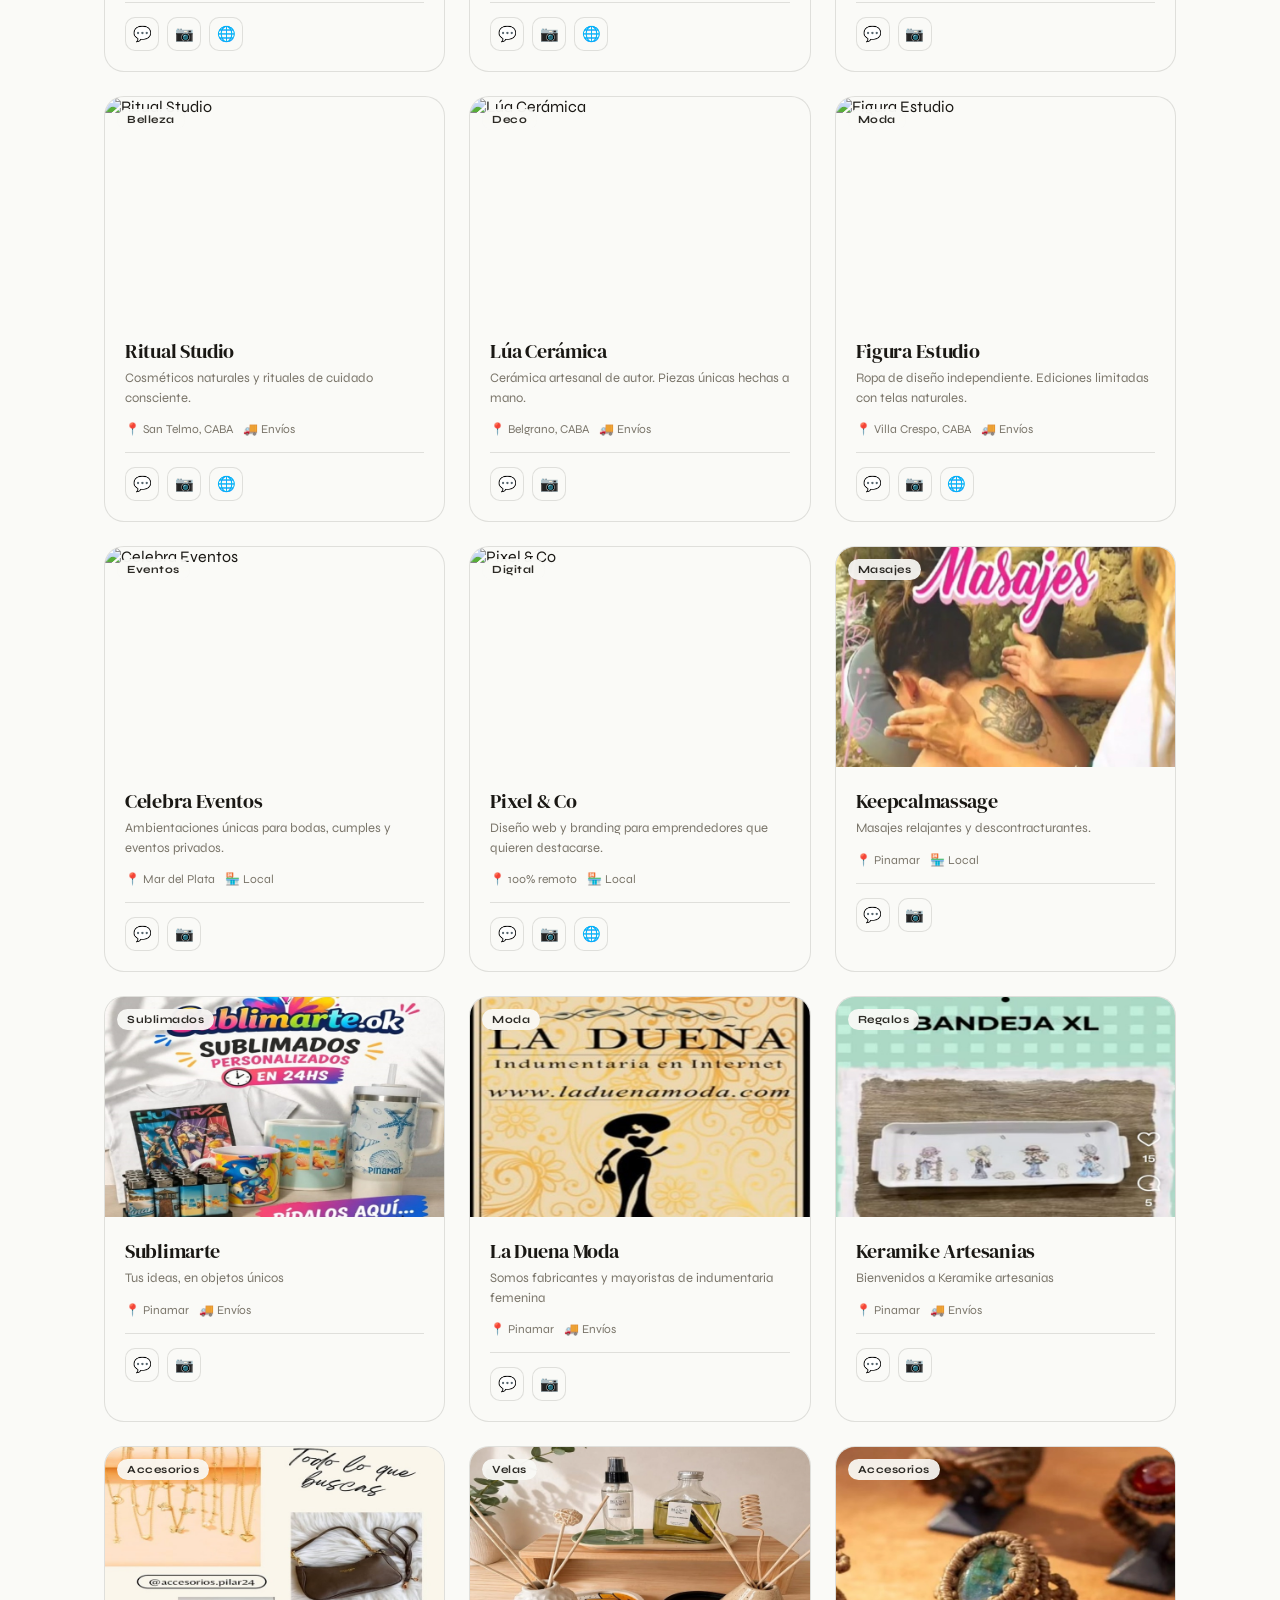
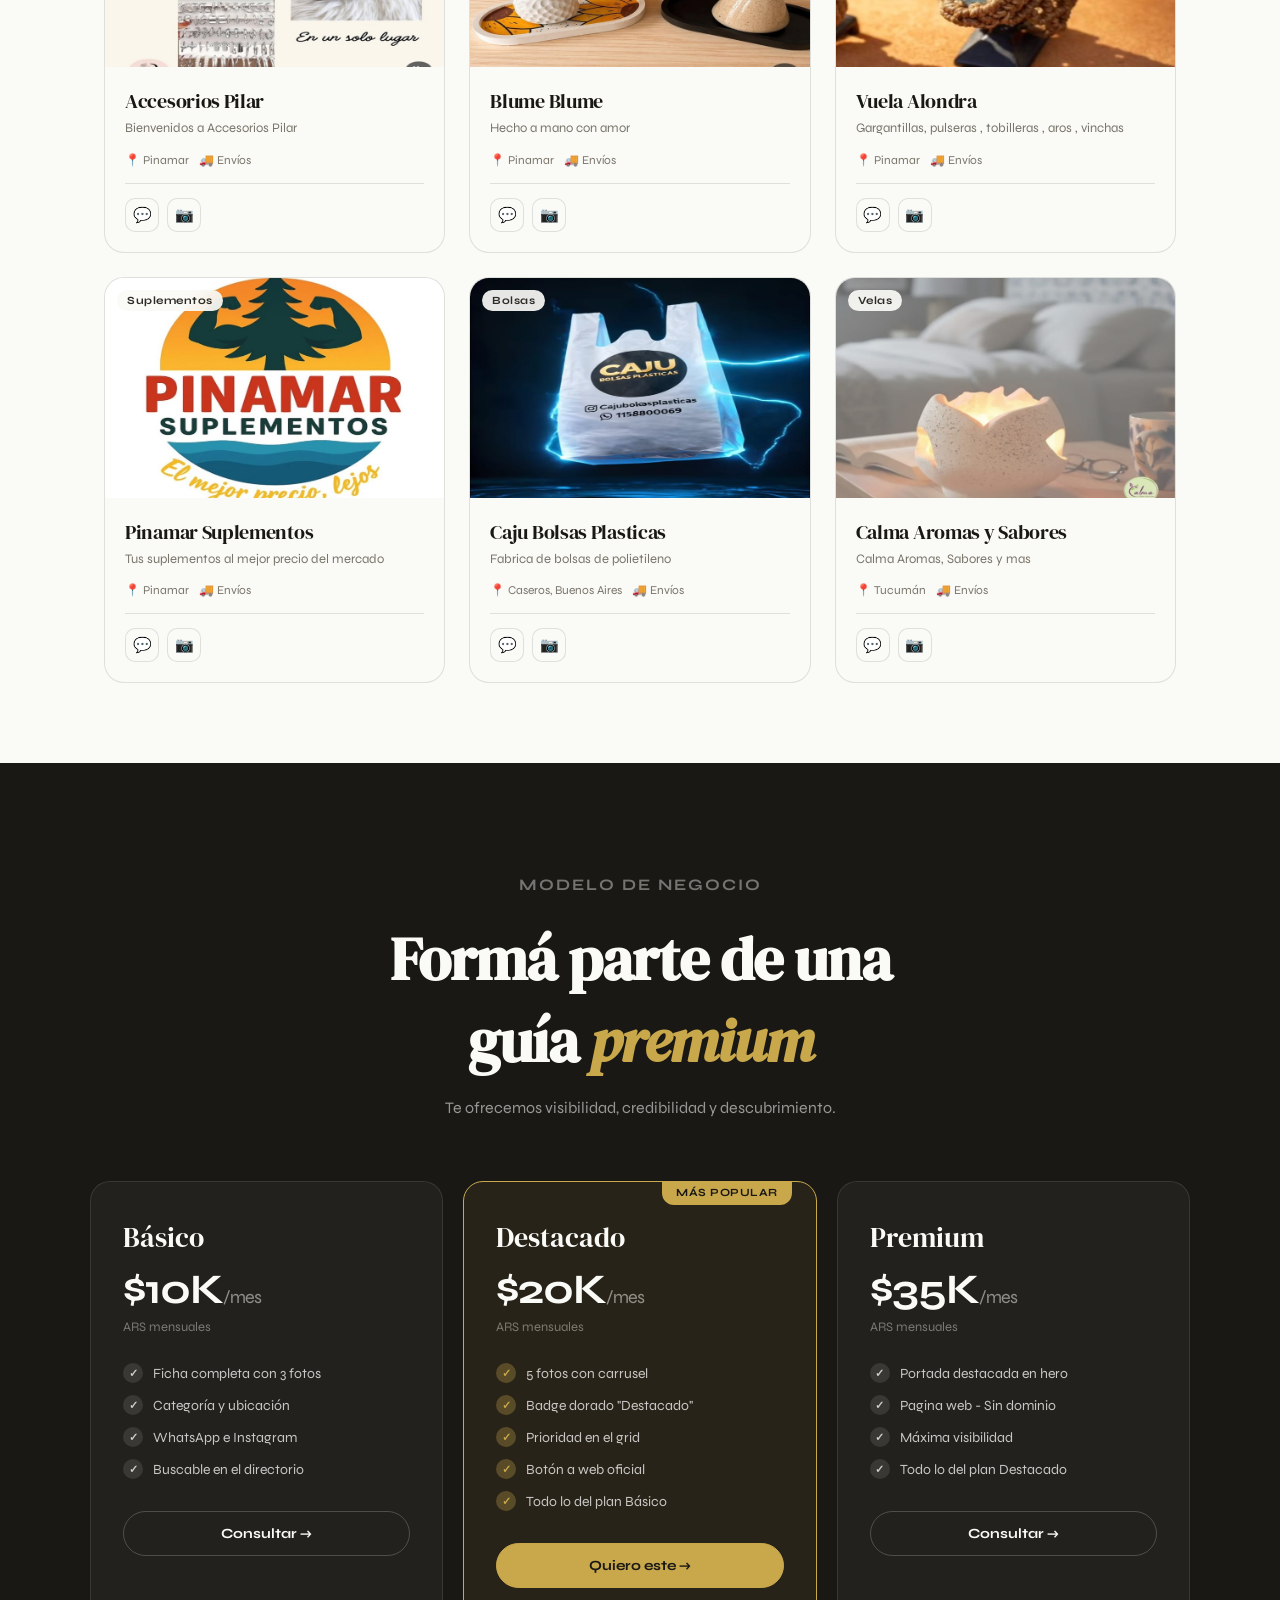
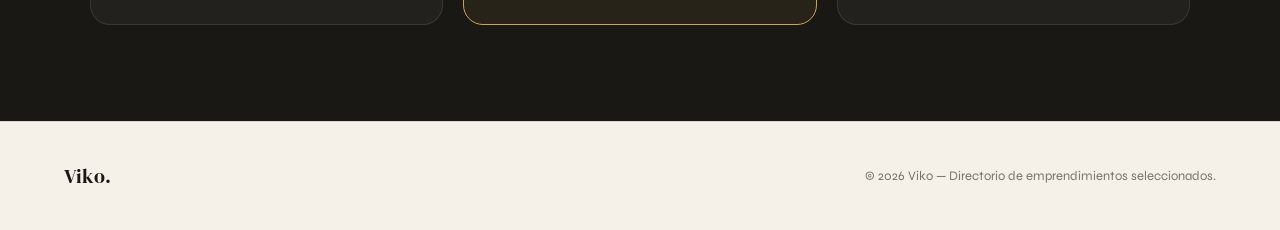
==== commit 05ff5186: "cambio de nombre" ====
--- a/index.html
+++ b/index.html
@@ -4,7 +4,7 @@
 <head>
   <meta charset="UTF-8">
   <meta name="viewport" content="width=device-width, initial-scale=1.0">
-  <title>Hecho — Directorio de Emprendimientos</title>
+  <title>Viko — Directorio de Emprendimientos</title>
   <link rel="preconnect" href="https://fonts.googleapis.com">
   <link
     href="https://fonts.googleapis.com/css2?family=DM+Serif+Display:ital@0;1&family=Syne:wght@400;500;600;700&display=swap"
@@ -142,8 +142,8 @@
   </section>
 
   <footer>
-    <a href="#" class="footer-logo">Trama.</a>
-    <span class="footer-copy">© 2026 Trama — Directorio de emprendimientos seleccionados.</span>
+    <a href="#" class="footer-logo">Viko.</a>
+    <span class="footer-copy">© 2026 Viko — Directorio de emprendimientos seleccionados.</span>
   </footer>
 
   <div class="modal-overlay" id="modal-overlay" onclick="closeModalOverlay(event)">
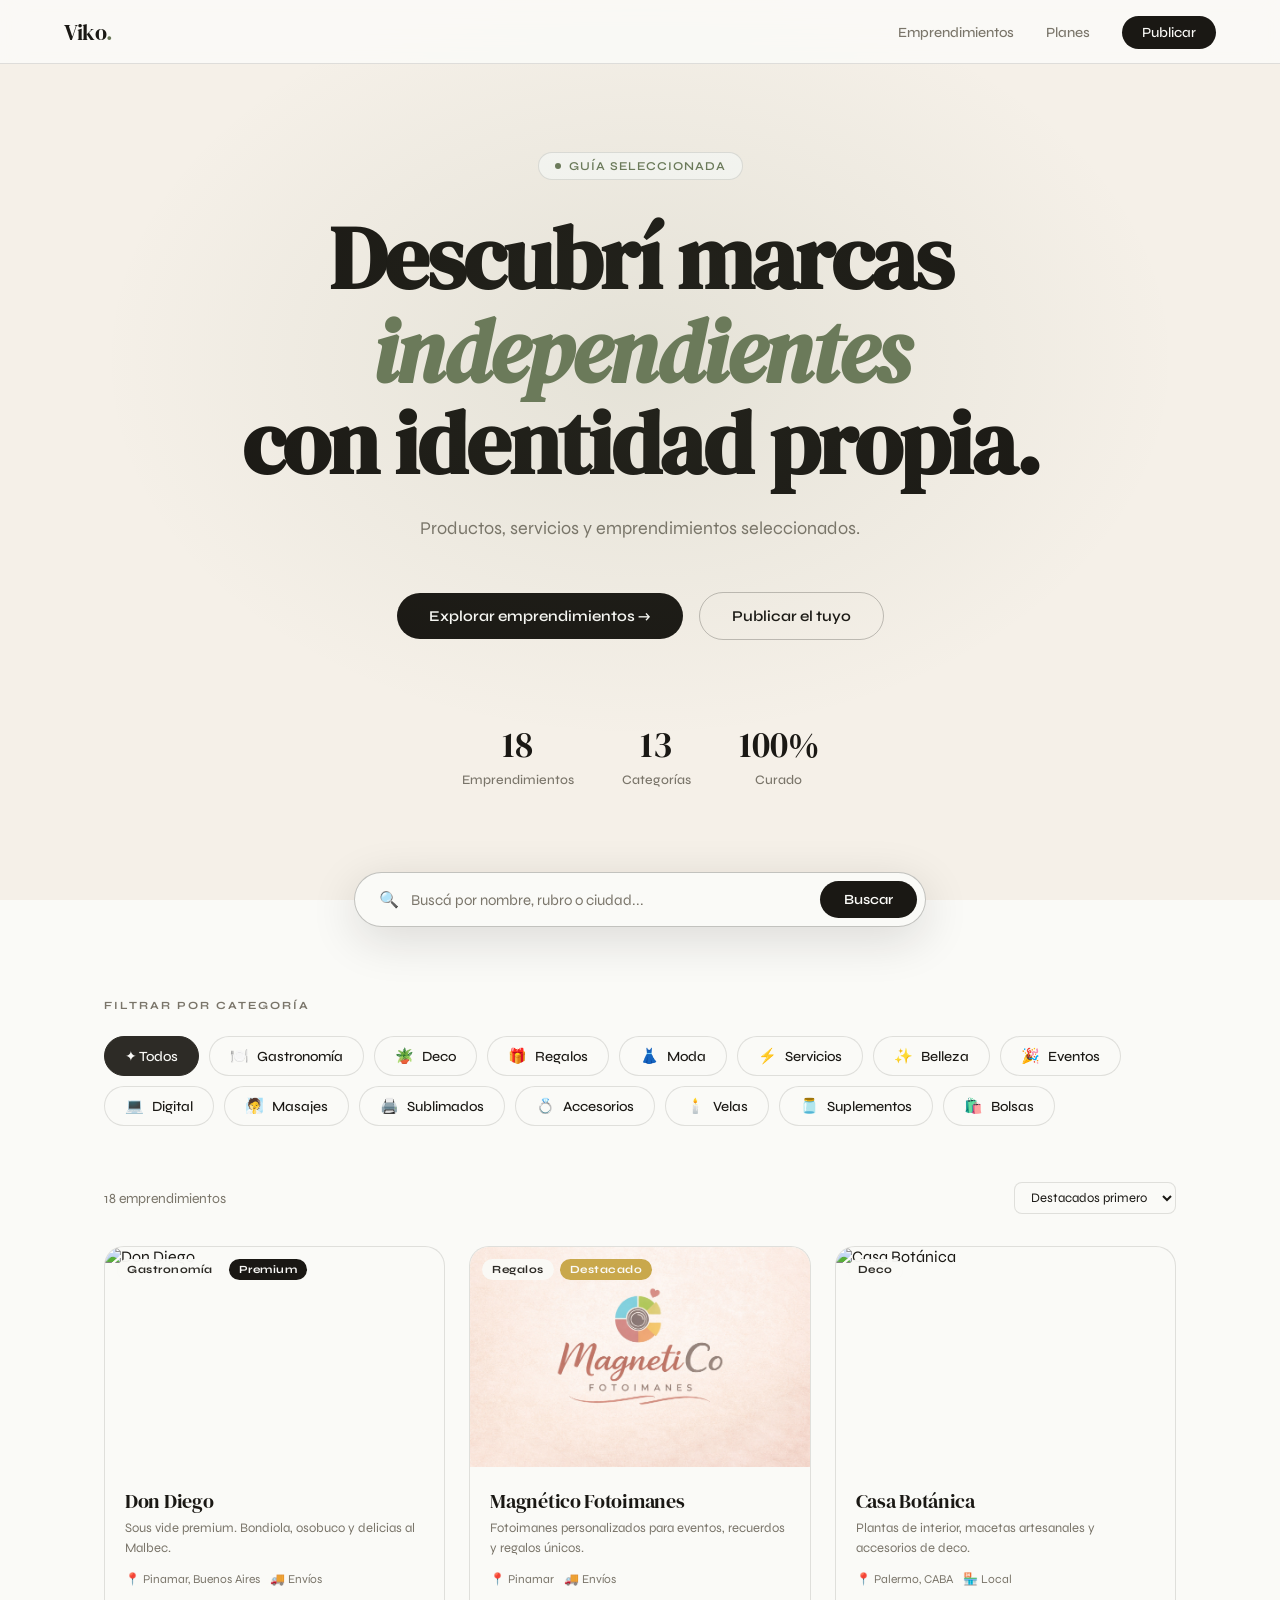
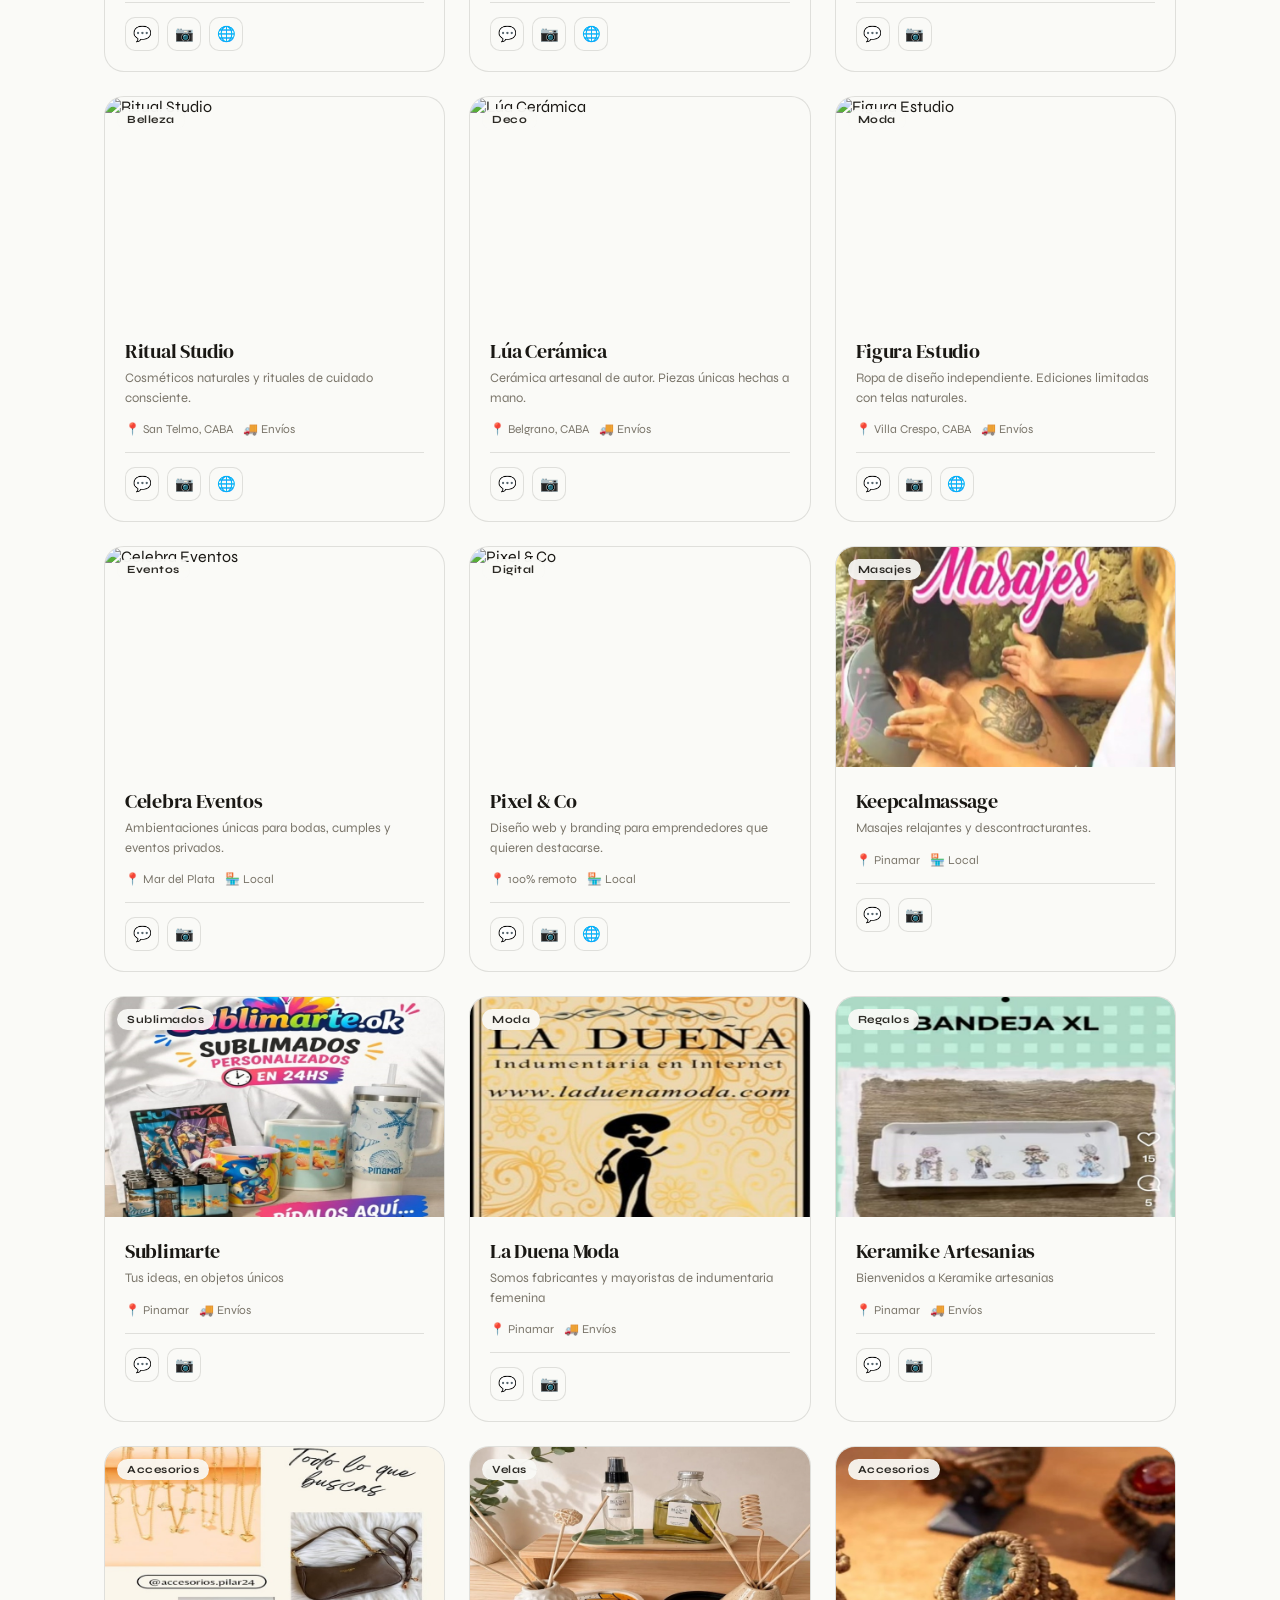
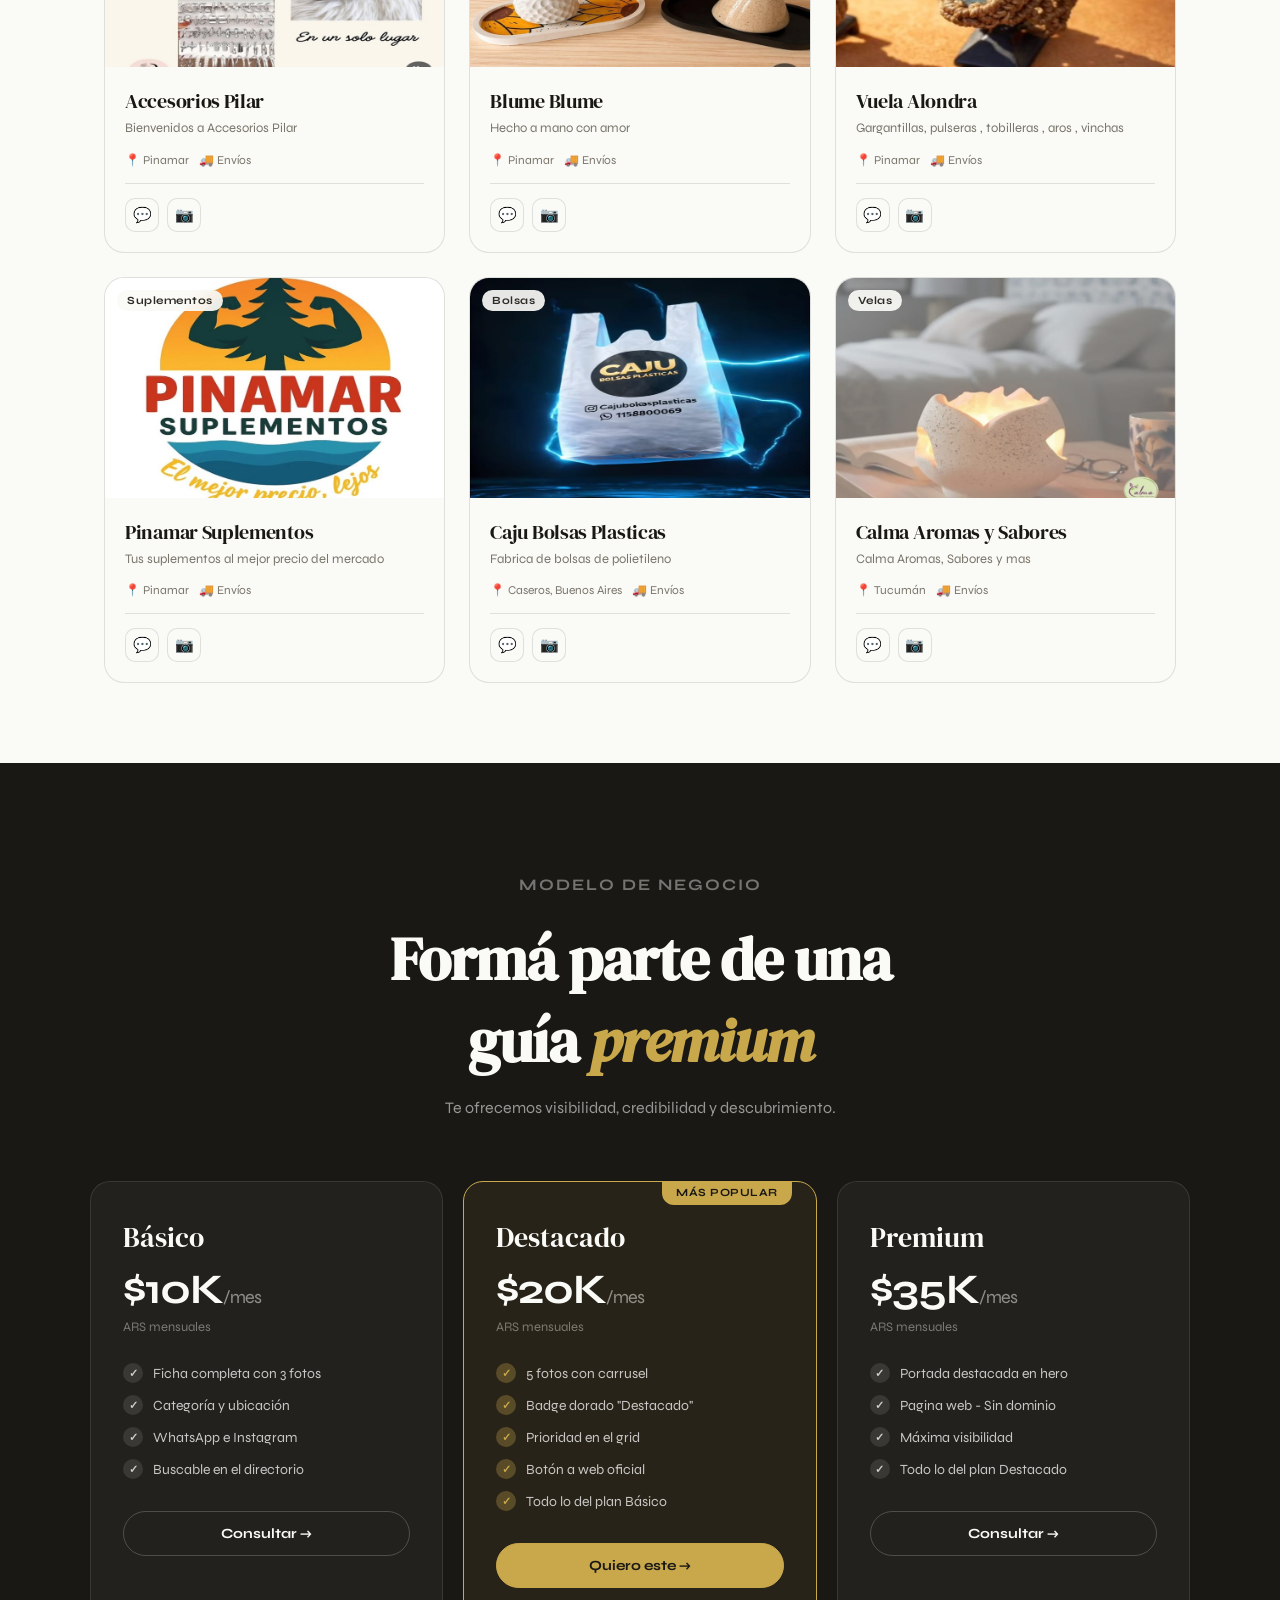
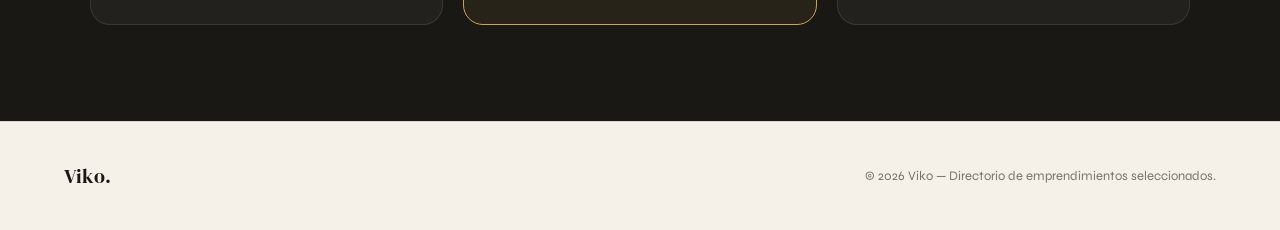
==== commit 7c781cf8: "fixx" ====
--- a/index.html
+++ b/index.html
@@ -15,7 +15,7 @@
 <body>
 
   <nav>
-    <a href="#" class="nav-logo">Trama<span>.</span></a>
+    <a href="#" class="nav-logo">Viko<span>.</span></a>
     <ul class="nav-links">
       <li><a href="#emprendimientos">Emprendimientos</a></li>
       <li><a href="#planes">Planes</a></li>
@@ -61,14 +61,22 @@
           class="pill-icon">⚡</span>Servicios</div>
       <div class="category-pill" data-cat="Belleza" onclick="filterCat(this)"><span class="pill-icon">✨</span>Belleza
       </div>
-      <div class="category-pill" data-cat="Eventos" onclick="filterCat(this)"><span class="pill-icon">🎉</span>Eventos</div>
-      <div class="category-pill" data-cat="Digital" onclick="filterCat(this)"><span class="pill-icon">💻</span>Digital</div>
-      <div class="category-pill" data-cat="Masajes" onclick="filterCat(this)"><span class="pill-icon">🧖</span>Masajes</div>
-      <div class="category-pill" data-cat="Sublimados" onclick="filterCat(this)"><span class="pill-icon">🖨️</span>Sublimados</div>
-      <div class="category-pill" data-cat="Accesorios" onclick="filterCat(this)"><span class="pill-icon">💍</span>Accesorios</div>
-      <div class="category-pill" data-cat="Velas" onclick="filterCat(this)"><span class="pill-icon">🕯️</span>Velas</div>
-      <div class="category-pill" data-cat="Suplementos" onclick="filterCat(this)"><span class="pill-icon">🫙</span>Suplementos</div>
-      <div class="category-pill" data-cat="Bolsas" onclick="filterCat(this)"><span class="pill-icon">🛍️</span>Bolsas</div>
+      <div class="category-pill" data-cat="Eventos" onclick="filterCat(this)"><span class="pill-icon">🎉</span>Eventos
+      </div>
+      <div class="category-pill" data-cat="Digital" onclick="filterCat(this)"><span class="pill-icon">💻</span>Digital
+      </div>
+      <div class="category-pill" data-cat="Masajes" onclick="filterCat(this)"><span class="pill-icon">🧖</span>Masajes
+      </div>
+      <div class="category-pill" data-cat="Sublimados" onclick="filterCat(this)"><span
+          class="pill-icon">🖨️</span>Sublimados</div>
+      <div class="category-pill" data-cat="Accesorios" onclick="filterCat(this)"><span
+          class="pill-icon">💍</span>Accesorios</div>
+      <div class="category-pill" data-cat="Velas" onclick="filterCat(this)"><span class="pill-icon">🕯️</span>Velas
+      </div>
+      <div class="category-pill" data-cat="Suplementos" onclick="filterCat(this)"><span
+          class="pill-icon">🫙</span>Suplementos</div>
+      <div class="category-pill" data-cat="Bolsas" onclick="filterCat(this)"><span class="pill-icon">🛍️</span>Bolsas
+      </div>
 
 
     </div>
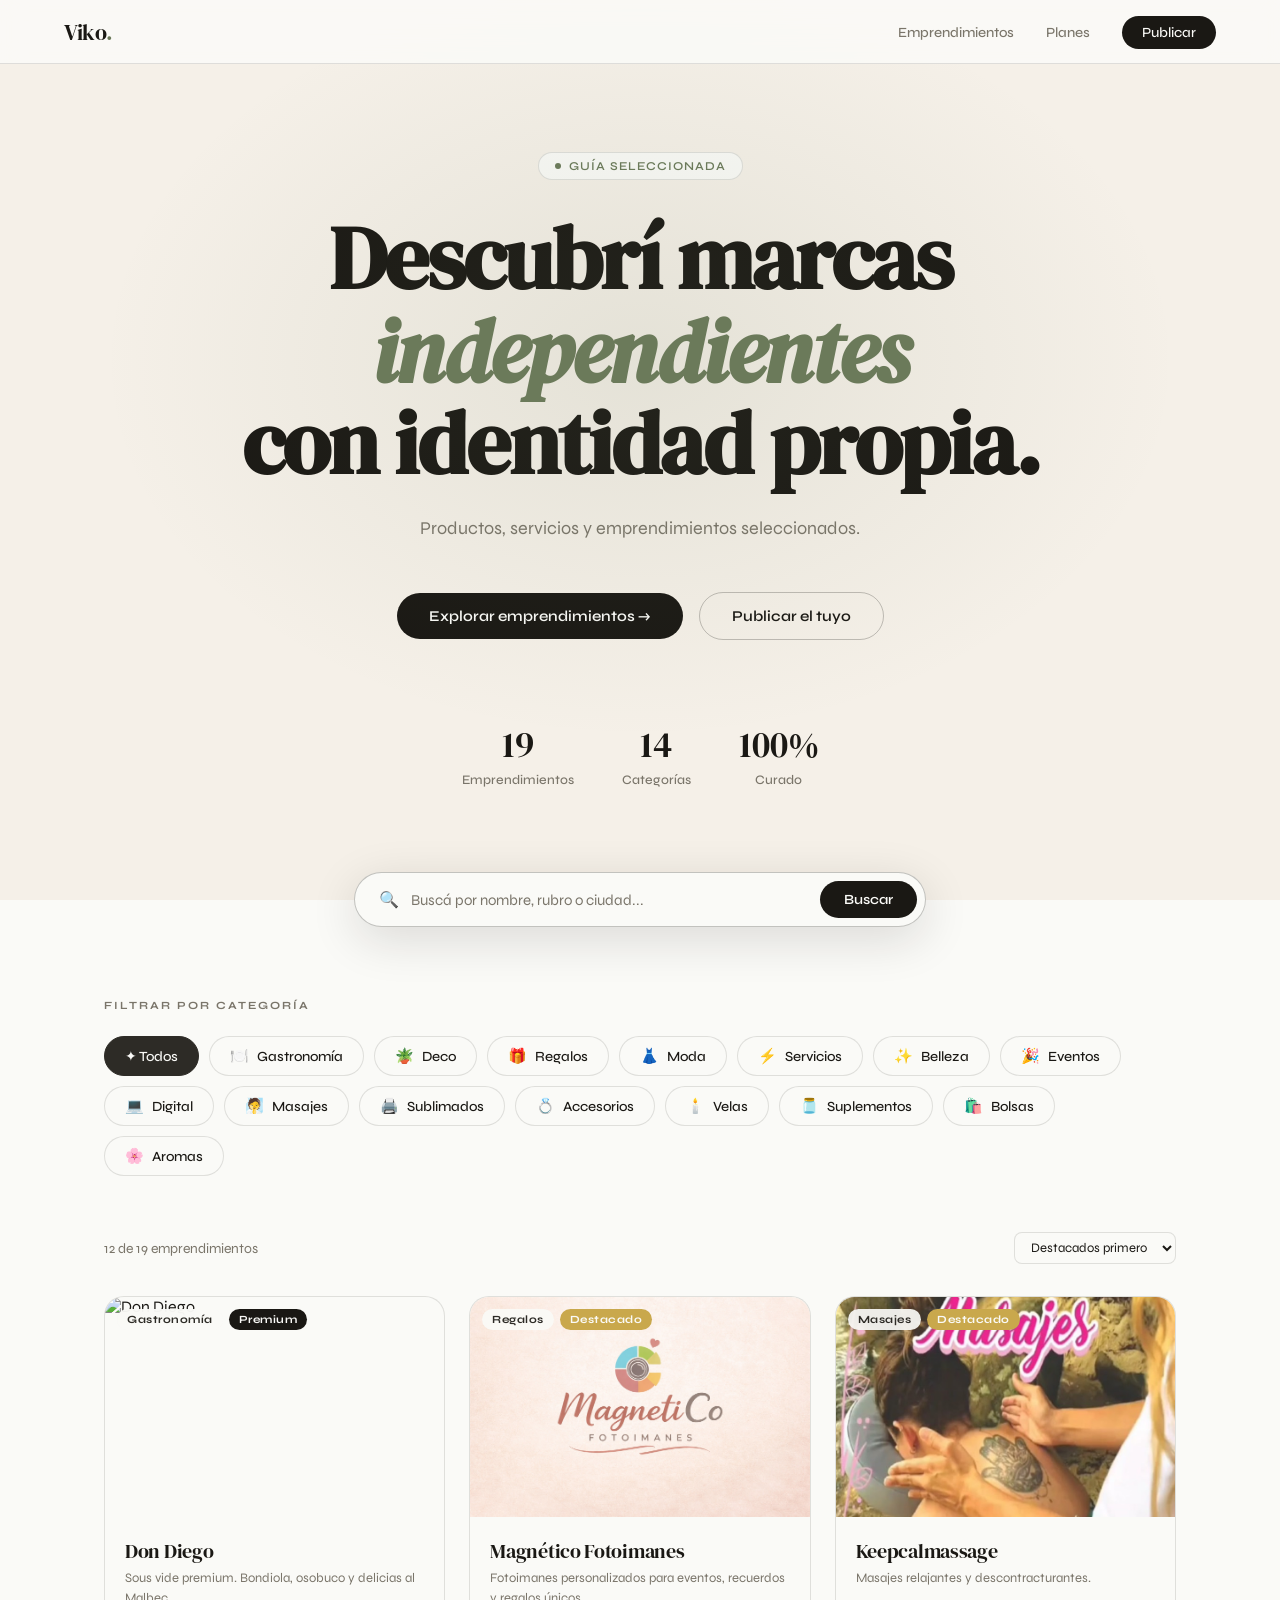
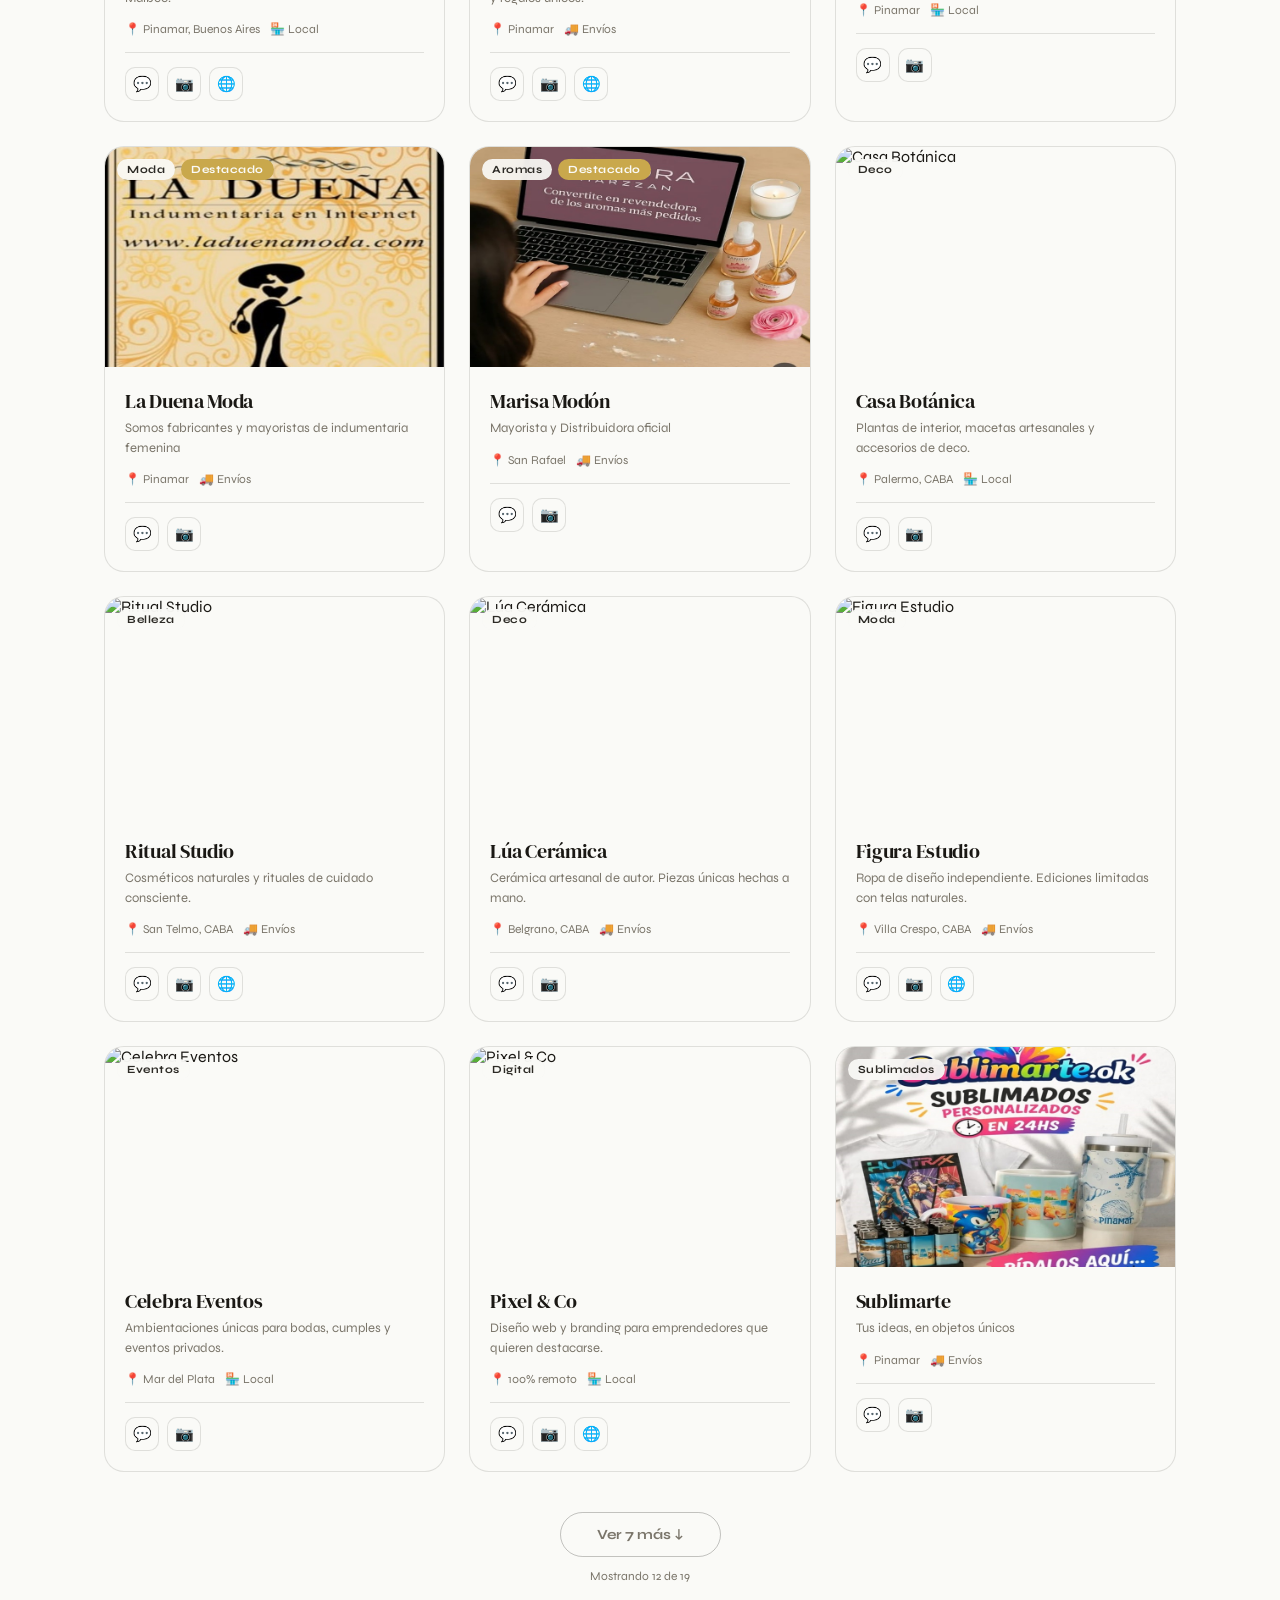
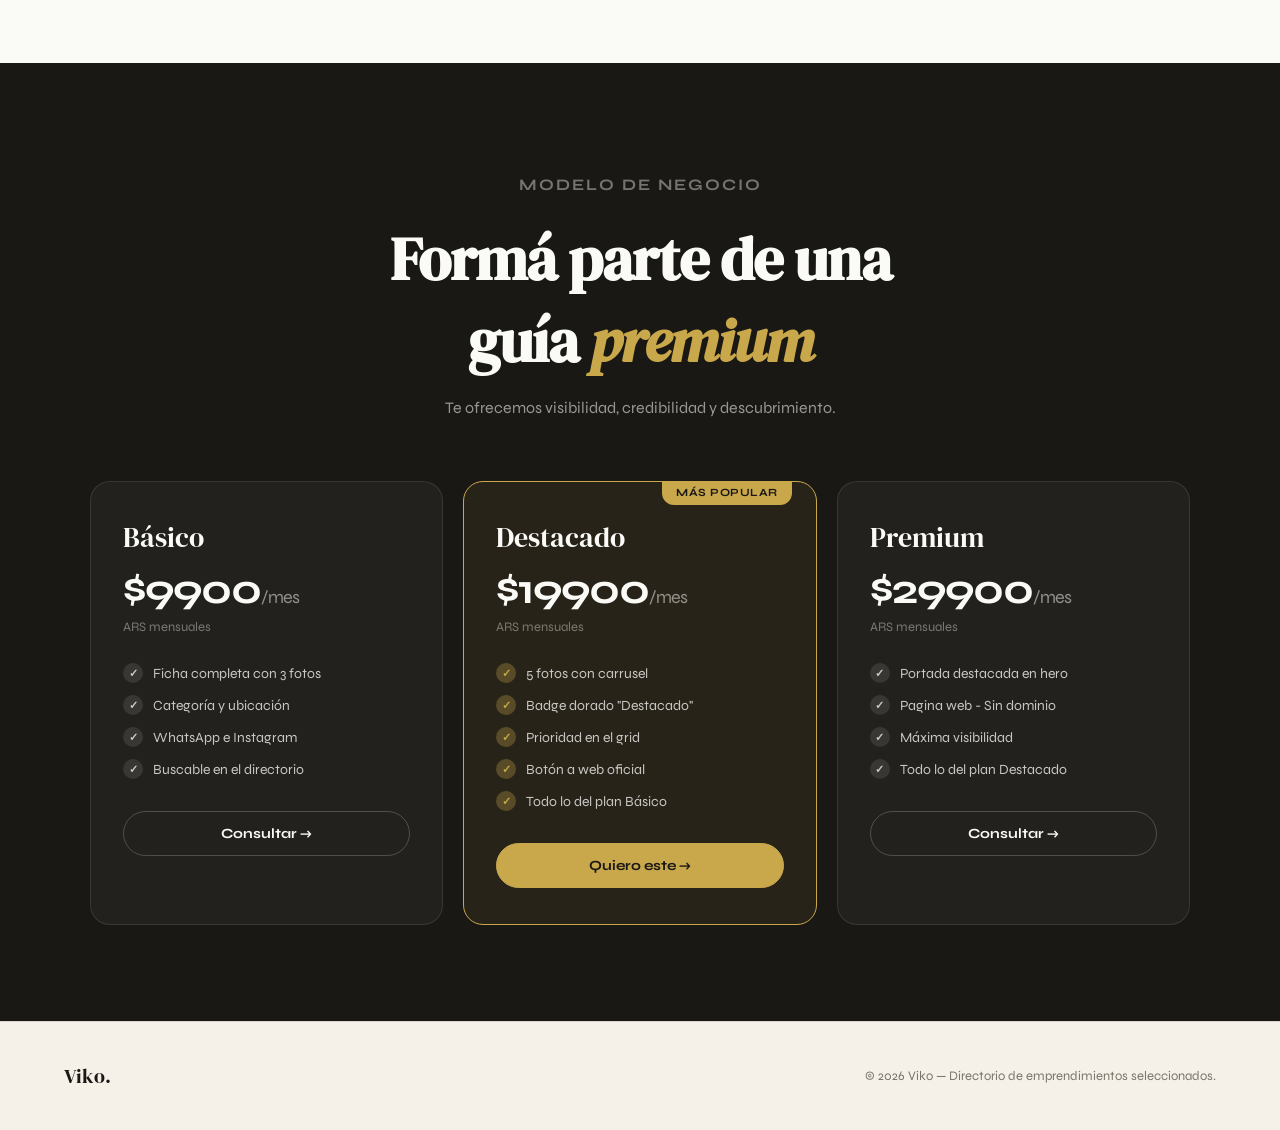
==== commit 92c0ddeb: "actualiza" ====
--- a/index.html
+++ b/index.html
@@ -77,6 +77,10 @@
           class="pill-icon">🫙</span>Suplementos</div>
       <div class="category-pill" data-cat="Bolsas" onclick="filterCat(this)"><span class="pill-icon">🛍️</span>Bolsas
       </div>
+      <div class="category-pill" data-cat="Aromas" onclick="filterCat(this)"><span class="pill-icon">🌸</span>Aromas
+      </div>
+
+
 
 
     </div>
@@ -107,7 +111,7 @@
       <div class="planes-grid">
         <div class="plan-card">
           <div class="plan-name">Básico</div>
-          <div class="plan-price">$10K<span>/mes</span></div>
+          <div class="plan-price">$9900<span>/mes</span></div>
           <div class="plan-period">ARS mensuales</div>
           <ul class="plan-features">
             <li>Ficha completa con 3 fotos</li>
@@ -120,7 +124,7 @@
         <div class="plan-card featured">
           <div class="plan-badge-top">MÁS POPULAR</div>
           <div class="plan-name">Destacado</div>
-          <div class="plan-price">$20K<span>/mes</span></div>
+          <div class="plan-price">$19900<span>/mes</span></div>
           <div class="plan-period">ARS mensuales</div>
           <ul class="plan-features">
             <li>5 fotos con carrusel</li>
@@ -133,7 +137,7 @@
         </div>
         <div class="plan-card">
           <div class="plan-name">Premium</div>
-          <div class="plan-price">$35K<span>/mes</span></div>
+          <div class="plan-price">$29900<span>/mes</span></div>
           <div class="plan-period">ARS mensuales</div>
           <ul class="plan-features">
             <li>Portada destacada en hero</li>
